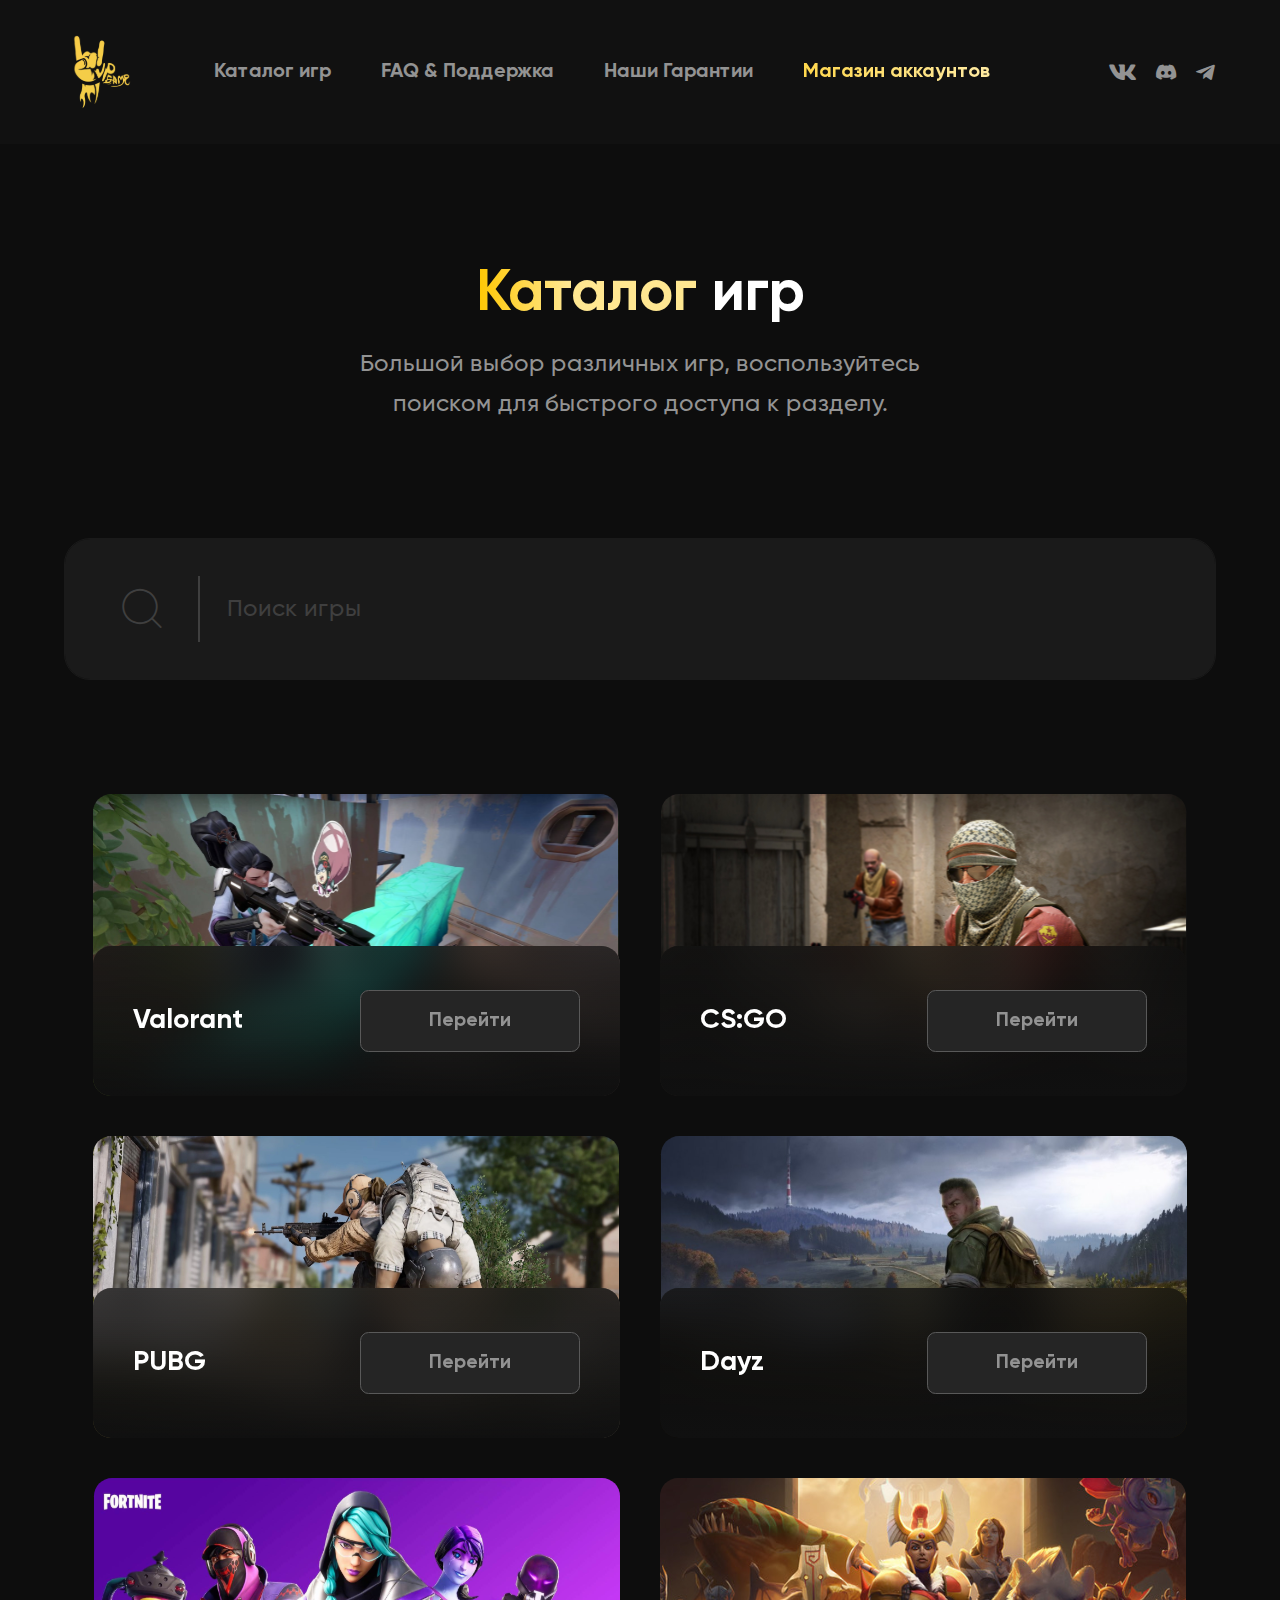
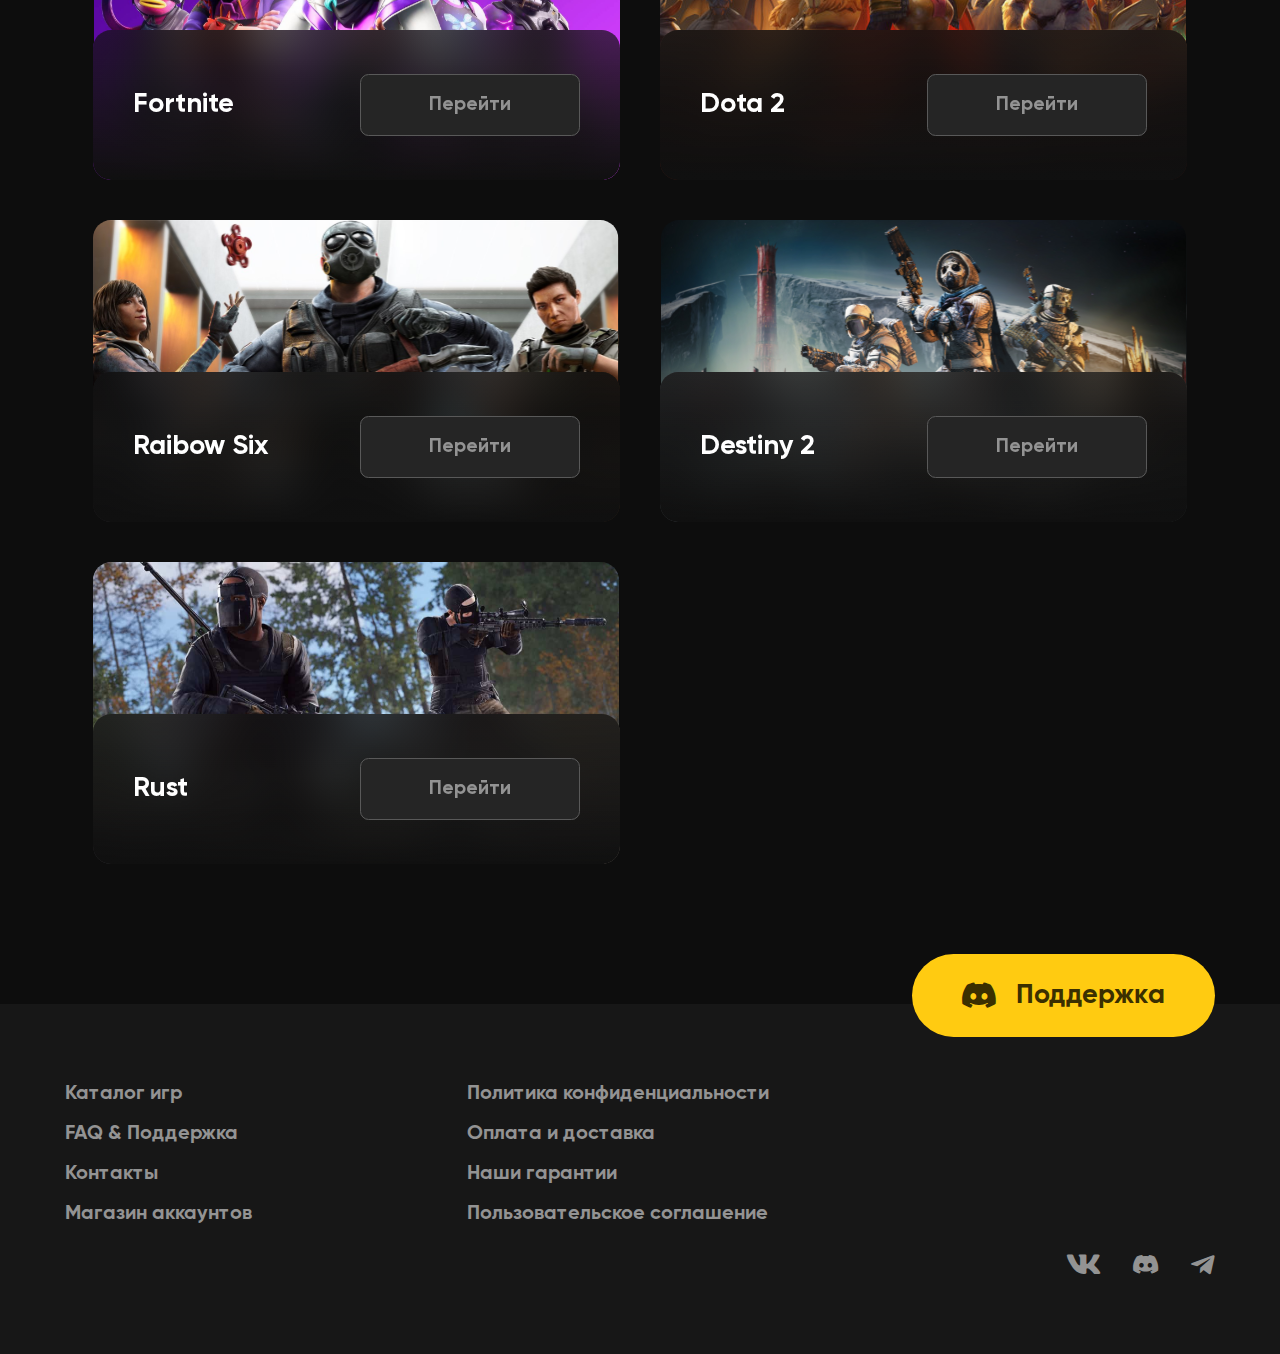
==== catalog.html @ 65696035 "Add files via upload" ====
<!DOCTYPE html>
<html lang="ru">

<head>
	<title>Главная</title>
	<meta charset="UTF-8">
	<meta name="format-detection" content="telephone=no">
	<!-- <style>body{opacity: 0;}</style> -->
	<link rel="stylesheet" href="css/style.min.css?_v=20220925174319">
	<link rel="shortcut icon" href="favicon.ico">
	<!-- <meta name="robots" content="noindex, nofollow"> -->
	<meta name="viewport" content="width=device-width, initial-scale=1.0">
</head>

<body>
	<div class="wrapper">
		<header class="header">
			<div class="header__container">
				<div class="header__body">
					<div class="header__left">
						<div class="header__logo">
							<a href="#"><img src="img/base/logo.svg" alt="Logo"></a>
						</div>
						<div class="header__menu menu">
							<button type="button" class="menu__icon icon-menu"><span></span></button>
							<nav class="menu__body">
								<ul class="menu__list">
									<li class="menu__item"><a href="/catalog.html" class="menu__link">Каталог игр</a></li>
									<li class="menu__item"><a href="#" class="menu__link">FAQ & Поддержка</a></li>
									<li class="menu__item"><a href="#" class="menu__link">Наши Гарантии</a></li>
									<li class="menu__item"><a href="#" class="menu__link gold">Магазин аккаунтов</a></li>
								</ul>
							</nav>
						</div>
					</div>
					<div class="header__social">
						<a href="#" class="icon-vk"></a>
						<a href="#" class="icon-discord"></a>
						<a href="#" class="icon-telegram"></a>
					</div>
				</div>
			</div>
		</header>
		<main class="page">
			<section class="catalog">
				<div class="catalog__container">
					<div class="catalog__body">
						<div class="catalog__title">
							<h1><span class="gold-label">Каталог</span> игр</h1>
						</div>
						<div class="catalog__descr">
							<p>Большой выбор различных игр, воспользуйтесь поиском для быстрого доступа к разделу.</p>
						</div>
						<div class="catalog__search-block">
							<input autocomplete="off" type="text" name="form[]" data-error="Ошибка" placeholder="Поиск игры" class="catalog__search-input">
							<button type="submit" class="icon-search"></button>
						</div>
						<div class="fav__grid grid-fav">
							<div class="grid-fav__body">
								<div class="grid-fav__item item-fav">
									<div class="item-fav__body">
										<div class="item-fav__img">
											<img src="img/fav/valoriant.svg" alt="Valoriant">
											<div class="item-fav__block">
												<div class="block-fav__body">
													<div class="block-fav__title">
														<h3>Valorant</h3>
													</div>
													<div class="block-fav__btn-block">
														<a href="#" class="block-fav__btn">Перейти</a>
													</div>
												</div>
											</div>
										</div>
									</div>
								</div>
								<div class="grid-fav__item item-fav">
									<div class="item-fav__body">
										<div class="item-fav__img">
											<img src="img/fav/csgo.svg" alt="CS:GO">
											<div class="item-fav__block">
												<div class="block-fav__body">
													<div class="block-fav__title">
														<h3>CS:GO</h3>
													</div>
													<div class="block-fav__btn-block">
														<a href="#" class="block-fav__btn">Перейти</a>
													</div>
												</div>
											</div>
										</div>
									</div>
								</div>
								<div class="grid-fav__item item-fav">
									<div class="item-fav__body">
										<div class="item-fav__img">
											<img src="img/fav/pubg.svg" alt="PUBG">
											<div class="item-fav__block">
												<div class="block-fav__body">
													<div class="block-fav__title">
														<h3>PUBG</h3>
													</div>
													<div class="block-fav__btn-block">
														<a href="#" class="block-fav__btn">Перейти</a>
													</div>
												</div>
											</div>
										</div>
									</div>
								</div>
								<div class="grid-fav__item item-fav">
									<div class="item-fav__body">
										<div class="item-fav__img">
											<img src="img/fav/dayz.svg" alt="Dayz">
											<div class="item-fav__block">
												<div class="block-fav__body">
													<div class="block-fav__title">
														<h3>Dayz</h3>
													</div>
													<div class="block-fav__btn-block">
														<a href="#" class="block-fav__btn">Перейти</a>
													</div>
												</div>
											</div>
										</div>
									</div>
								</div>
								<div class="grid-fav__item item-fav">
									<div class="item-fav__body">
										<div class="item-fav__img">
											<img src="img/fav/fortnite.svg" alt="Fortnite">
											<div class="item-fav__block">
												<div class="block-fav__body">
													<div class="block-fav__title">
														<h3>Fortnite</h3>
													</div>
													<div class="block-fav__btn-block">
														<a href="#" class="block-fav__btn">Перейти</a>
													</div>
												</div>
											</div>
										</div>
									</div>
								</div>
								<div class="grid-fav__item item-fav">
									<div class="item-fav__body">
										<div class="item-fav__img">
											<img src="img/fav/dota2.svg" alt="Dota 2">
											<div class="item-fav__block">
												<div class="block-fav__body">
													<div class="block-fav__title">
														<h3>Dota 2</h3>
													</div>
													<div class="block-fav__btn-block">
														<a href="#" class="block-fav__btn">Перейти</a>
													</div>
												</div>
											</div>
										</div>
									</div>
								</div>
								<div class="grid-fav__item item-fav">
									<div class="item-fav__body">
										<div class="item-fav__img">
											<img src="img/fav/raibowsix.svg" alt="Raibow Six">
											<div class="item-fav__block">
												<div class="block-fav__body">
													<div class="block-fav__title">
														<h3>Raibow Six</h3>
													</div>
													<div class="block-fav__btn-block">
														<a href="#" class="block-fav__btn">Перейти</a>
													</div>
												</div>
											</div>
										</div>
									</div>
								</div>
								<div class="grid-fav__item item-fav">
									<div class="item-fav__body">
										<div class="item-fav__img">
											<img src="img/fav/destiny2.svg" alt="Destiny 2">
											<div class="item-fav__block">
												<div class="block-fav__body">
													<div class="block-fav__title">
														<h3>Destiny 2</h3>
													</div>
													<div class="block-fav__btn-block">
														<a href="#" class="block-fav__btn">Перейти</a>
													</div>
												</div>
											</div>
										</div>
									</div>
								</div>
								<div class="grid-fav__item item-fav">
									<div class="item-fav__body">
										<div class="item-fav__img">
											<img src="img/fav/rust.svg" alt="Rust">
											<div class="item-fav__block">
												<div class="block-fav__body">
													<div class="block-fav__title">
														<h3>Rust</h3>
													</div>
													<div class="block-fav__btn-block">
														<a href="#" class="block-fav__btn">Перейти</a>
													</div>
												</div>
											</div>
										</div>
									</div>
								</div>
							</div>
						</div>
					</div>
				</div>
			</section>
		</main>
		<footer class="footer">
			<div class="footer__container">
				<div class="footer__body">
					<div class="footer__support">
						<a href="#" class="footer__support-btn">
							<div class="icon-discord"></div> Поддержка
						</a>
					</div>
					<div class="footer__block">
						<div class="block-footer__body">
							<div class="block-footer__left-col">
								<div class="left-col-footer__body">
									<ul class="left-col-footer__list footer__list">
										<li class="left-col-footer__item footer__item"><a href="#" class="left-col-footer__link footer__link">Каталог игр</a></li>
										<li class="left-col-footer__item footer__item"><a href="#" class="left-col-footer__link footer__link">FAQ & Поддержка</a></li>
										<li class="left-col-footer__item footer__item"><a href="#" class="left-col-footer__link footer__link">Контакты</a></li>
										<li class="left-col-footer__item footer__item"><a href="#" class="left-col-footer__link footer__link">Магазин аккаунтов</a></li>
									</ul>
								</div>
							</div>
							<div class="block-footer__right-col">
								<div class="right-col-footer__body">
									<ul class="right-col-footer__list footer__list">
										<li class="right-col-footer__item footer__item"><a href="#" class="right-col-footer__link footer__link">Политика конфиденциальности</a></li>
										<li class="right-col-footer__item footer__item"><a href="#" class="right-col-footer__link footer__link">Оплата и доставка</a></li>
										<li class="right-col-footer__item footer__item"><a href="#" class="right-col-footer__link footer__link">Наши гарантии</a></li>
										<li class="right-col-footer__item footer__item"><a href="#" class="right-col-footer__link footer__link">Пользовательское соглашение</a></li>
									</ul>
								</div>
							</div>
						</div>
					</div>
					<div class="footer__social">
						<a href="#" class="icon-vk"></a>
						<a href="#" class="icon-discord"></a>
						<a href="#" class="icon-telegram"></a>
					</div>
				</div>
			</div>
		</footer>
	</div>
	<script src="js/app.min.js?_v=20220925174319"></script>
</body>

</html>
---- css/style.min.css ----
@charset "UTF-8";@font-face{font-family:Gilroy;font-display:swap;src:url(../fonts/Gilroy-Medium.woff2) format("woff2"),url(../fonts/Gilroy-Medium.woff) format("woff");font-weight:500;font-style:normal}@font-face{font-family:Gilroy;font-display:swap;src:url(../fonts/Gilroy-Bold.woff2) format("woff2"),url(../fonts/Gilroy-Bold.woff) format("woff");font-weight:700;font-style:normal}@font-face{font-family:icons;font-display:swap;src:url(../fonts/icons.woff2) format("woff2"),url(../fonts/icons.woff) format("woff");font-weight:400;font-style:normal}[class*=icon-]:before{font-family:icons;font-style:normal;font-weight:400;font-variant:normal;text-transform:none;line-height:1;-webkit-font-smoothing:antialiased;-moz-osx-font-smoothing:grayscale}[class*=icon-]:before{display:block}.icon-search:before{content:"\e903"}.icon-vk:before{content:"\e900"}.icon-discord:before{content:"\e901"}.icon-telegram:before{content:"\e902"}*{padding:0;margin:0;border:0}*,:after,:before{-webkit-box-sizing:border-box;box-sizing:border-box}body,html{height:100%;min-width:320px}body{color:#939393;line-height:1;font-family:Gilroy;font-size:1.25rem;-ms-text-size-adjust:100%;-moz-text-size-adjust:100%;-webkit-text-size-adjust:100%;-webkit-font-smoothing:antialiased;-moz-osx-font-smoothing:grayscale}button,input,textarea{font-family:Gilroy;font-size:inherit}button{cursor:pointer;color:inherit;background-color:inherit}a{color:inherit}a:link,a:visited{text-decoration:none}a:hover{text-decoration:none}ul li{list-style:none}img{vertical-align:top}h1,h2,h3,h4,h5,h6{font-weight:inherit;font-size:inherit}body{background:#0d0d0d;font-weight:700}.lock body{overflow:hidden;-ms-touch-action:none;touch-action:none;-ms-scroll-chaining:none;overscroll-behavior:none}.wrapper{min-height:100%;display:-webkit-box;display:-ms-flexbox;display:flex;-webkit-box-orient:vertical;-webkit-box-direction:normal;-ms-flex-direction:column;flex-direction:column;overflow:hidden}.wrapper>main{-webkit-box-flex:1;-ms-flex:1 1 auto;flex:1 1 auto}.wrapper>*{min-width:0}[class*=__container]{margin:0 auto;max-width:103.75rem;-webkit-box-sizing:content-box;box-sizing:content-box}[class*=-ibg]{position:relative}[class*=-ibg] img{position:absolute;width:100%;height:100%;top:0;left:0;-o-object-fit:cover;object-fit:cover}[class*=-ibg_contain] img{-o-object-fit:contain;object-fit:contain}.gold{background:-o-linear-gradient(.23deg,#ffd646 -8.23%,#ffeaa0 95.87%);background:linear-gradient(89.77deg,#ffd646 -8.23%,#ffeaa0 95.87%);-webkit-background-clip:text;-webkit-text-fill-color:transparent;background-clip:text;-webkit-transition:all .5s cubic-bezier(.2,.17,0,.74) 0s;-o-transition:all .5s cubic-bezier(.2,.17,0,.74) 0s;transition:all .5s cubic-bezier(.2,.17,0,.74) 0s;will-change:contents}.gold:hover{-webkit-filter:contrast(1.2);filter:contrast(1.2)}.yellow-btn{background:-o-linear-gradient(50.03deg,#ffe073 -14.96%,#ffc700 137.97%);background:linear-gradient(39.97deg,#ffe073 -14.96%,#ffc700 137.97%);border:1.50217px solid #ffe99d;border-radius:7.51087px;color:#5f4e11;padding:1.4375rem 2.75rem;-webkit-transition:all .5s cubic-bezier(.2,.17,0,.74) 0s;-o-transition:all .5s cubic-bezier(.2,.17,0,.74) 0s;transition:all .5s cubic-bezier(.2,.17,0,.74) 0s}.yellow-btn:hover{-webkit-filter:contrast(1.2);filter:contrast(1.2)}.gray-btn{padding:1.4375rem 2.75rem;background:#1e1e1e;border:.751087px solid #8e8e8e;border-radius:7.51087px;color:#999;-webkit-transition:all .5s cubic-bezier(.2,.17,0,.74) 0s;-o-transition:all .5s cubic-bezier(.2,.17,0,.74) 0s;transition:all .5s cubic-bezier(.2,.17,0,.74) 0s}.gray-btn:hover{-webkit-filter:contrast(.8);filter:contrast(.8)}.gold-label{background:-webkit-gradient(linear,left top,right top,from(#ffc700),color-stop(41.69%,#ffe791));background:-o-linear-gradient(left,#ffc700 0,#ffe791 41.69%);background:linear-gradient(90deg,#ffc700 0,#ffe791 41.69%);-webkit-background-clip:text;-webkit-text-fill-color:transparent;background-clip:text}.header{background:#111}.header__body{display:-webkit-box;display:-ms-flexbox;display:flex;-webkit-box-align:center;-ms-flex-align:center;align-items:center;-webkit-box-pack:justify;-ms-flex-pack:justify;justify-content:space-between;height:144px;position:relative}.header__left{display:-webkit-box;display:-ms-flexbox;display:flex;-webkit-box-align:center;-ms-flex-align:center;align-items:center}.header__logo{margin-right:4.6875rem;position:relative;z-index:5}.header__menu{position:relative}.header__social{display:-webkit-box;display:-ms-flexbox;display:flex;-webkit-box-align:center;-ms-flex-align:center;align-items:center}.header__social a:not(:last-child){margin-right:1.25rem}.header__social a{font-size:1rem;-webkit-transition:all .4s ease 0s;-o-transition:all .4s ease 0s;transition:all .4s ease 0s}.header__social a:hover{color:#fff}.menu__list{display:-webkit-box;display:-ms-flexbox;display:flex;-webkit-box-align:center;-ms-flex-align:center;align-items:center}.menu__item:not(:last-child){margin-right:3.125rem}.menu__link{-webkit-transition:all .4s ease 0s;-o-transition:all .4s ease 0s;transition:all .4s ease 0s}.menu__link:hover{color:#fff}.icon-menu{display:none}body.lock{overflow:hidden}.footer{background-color:#171717}.footer__body{display:-webkit-box;display:-ms-flexbox;display:flex;-webkit-box-pack:justify;-ms-flex-pack:justify;justify-content:space-between;padding:5rem 0;position:relative}.footer__block{display:-webkit-box;display:-ms-flexbox;display:flex}.footer__item:not(:last-child){margin-bottom:1.25rem}.footer__link{-webkit-transition:all .3s cubic-bezier(.55,.055,.675,.19) 0s;-o-transition:all .3s cubic-bezier(.55,.055,.675,.19) 0s;transition:all .3s cubic-bezier(.55,.055,.675,.19) 0s}.footer__link:hover{color:#fff}.footer__social{-ms-flex-item-align:end;align-self:flex-end;display:-webkit-box;display:-ms-flexbox;display:flex}.footer__social a:not(:last-child){margin-right:2.0625rem}.footer__social a{-webkit-transition:all .3s cubic-bezier(.55,.055,.675,.19) 0s;-o-transition:all .3s cubic-bezier(.55,.055,.675,.19) 0s;transition:all .3s cubic-bezier(.55,.055,.675,.19) 0s}.footer__social a:hover{color:#fff}.block-footer__body{display:-webkit-box;display:-ms-flexbox;display:flex}.block-footer__left-col{margin-right:13.4375rem}.footer__support{position:absolute;top:-50px;right:0}.footer__support-btn{display:-webkit-box;display:-ms-flexbox;display:flex;-webkit-box-align:center;-ms-flex-align:center;align-items:center;background:#ffcb11;border-radius:125px;padding:1.75rem 3.125rem;font-size:1.6875rem;color:#3b2f00;-webkit-transition:all .5s cubic-bezier(.2,.17,0,.74) 0s;-o-transition:all .5s cubic-bezier(.2,.17,0,.74) 0s;transition:all .5s cubic-bezier(.2,.17,0,.74) 0s}.footer__support-btn div{margin-right:1.25rem}.footer__support-btn:hover{background-color:#f3ca34}.top{position:relative}.top__body{display:-webkit-box;display:-ms-flexbox;display:flex}.top__decoration{position:absolute;bottom:0;right:0;z-index:-1;height:40.625rem;width:800px}.top__decoration img{height:100%;-o-object-fit:cover;object-fit:cover;width:100%;-o-object-position:top;object-position:top}.leftblock-top__body{position:relative;z-index:2}.leftblock-top__title{margin-top:7.1875rem;width:800px}.leftblock-top__title h1{color:#fff;font-size:4.5rem;line-height:98px}.leftblock-top__descr{margin-top:2.5rem;font-weight:500;font-size:1.5rem;color:#fff;width:621px;line-height:1.875}.leftblock-top__btns-block{margin-top:3.4375rem}.leftblock-top__btn{font-size:1.5rem}.leftblock-top__btn:first-child{margin-right:.9375rem}.rightblock-top{margin-left:-7.5rem;margin-top:2.5rem}.swiper{position:relative}.swiper-wrapper{width:1050px}.swiper-slide img{height:850px;-o-object-fit:cover;object-fit:cover;width:100%}.fav{position:relative}.fav__decoration{position:absolute;bottom:0;left:0;height:400px;width:500px;z-index:-1}.fav__decoration img{width:100%;height:100%;-o-object-fit:cover;object-fit:cover;-o-object-position:top;object-position:top}.fav__body{margin-top:4.375rem;display:-webkit-box;display:-ms-flexbox;display:flex;-webkit-box-orient:vertical;-webkit-box-direction:normal;-ms-flex-direction:column;flex-direction:column;-webkit-box-align:center;-ms-flex-align:center;align-items:center;padding-bottom:6.25rem}.fav__label h2{font-size:3.625rem;line-height:1.724137931;color:#fff;text-align:center}.fav__descr{font-size:1.5rem;line-height:2.0833333333;margin-bottom:4.375rem;text-align:center}.grid-fav__body{display:-ms-grid;display:grid;-ms-grid-columns:1fr 1fr 1fr;grid-template-columns:1fr 1fr 1fr;gap:40px}.item-fav__body{border-radius:18.1577px;width:100%}.item-fav__img{position:relative}.item-fav__img img{max-width:100%;max-height:100%;-o-object-fit:cover;object-fit:cover;-o-object-position:center;object-position:center}.item-fav__block{position:absolute;bottom:0;left:0;right:0;width:100%;background:-webkit-gradient(linear,left bottom,left top,color-stop(.02%,#101010),color-stop(306.61%,rgba(16,16,16,.07)));background:-o-linear-gradient(bottom,#101010 .02%,rgba(16,16,16,.07) 306.61%);background:linear-gradient(0deg,#101010 .02%,rgba(16,16,16,.07) 306.61%);-webkit-backdrop-filter:blur(21.184px);backdrop-filter:blur(21.184px);border-radius:18.1577px;padding:0 2.5rem}.block-fav__body{height:9.375rem;display:-webkit-box;display:-ms-flexbox;display:flex;-webkit-box-pack:justify;-ms-flex-pack:justify;justify-content:space-between;-webkit-box-align:center;-ms-flex-align:center;align-items:center}.block-fav__title h3{font-size:1.725rem;line-height:2.2222222222;color:#fff}.block-fav__btn{padding:1.25rem 4.25rem;background:#252525;border:1.29886px solid #595959;border-radius:8.64654px;-webkit-transition:all .5s cubic-bezier(.2,.17,0,.74) 0s;-o-transition:all .5s cubic-bezier(.2,.17,0,.74) 0s;transition:all .5s cubic-bezier(.2,.17,0,.74) 0s}.block-fav__btn:hover{background:#ffc700;border:1.29886px solid #ffe99d;color:#5f4e11}.catalog__body{display:-webkit-box;display:-ms-flexbox;display:flex;-webkit-box-orient:vertical;-webkit-box-direction:normal;-ms-flex-direction:column;flex-direction:column;-webkit-box-align:center;-ms-flex-align:center;align-items:center;margin-top:6.25rem;margin-bottom:8.75rem}.catalog__title h1{font-size:3.625rem;line-height:1.724137931;color:#fff}.catalog__descr{font-size:1.5rem;line-height:1.6666666667;font-weight:500;max-width:579px;text-align:center;margin-bottom:7.1875rem}.catalog__search-block{margin-bottom:7.1875rem;width:100%;position:relative}.catalog__search-block::before{content:"";position:absolute;top:50%;left:133px;-webkit-transform:translateY(-50%);-ms-transform:translateY(-50%);transform:translateY(-50%);width:.125rem;height:4.125rem;background-color:#3f3f3f;z-index:2;color:#fff}.catalog__search-input{height:8.75rem;width:100%;background:#1a1a1a;border-radius:25px;padding-left:10.125rem;outline:1px solid #1a1a1a;color:#fff;font-size:1.5rem}.catalog__search-input::-webkit-input-placeholder{color:#3f3f3f;font-size:1.5rem}.catalog__search-input::-moz-placeholder{color:#3f3f3f;font-size:1.5rem}.catalog__search-input:-ms-input-placeholder{color:#3f3f3f;font-size:1.5rem}.catalog__search-input::-ms-input-placeholder{color:#3f3f3f;font-size:1.5rem}.catalog__search-input::placeholder{color:#3f3f3f;font-size:1.5rem}.catalog .icon-search{color:#3f3f3f;font-size:2.5rem;position:absolute;top:50%;left:57px;-webkit-transform:translateY(-50%);-ms-transform:translateY(-50%);transform:translateY(-50%);-webkit-transition:all .5s cubic-bezier(.2,.17,0,.74) 0s;-o-transition:all .5s cubic-bezier(.2,.17,0,.74) 0s;transition:all .5s cubic-bezier(.2,.17,0,.74) 0s}.catalog .icon-search:hover{color:#fff}@media (max-width:105em){[class*=__container]{max-width:71.875rem}.footer__block{margin-bottom:3.125rem}.leftblock-top__title{width:750px}.leftblock-top__descr{width:580px}.rightblock-top{margin-left:-15.625rem}.grid-fav__body{-ms-grid-columns:1fr 1fr;grid-template-columns:1fr 1fr}}@media (max-width:35em){.block-fav__body{height:6.25rem}}@media (max-width:74.99875em){[class*=__container]{max-width:60.625rem}.header__logo{margin-right:2.5rem}.menu__item{text-align:center}.menu__item:not(:last-child){margin-right:1.875rem}.block-footer__left-col{margin-right:7.5rem}.top__decoration{display:none}.rightblock-top{margin-left:-30rem}.swiper-slide{opacity:.4}.block-fav__body{height:100px}.catalog__search-block::before{left:105px}.catalog__search-input{height:6.25rem;padding-left:8.4375rem}.catalog .icon-search{left:30px}}@media (max-width:61.99875em){[class*=__container]{max-width:46.875rem}.footer__body{-ms-flex-wrap:wrap;flex-wrap:wrap;-webkit-box-pack:space-evenly;-ms-flex-pack:space-evenly;justify-content:space-evenly}.footer__social a{font-size:1.75rem}.footer__support{right:50%;-webkit-transform:translateX(50%);-ms-transform:translateX(50%);transform:translateX(50%)}.top__body{-webkit-box-orient:vertical;-webkit-box-direction:normal;-ms-flex-direction:column;flex-direction:column;-webkit-box-align:center;-ms-flex-align:center;align-items:center}.leftblock-top__body{display:-webkit-box;display:-ms-flexbox;display:flex;-webkit-box-orient:vertical;-webkit-box-direction:normal;-ms-flex-direction:column;flex-direction:column;-webkit-box-align:center;-ms-flex-align:center;align-items:center}.leftblock-top__title{width:100%;text-align:center;margin-top:3.125rem}.leftblock-top__descr{width:100%;text-align:center}.rightblock-top{margin-left:0;margin-top:-31.25rem}.grid-fav__body{-ms-grid-columns:1fr;grid-template-columns:1fr}.block-fav__body{height:9.375rem}.catalog__body{margin-top:4.375rem;margin-bottom:6.25rem}.catalog__descr{margin-bottom:4.375rem}.catalog__search-block{margin-bottom:4.375rem}}@media (max-width:47.99875em){[class*=__container]{max-width:none;padding:0 .625rem}.header__social a{font-size:1.5625rem}.header__social a:not(:last-child){margin-right:2.1875rem}.menu__body{position:absolute;top:-60px;left:-140px;width:110vw;height:110vh;background-color:#111;-webkit-transform:translateX(-100%);-ms-transform:translateX(-100%);transform:translateX(-100%);-webkit-transition:all .5s ease 0s;-o-transition:all .5s ease 0s;transition:all .5s ease 0s;z-index:4}.menu__body.open{-webkit-transform:translateX(0);-ms-transform:translateX(0);transform:translateX(0)}.menu__list{-ms-flex-pack:distribute;justify-content:space-around;-webkit-box-orient:vertical;-webkit-box-direction:normal;-ms-flex-direction:column;flex-direction:column;min-height:100%}.menu__item:not(:last-child){margin-right:0}.menu__link{font-size:1.625rem}.icon-menu{display:block;position:relative;width:1.875rem;height:1.125rem;cursor:pointer;z-index:5}.icon-menu span,.icon-menu::after,.icon-menu::before{content:"";-webkit-transition:all .3s ease 0s;-o-transition:all .3s ease 0s;transition:all .3s ease 0s;right:0;position:absolute;width:100%;height:.125rem;background-color:#ffd646}.icon-menu::before{top:0}.icon-menu::after{bottom:0}.icon-menu span{top:calc(50% - .0625rem)}.icon-menu.open span{width:0}.icon-menu.open::before{top:calc(50% - .0625rem);-webkit-transform:rotate(-45deg);-ms-transform:rotate(-45deg);transform:rotate(-45deg)}.icon-menu.open::after{bottom:calc(50% - .0625rem);-webkit-transform:rotate(45deg);-ms-transform:rotate(45deg);transform:rotate(45deg)}.leftblock-top__title h1{font-size:3.75rem}.fav__decoration{height:18.75rem;width:25rem}.catalog__body{margin-top:2.5rem}.catalog__descr{margin-bottom:3.125rem}.catalog__search-block{margin-bottom:3.125rem}}@media (max-width:40.375em){.footer__body{-webkit-box-orient:vertical;-webkit-box-direction:normal;-ms-flex-direction:column;flex-direction:column;-webkit-box-align:center;-ms-flex-align:center;align-items:center;-webkit-box-pack:justify;-ms-flex-pack:justify;justify-content:space-between}.footer__list{display:-webkit-box;display:-ms-flexbox;display:flex;-webkit-box-orient:vertical;-webkit-box-direction:normal;-ms-flex-direction:column;flex-direction:column;-webkit-box-align:center;-ms-flex-align:center;align-items:center}.footer__item{text-align:center}.footer__item:not(:last-child){margin-bottom:2.1875rem}.footer__social{-ms-flex-item-align:center;-ms-grid-row-align:center;align-self:center}.block-footer__body{-webkit-box-orient:vertical;-webkit-box-direction:reverse;-ms-flex-direction:column-reverse;flex-direction:column-reverse;-webkit-box-align:center;-ms-flex-align:center;align-items:center;max-width:250px}.block-footer__left-col{margin-right:0}.block-footer__right-col{margin-bottom:3.125rem}}@media (max-width:36.25em){.leftblock-top__title h1{font-size:2.8125rem;line-height:1.3333333333}.leftblock-top__btns-block{display:-webkit-box;display:-ms-flexbox;display:flex;-webkit-box-orient:vertical;-webkit-box-direction:normal;-ms-flex-direction:column;flex-direction:column;-webkit-box-align:center;-ms-flex-align:center;align-items:center}.leftblock-top__btn:first-child{margin-right:0;margin-bottom:1.875rem}.rightblock-top{margin-top:-37.5rem}.swiper-wrapper{width:600px}}@media (max-width:34.375em){.fav__body{margin-top:3.125rem;padding-bottom:3.125rem}.fav__label h2{font-size:2.8125rem;line-height:1.1111111111}}@media (max-width:29.99875em){.item-fav__block{padding:0 .625rem}.catalog__title h1{font-size:2.8125rem}.catalog__descr{font-size:1.25rem}.catalog__search-block::before{height:2.5rem;left:80px}.catalog__search-input{height:4.375rem;padding-left:6.25rem}.catalog .icon-search{font-size:1.875rem}}@media (max-width:25.625em){.block-fav__btn{padding:1.25rem 2.5rem}}
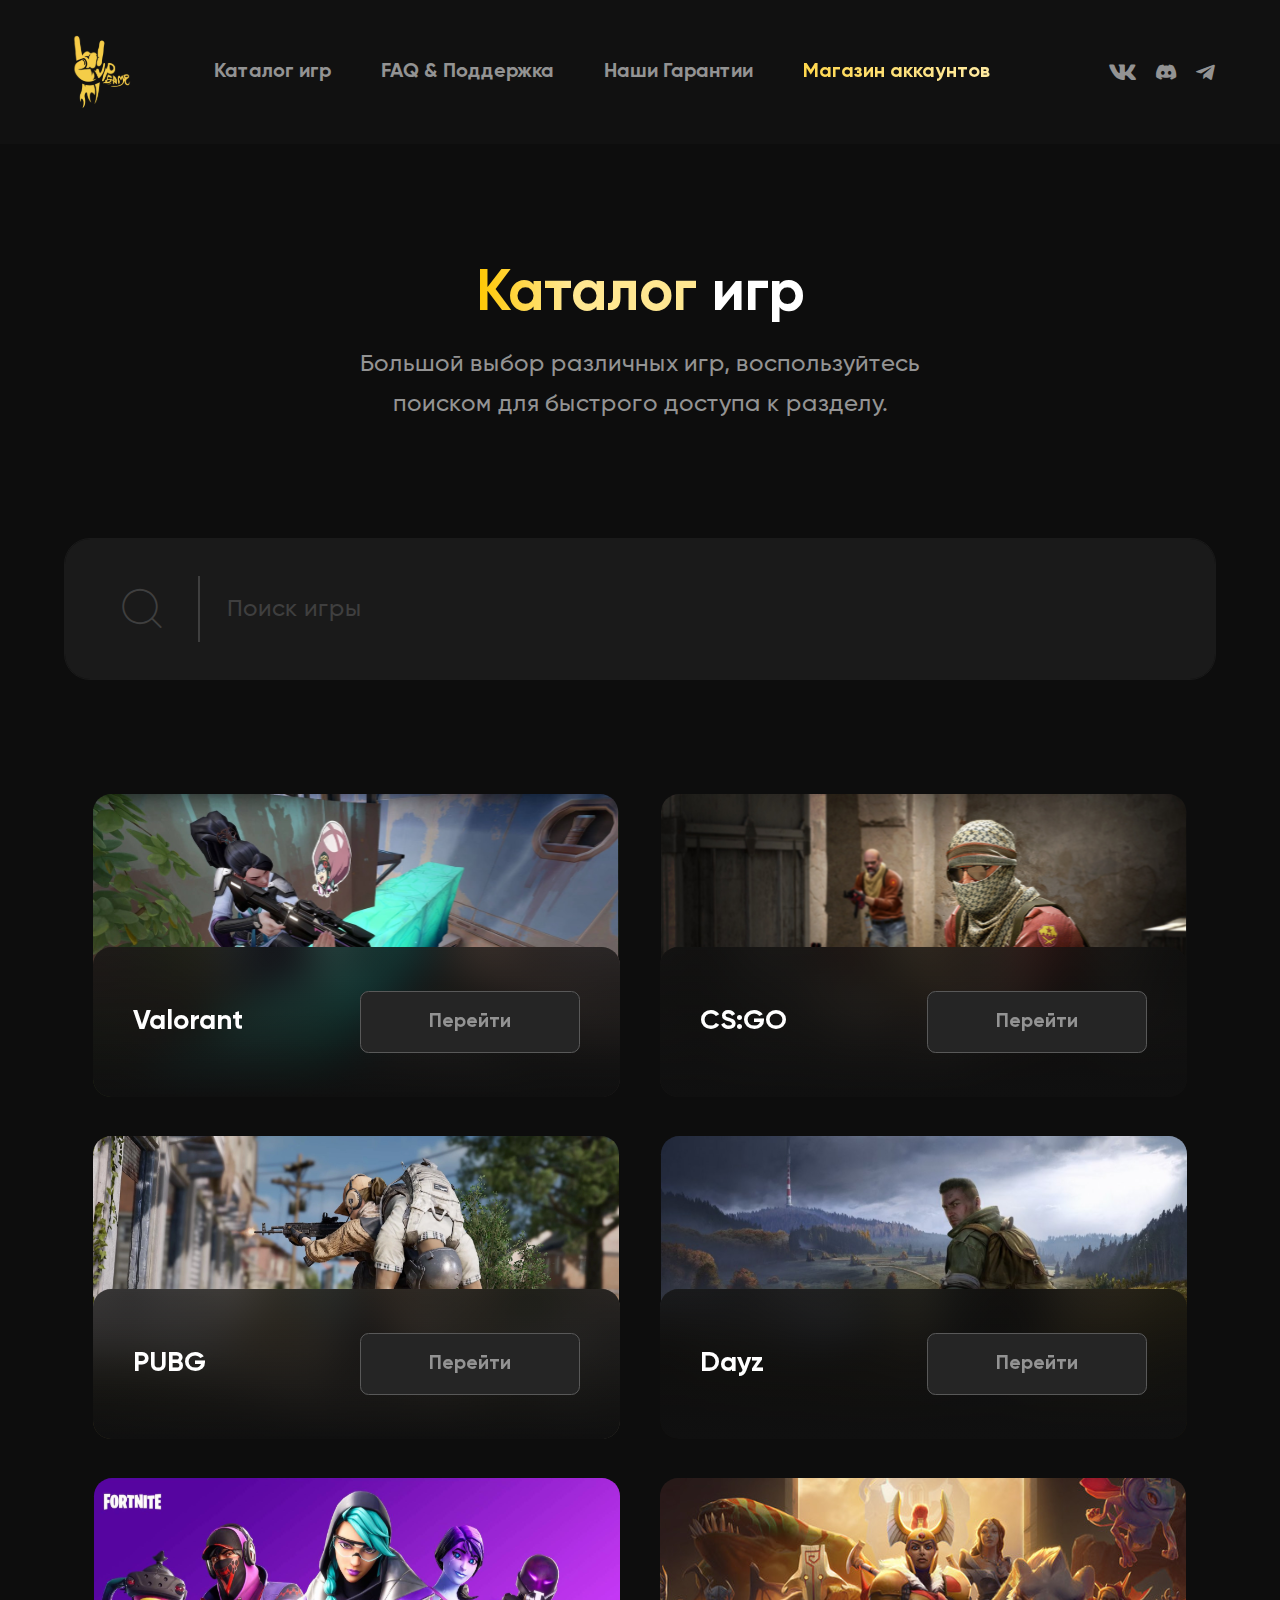
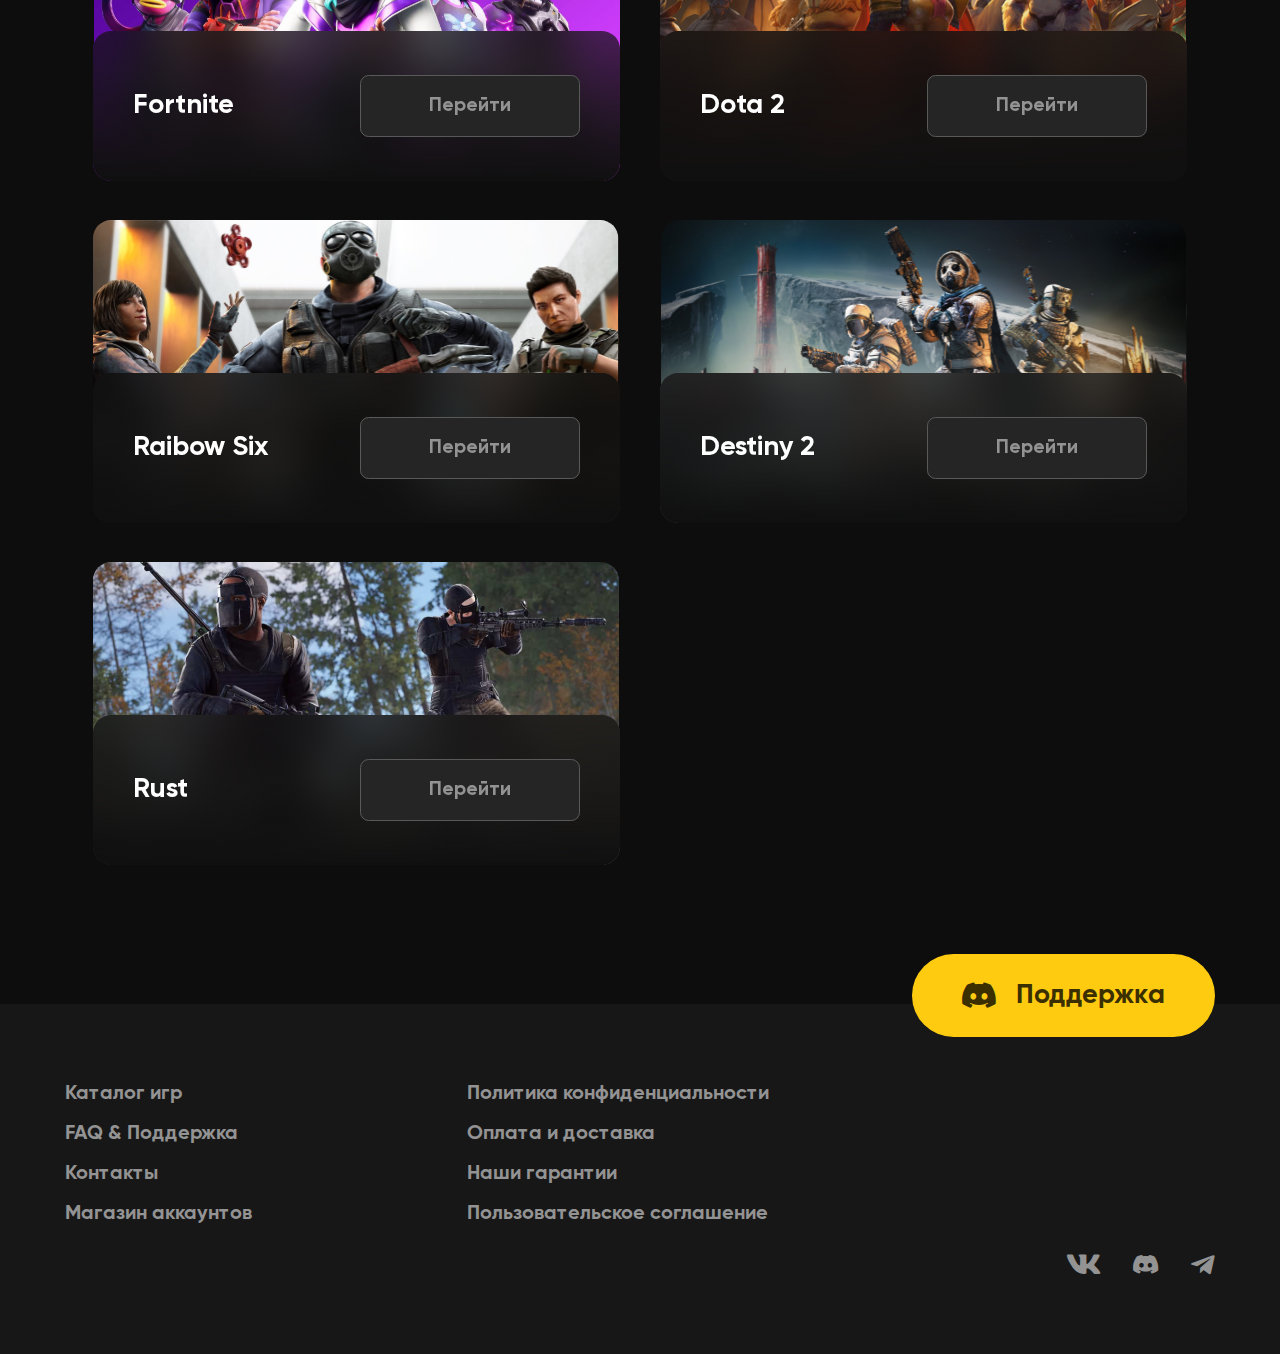
==== commit b06ddb2a: "Add files via upload" ====
--- a/catalog.html
+++ b/catalog.html
@@ -6,7 +6,7 @@
 	<meta charset="UTF-8">
 	<meta name="format-detection" content="telephone=no">
 	<!-- <style>body{opacity: 0;}</style> -->
-	<link rel="stylesheet" href="css/style.min.css?_v=20220925174319">
+	<link rel="stylesheet" href="css/style.min.css?_v=20220925224352">
 	<link rel="shortcut icon" href="favicon.ico">
 	<!-- <meta name="robots" content="noindex, nofollow"> -->
 	<meta name="viewport" content="width=device-width, initial-scale=1.0">
@@ -25,7 +25,8 @@
 							<button type="button" class="menu__icon icon-menu"><span></span></button>
 							<nav class="menu__body">
 								<ul class="menu__list">
-									<li class="menu__item"><a href="/catalog.html" class="menu__link">Каталог игр</a></li>
+									<li class="menu__item"><a href="/cheatcode/catalog.html" class="menu__link">Каталог игр</a>
+									</li>
 									<li class="menu__item"><a href="#" class="menu__link">FAQ & Поддержка</a></li>
 									<li class="menu__item"><a href="#" class="menu__link">Наши Гарантии</a></li>
 									<li class="menu__item"><a href="#" class="menu__link gold">Магазин аккаунтов</a></li>
@@ -257,7 +258,7 @@
 			</div>
 		</footer>
 	</div>
-	<script src="js/app.min.js?_v=20220925174319"></script>
+	<script src="js/app.min.js?_v=20220925224352"></script>
 </body>
 
 </html>--- a/css/style.min.css
+++ b/css/style.min.css
@@ -1 +1 @@
-@charset "UTF-8";@font-face{font-family:Gilroy;font-display:swap;src:url(../fonts/Gilroy-Medium.woff2) format("woff2"),url(../fonts/Gilroy-Medium.woff) format("woff");font-weight:500;font-style:normal}@font-face{font-family:Gilroy;font-display:swap;src:url(../fonts/Gilroy-Bold.woff2) format("woff2"),url(../fonts/Gilroy-Bold.woff) format("woff");font-weight:700;font-style:normal}@font-face{font-family:icons;font-display:swap;src:url(../fonts/icons.woff2) format("woff2"),url(../fonts/icons.woff) format("woff");font-weight:400;font-style:normal}[class*=icon-]:before{font-family:icons;font-style:normal;font-weight:400;font-variant:normal;text-transform:none;line-height:1;-webkit-font-smoothing:antialiased;-moz-osx-font-smoothing:grayscale}[class*=icon-]:before{display:block}.icon-search:before{content:"\e903"}.icon-vk:before{content:"\e900"}.icon-discord:before{content:"\e901"}.icon-telegram:before{content:"\e902"}*{padding:0;margin:0;border:0}*,:after,:before{-webkit-box-sizing:border-box;box-sizing:border-box}body,html{height:100%;min-width:320px}body{color:#939393;line-height:1;font-family:Gilroy;font-size:1.25rem;-ms-text-size-adjust:100%;-moz-text-size-adjust:100%;-webkit-text-size-adjust:100%;-webkit-font-smoothing:antialiased;-moz-osx-font-smoothing:grayscale}button,input,textarea{font-family:Gilroy;font-size:inherit}button{cursor:pointer;color:inherit;background-color:inherit}a{color:inherit}a:link,a:visited{text-decoration:none}a:hover{text-decoration:none}ul li{list-style:none}img{vertical-align:top}h1,h2,h3,h4,h5,h6{font-weight:inherit;font-size:inherit}body{background:#0d0d0d;font-weight:700}.lock body{overflow:hidden;-ms-touch-action:none;touch-action:none;-ms-scroll-chaining:none;overscroll-behavior:none}.wrapper{min-height:100%;display:-webkit-box;display:-ms-flexbox;display:flex;-webkit-box-orient:vertical;-webkit-box-direction:normal;-ms-flex-direction:column;flex-direction:column;overflow:hidden}.wrapper>main{-webkit-box-flex:1;-ms-flex:1 1 auto;flex:1 1 auto}.wrapper>*{min-width:0}[class*=__container]{margin:0 auto;max-width:103.75rem;-webkit-box-sizing:content-box;box-sizing:content-box}[class*=-ibg]{position:relative}[class*=-ibg] img{position:absolute;width:100%;height:100%;top:0;left:0;-o-object-fit:cover;object-fit:cover}[class*=-ibg_contain] img{-o-object-fit:contain;object-fit:contain}.gold{background:-o-linear-gradient(.23deg,#ffd646 -8.23%,#ffeaa0 95.87%);background:linear-gradient(89.77deg,#ffd646 -8.23%,#ffeaa0 95.87%);-webkit-background-clip:text;-webkit-text-fill-color:transparent;background-clip:text;-webkit-transition:all .5s cubic-bezier(.2,.17,0,.74) 0s;-o-transition:all .5s cubic-bezier(.2,.17,0,.74) 0s;transition:all .5s cubic-bezier(.2,.17,0,.74) 0s;will-change:contents}.gold:hover{-webkit-filter:contrast(1.2);filter:contrast(1.2)}.yellow-btn{background:-o-linear-gradient(50.03deg,#ffe073 -14.96%,#ffc700 137.97%);background:linear-gradient(39.97deg,#ffe073 -14.96%,#ffc700 137.97%);border:1.50217px solid #ffe99d;border-radius:7.51087px;color:#5f4e11;padding:1.4375rem 2.75rem;-webkit-transition:all .5s cubic-bezier(.2,.17,0,.74) 0s;-o-transition:all .5s cubic-bezier(.2,.17,0,.74) 0s;transition:all .5s cubic-bezier(.2,.17,0,.74) 0s}.yellow-btn:hover{-webkit-filter:contrast(1.2);filter:contrast(1.2)}.gray-btn{padding:1.4375rem 2.75rem;background:#1e1e1e;border:.751087px solid #8e8e8e;border-radius:7.51087px;color:#999;-webkit-transition:all .5s cubic-bezier(.2,.17,0,.74) 0s;-o-transition:all .5s cubic-bezier(.2,.17,0,.74) 0s;transition:all .5s cubic-bezier(.2,.17,0,.74) 0s}.gray-btn:hover{-webkit-filter:contrast(.8);filter:contrast(.8)}.gold-label{background:-webkit-gradient(linear,left top,right top,from(#ffc700),color-stop(41.69%,#ffe791));background:-o-linear-gradient(left,#ffc700 0,#ffe791 41.69%);background:linear-gradient(90deg,#ffc700 0,#ffe791 41.69%);-webkit-background-clip:text;-webkit-text-fill-color:transparent;background-clip:text}.header{background:#111}.header__body{display:-webkit-box;display:-ms-flexbox;display:flex;-webkit-box-align:center;-ms-flex-align:center;align-items:center;-webkit-box-pack:justify;-ms-flex-pack:justify;justify-content:space-between;height:144px;position:relative}.header__left{display:-webkit-box;display:-ms-flexbox;display:flex;-webkit-box-align:center;-ms-flex-align:center;align-items:center}.header__logo{margin-right:4.6875rem;position:relative;z-index:5}.header__menu{position:relative}.header__social{display:-webkit-box;display:-ms-flexbox;display:flex;-webkit-box-align:center;-ms-flex-align:center;align-items:center}.header__social a:not(:last-child){margin-right:1.25rem}.header__social a{font-size:1rem;-webkit-transition:all .4s ease 0s;-o-transition:all .4s ease 0s;transition:all .4s ease 0s}.header__social a:hover{color:#fff}.menu__list{display:-webkit-box;display:-ms-flexbox;display:flex;-webkit-box-align:center;-ms-flex-align:center;align-items:center}.menu__item:not(:last-child){margin-right:3.125rem}.menu__link{-webkit-transition:all .4s ease 0s;-o-transition:all .4s ease 0s;transition:all .4s ease 0s}.menu__link:hover{color:#fff}.icon-menu{display:none}body.lock{overflow:hidden}.footer{background-color:#171717}.footer__body{display:-webkit-box;display:-ms-flexbox;display:flex;-webkit-box-pack:justify;-ms-flex-pack:justify;justify-content:space-between;padding:5rem 0;position:relative}.footer__block{display:-webkit-box;display:-ms-flexbox;display:flex}.footer__item:not(:last-child){margin-bottom:1.25rem}.footer__link{-webkit-transition:all .3s cubic-bezier(.55,.055,.675,.19) 0s;-o-transition:all .3s cubic-bezier(.55,.055,.675,.19) 0s;transition:all .3s cubic-bezier(.55,.055,.675,.19) 0s}.footer__link:hover{color:#fff}.footer__social{-ms-flex-item-align:end;align-self:flex-end;display:-webkit-box;display:-ms-flexbox;display:flex}.footer__social a:not(:last-child){margin-right:2.0625rem}.footer__social a{-webkit-transition:all .3s cubic-bezier(.55,.055,.675,.19) 0s;-o-transition:all .3s cubic-bezier(.55,.055,.675,.19) 0s;transition:all .3s cubic-bezier(.55,.055,.675,.19) 0s}.footer__social a:hover{color:#fff}.block-footer__body{display:-webkit-box;display:-ms-flexbox;display:flex}.block-footer__left-col{margin-right:13.4375rem}.footer__support{position:absolute;top:-50px;right:0}.footer__support-btn{display:-webkit-box;display:-ms-flexbox;display:flex;-webkit-box-align:center;-ms-flex-align:center;align-items:center;background:#ffcb11;border-radius:125px;padding:1.75rem 3.125rem;font-size:1.6875rem;color:#3b2f00;-webkit-transition:all .5s cubic-bezier(.2,.17,0,.74) 0s;-o-transition:all .5s cubic-bezier(.2,.17,0,.74) 0s;transition:all .5s cubic-bezier(.2,.17,0,.74) 0s}.footer__support-btn div{margin-right:1.25rem}.footer__support-btn:hover{background-color:#f3ca34}.top{position:relative}.top__body{display:-webkit-box;display:-ms-flexbox;display:flex}.top__decoration{position:absolute;bottom:0;right:0;z-index:-1;height:40.625rem;width:800px}.top__decoration img{height:100%;-o-object-fit:cover;object-fit:cover;width:100%;-o-object-position:top;object-position:top}.leftblock-top__body{position:relative;z-index:2}.leftblock-top__title{margin-top:7.1875rem;width:800px}.leftblock-top__title h1{color:#fff;font-size:4.5rem;line-height:98px}.leftblock-top__descr{margin-top:2.5rem;font-weight:500;font-size:1.5rem;color:#fff;width:621px;line-height:1.875}.leftblock-top__btns-block{margin-top:3.4375rem}.leftblock-top__btn{font-size:1.5rem}.leftblock-top__btn:first-child{margin-right:.9375rem}.rightblock-top{margin-left:-7.5rem;margin-top:2.5rem}.swiper{position:relative}.swiper-wrapper{width:1050px}.swiper-slide img{height:850px;-o-object-fit:cover;object-fit:cover;width:100%}.fav{position:relative}.fav__decoration{position:absolute;bottom:0;left:0;height:400px;width:500px;z-index:-1}.fav__decoration img{width:100%;height:100%;-o-object-fit:cover;object-fit:cover;-o-object-position:top;object-position:top}.fav__body{margin-top:4.375rem;display:-webkit-box;display:-ms-flexbox;display:flex;-webkit-box-orient:vertical;-webkit-box-direction:normal;-ms-flex-direction:column;flex-direction:column;-webkit-box-align:center;-ms-flex-align:center;align-items:center;padding-bottom:6.25rem}.fav__label h2{font-size:3.625rem;line-height:1.724137931;color:#fff;text-align:center}.fav__descr{font-size:1.5rem;line-height:2.0833333333;margin-bottom:4.375rem;text-align:center}.grid-fav__body{display:-ms-grid;display:grid;-ms-grid-columns:1fr 1fr 1fr;grid-template-columns:1fr 1fr 1fr;gap:40px}.item-fav__body{border-radius:18.1577px;width:100%}.item-fav__img{position:relative}.item-fav__img img{max-width:100%;max-height:100%;-o-object-fit:cover;object-fit:cover;-o-object-position:center;object-position:center}.item-fav__block{position:absolute;bottom:0;left:0;right:0;width:100%;background:-webkit-gradient(linear,left bottom,left top,color-stop(.02%,#101010),color-stop(306.61%,rgba(16,16,16,.07)));background:-o-linear-gradient(bottom,#101010 .02%,rgba(16,16,16,.07) 306.61%);background:linear-gradient(0deg,#101010 .02%,rgba(16,16,16,.07) 306.61%);-webkit-backdrop-filter:blur(21.184px);backdrop-filter:blur(21.184px);border-radius:18.1577px;padding:0 2.5rem}.block-fav__body{height:9.375rem;display:-webkit-box;display:-ms-flexbox;display:flex;-webkit-box-pack:justify;-ms-flex-pack:justify;justify-content:space-between;-webkit-box-align:center;-ms-flex-align:center;align-items:center}.block-fav__title h3{font-size:1.725rem;line-height:2.2222222222;color:#fff}.block-fav__btn{padding:1.25rem 4.25rem;background:#252525;border:1.29886px solid #595959;border-radius:8.64654px;-webkit-transition:all .5s cubic-bezier(.2,.17,0,.74) 0s;-o-transition:all .5s cubic-bezier(.2,.17,0,.74) 0s;transition:all .5s cubic-bezier(.2,.17,0,.74) 0s}.block-fav__btn:hover{background:#ffc700;border:1.29886px solid #ffe99d;color:#5f4e11}.catalog__body{display:-webkit-box;display:-ms-flexbox;display:flex;-webkit-box-orient:vertical;-webkit-box-direction:normal;-ms-flex-direction:column;flex-direction:column;-webkit-box-align:center;-ms-flex-align:center;align-items:center;margin-top:6.25rem;margin-bottom:8.75rem}.catalog__title h1{font-size:3.625rem;line-height:1.724137931;color:#fff}.catalog__descr{font-size:1.5rem;line-height:1.6666666667;font-weight:500;max-width:579px;text-align:center;margin-bottom:7.1875rem}.catalog__search-block{margin-bottom:7.1875rem;width:100%;position:relative}.catalog__search-block::before{content:"";position:absolute;top:50%;left:133px;-webkit-transform:translateY(-50%);-ms-transform:translateY(-50%);transform:translateY(-50%);width:.125rem;height:4.125rem;background-color:#3f3f3f;z-index:2;color:#fff}.catalog__search-input{height:8.75rem;width:100%;background:#1a1a1a;border-radius:25px;padding-left:10.125rem;outline:1px solid #1a1a1a;color:#fff;font-size:1.5rem}.catalog__search-input::-webkit-input-placeholder{color:#3f3f3f;font-size:1.5rem}.catalog__search-input::-moz-placeholder{color:#3f3f3f;font-size:1.5rem}.catalog__search-input:-ms-input-placeholder{color:#3f3f3f;font-size:1.5rem}.catalog__search-input::-ms-input-placeholder{color:#3f3f3f;font-size:1.5rem}.catalog__search-input::placeholder{color:#3f3f3f;font-size:1.5rem}.catalog .icon-search{color:#3f3f3f;font-size:2.5rem;position:absolute;top:50%;left:57px;-webkit-transform:translateY(-50%);-ms-transform:translateY(-50%);transform:translateY(-50%);-webkit-transition:all .5s cubic-bezier(.2,.17,0,.74) 0s;-o-transition:all .5s cubic-bezier(.2,.17,0,.74) 0s;transition:all .5s cubic-bezier(.2,.17,0,.74) 0s}.catalog .icon-search:hover{color:#fff}@media (max-width:105em){[class*=__container]{max-width:71.875rem}.footer__block{margin-bottom:3.125rem}.leftblock-top__title{width:750px}.leftblock-top__descr{width:580px}.rightblock-top{margin-left:-15.625rem}.grid-fav__body{-ms-grid-columns:1fr 1fr;grid-template-columns:1fr 1fr}}@media (max-width:35em){.block-fav__body{height:6.25rem}}@media (max-width:74.99875em){[class*=__container]{max-width:60.625rem}.header__logo{margin-right:2.5rem}.menu__item{text-align:center}.menu__item:not(:last-child){margin-right:1.875rem}.block-footer__left-col{margin-right:7.5rem}.top__decoration{display:none}.rightblock-top{margin-left:-30rem}.swiper-slide{opacity:.4}.block-fav__body{height:100px}.catalog__search-block::before{left:105px}.catalog__search-input{height:6.25rem;padding-left:8.4375rem}.catalog .icon-search{left:30px}}@media (max-width:61.99875em){[class*=__container]{max-width:46.875rem}.footer__body{-ms-flex-wrap:wrap;flex-wrap:wrap;-webkit-box-pack:space-evenly;-ms-flex-pack:space-evenly;justify-content:space-evenly}.footer__social a{font-size:1.75rem}.footer__support{right:50%;-webkit-transform:translateX(50%);-ms-transform:translateX(50%);transform:translateX(50%)}.top__body{-webkit-box-orient:vertical;-webkit-box-direction:normal;-ms-flex-direction:column;flex-direction:column;-webkit-box-align:center;-ms-flex-align:center;align-items:center}.leftblock-top__body{display:-webkit-box;display:-ms-flexbox;display:flex;-webkit-box-orient:vertical;-webkit-box-direction:normal;-ms-flex-direction:column;flex-direction:column;-webkit-box-align:center;-ms-flex-align:center;align-items:center}.leftblock-top__title{width:100%;text-align:center;margin-top:3.125rem}.leftblock-top__descr{width:100%;text-align:center}.rightblock-top{margin-left:0;margin-top:-31.25rem}.grid-fav__body{-ms-grid-columns:1fr;grid-template-columns:1fr}.block-fav__body{height:9.375rem}.catalog__body{margin-top:4.375rem;margin-bottom:6.25rem}.catalog__descr{margin-bottom:4.375rem}.catalog__search-block{margin-bottom:4.375rem}}@media (max-width:47.99875em){[class*=__container]{max-width:none;padding:0 .625rem}.header__social a{font-size:1.5625rem}.header__social a:not(:last-child){margin-right:2.1875rem}.menu__body{position:absolute;top:-60px;left:-140px;width:110vw;height:110vh;background-color:#111;-webkit-transform:translateX(-100%);-ms-transform:translateX(-100%);transform:translateX(-100%);-webkit-transition:all .5s ease 0s;-o-transition:all .5s ease 0s;transition:all .5s ease 0s;z-index:4}.menu__body.open{-webkit-transform:translateX(0);-ms-transform:translateX(0);transform:translateX(0)}.menu__list{-ms-flex-pack:distribute;justify-content:space-around;-webkit-box-orient:vertical;-webkit-box-direction:normal;-ms-flex-direction:column;flex-direction:column;min-height:100%}.menu__item:not(:last-child){margin-right:0}.menu__link{font-size:1.625rem}.icon-menu{display:block;position:relative;width:1.875rem;height:1.125rem;cursor:pointer;z-index:5}.icon-menu span,.icon-menu::after,.icon-menu::before{content:"";-webkit-transition:all .3s ease 0s;-o-transition:all .3s ease 0s;transition:all .3s ease 0s;right:0;position:absolute;width:100%;height:.125rem;background-color:#ffd646}.icon-menu::before{top:0}.icon-menu::after{bottom:0}.icon-menu span{top:calc(50% - .0625rem)}.icon-menu.open span{width:0}.icon-menu.open::before{top:calc(50% - .0625rem);-webkit-transform:rotate(-45deg);-ms-transform:rotate(-45deg);transform:rotate(-45deg)}.icon-menu.open::after{bottom:calc(50% - .0625rem);-webkit-transform:rotate(45deg);-ms-transform:rotate(45deg);transform:rotate(45deg)}.leftblock-top__title h1{font-size:3.75rem}.fav__decoration{height:18.75rem;width:25rem}.catalog__body{margin-top:2.5rem}.catalog__descr{margin-bottom:3.125rem}.catalog__search-block{margin-bottom:3.125rem}}@media (max-width:40.375em){.footer__body{-webkit-box-orient:vertical;-webkit-box-direction:normal;-ms-flex-direction:column;flex-direction:column;-webkit-box-align:center;-ms-flex-align:center;align-items:center;-webkit-box-pack:justify;-ms-flex-pack:justify;justify-content:space-between}.footer__list{display:-webkit-box;display:-ms-flexbox;display:flex;-webkit-box-orient:vertical;-webkit-box-direction:normal;-ms-flex-direction:column;flex-direction:column;-webkit-box-align:center;-ms-flex-align:center;align-items:center}.footer__item{text-align:center}.footer__item:not(:last-child){margin-bottom:2.1875rem}.footer__social{-ms-flex-item-align:center;-ms-grid-row-align:center;align-self:center}.block-footer__body{-webkit-box-orient:vertical;-webkit-box-direction:reverse;-ms-flex-direction:column-reverse;flex-direction:column-reverse;-webkit-box-align:center;-ms-flex-align:center;align-items:center;max-width:250px}.block-footer__left-col{margin-right:0}.block-footer__right-col{margin-bottom:3.125rem}}@media (max-width:36.25em){.leftblock-top__title h1{font-size:2.8125rem;line-height:1.3333333333}.leftblock-top__btns-block{display:-webkit-box;display:-ms-flexbox;display:flex;-webkit-box-orient:vertical;-webkit-box-direction:normal;-ms-flex-direction:column;flex-direction:column;-webkit-box-align:center;-ms-flex-align:center;align-items:center}.leftblock-top__btn:first-child{margin-right:0;margin-bottom:1.875rem}.rightblock-top{margin-top:-37.5rem}.swiper-wrapper{width:600px}}@media (max-width:34.375em){.fav__body{margin-top:3.125rem;padding-bottom:3.125rem}.fav__label h2{font-size:2.8125rem;line-height:1.1111111111}}@media (max-width:29.99875em){.item-fav__block{padding:0 .625rem}.catalog__title h1{font-size:2.8125rem}.catalog__descr{font-size:1.25rem}.catalog__search-block::before{height:2.5rem;left:80px}.catalog__search-input{height:4.375rem;padding-left:6.25rem}.catalog .icon-search{font-size:1.875rem}}@media (max-width:25.625em){.block-fav__btn{padding:1.25rem 2.5rem}}+@charset "UTF-8";@font-face{font-family:Gilroy;font-display:swap;src:url(../fonts/Gilroy-Medium.woff2) format("woff2"),url(../fonts/Gilroy-Medium.woff) format("woff");font-weight:500;font-style:normal}@font-face{font-family:Gilroy;font-display:swap;src:url(../fonts/Gilroy-Bold.woff2) format("woff2"),url(../fonts/Gilroy-Bold.woff) format("woff");font-weight:700;font-style:normal}@font-face{font-family:icons;font-display:swap;src:url(../fonts/icons.woff2) format("woff2"),url(../fonts/icons.woff) format("woff");font-weight:400;font-style:normal}[class*=icon-]:before{font-family:icons;font-style:normal;font-weight:400;font-variant:normal;text-transform:none;line-height:1;-webkit-font-smoothing:antialiased;-moz-osx-font-smoothing:grayscale}[class*=icon-]:before{display:block}.icon-search:before{content:"\e903"}.icon-vk:before{content:"\e900"}.icon-discord:before{content:"\e901"}.icon-telegram:before{content:"\e902"}*{padding:0;margin:0;border:0}*,:after,:before{-webkit-box-sizing:border-box;box-sizing:border-box}body,html{height:100%;min-width:320px}body{color:#939393;line-height:1;font-family:Gilroy;font-size:1.25rem;-ms-text-size-adjust:100%;-moz-text-size-adjust:100%;-webkit-text-size-adjust:100%;-webkit-font-smoothing:antialiased;-moz-osx-font-smoothing:grayscale}button,input,textarea{font-family:Gilroy;font-size:inherit}button{cursor:pointer;color:inherit;background-color:inherit}a{color:inherit}a:link,a:visited{text-decoration:none}a:hover{text-decoration:none}ul li{list-style:none}img{vertical-align:top}h1,h2,h3,h4,h5,h6{font-weight:inherit;font-size:inherit}body{background:#0d0d0d;font-weight:700}.lock body{overflow:hidden;-ms-touch-action:none;touch-action:none;-ms-scroll-chaining:none;overscroll-behavior:none}.wrapper{min-height:100%;display:-webkit-box;display:-ms-flexbox;display:flex;-webkit-box-orient:vertical;-webkit-box-direction:normal;-ms-flex-direction:column;flex-direction:column}.wrapper>main{-webkit-box-flex:1;-ms-flex:1 1 auto;flex:1 1 auto}.wrapper>*{min-width:0}[class*=__container]{margin:0 auto;max-width:103.75rem;-webkit-box-sizing:content-box;box-sizing:content-box}[class*=-ibg]{position:relative}[class*=-ibg] img{position:absolute;width:100%;height:100%;top:0;left:0;-o-object-fit:cover;object-fit:cover}[class*=-ibg_contain] img{-o-object-fit:contain;object-fit:contain}.gold{background:-o-linear-gradient(.23deg,#ffd646 -8.23%,#ffeaa0 95.87%);background:linear-gradient(89.77deg,#ffd646 -8.23%,#ffeaa0 95.87%);-webkit-background-clip:text;-webkit-text-fill-color:transparent;background-clip:text;-webkit-transition:all .5s cubic-bezier(.2,.17,0,.74) 0s;-o-transition:all .5s cubic-bezier(.2,.17,0,.74) 0s;transition:all .5s cubic-bezier(.2,.17,0,.74) 0s;will-change:contents}.gold:hover{-webkit-filter:contrast(1.2);filter:contrast(1.2)}.yellow-btn{background:-o-linear-gradient(50.03deg,#ffe073 -14.96%,#ffc700 137.97%);background:linear-gradient(39.97deg,#ffe073 -14.96%,#ffc700 137.97%);border:1.50217px solid #ffe99d;border-radius:7.51087px;color:#5f4e11;padding:1.4375rem 2.75rem;-webkit-transition:all .5s cubic-bezier(.2,.17,0,.74) 0s;-o-transition:all .5s cubic-bezier(.2,.17,0,.74) 0s;transition:all .5s cubic-bezier(.2,.17,0,.74) 0s}.yellow-btn:hover{-webkit-filter:contrast(1.2);filter:contrast(1.2)}.gray-btn{padding:1.4375rem 2.75rem;background:#1e1e1e;border:.751087px solid #8e8e8e;border-radius:7.51087px;color:#999;-webkit-transition:all .5s cubic-bezier(.2,.17,0,.74) 0s;-o-transition:all .5s cubic-bezier(.2,.17,0,.74) 0s;transition:all .5s cubic-bezier(.2,.17,0,.74) 0s}.gray-btn:hover{-webkit-filter:contrast(.8);filter:contrast(.8)}.gold-label{background:-webkit-gradient(linear,left top,right top,from(#ffc700),color-stop(41.69%,#ffe791));background:-o-linear-gradient(left,#ffc700 0,#ffe791 41.69%);background:linear-gradient(90deg,#ffc700 0,#ffe791 41.69%);-webkit-background-clip:text;-webkit-text-fill-color:transparent;background-clip:text}.sidebar{position:sticky;position:-webkit-sticky;top:50px;-ms-flex-item-align:start;align-self:flex-start}.sidebar__body{position:relative;padding:4.0625rem 5.5rem;border-radius:22.754px;z-index:3;max-width:659px}.sidebar__background{position:absolute;top:0;left:0;width:100%;height:100%;background:-webkit-gradient(linear,left bottom,left top,color-stop(.02%,#101010),color-stop(306.61%,rgba(16,16,16,.07)));background:-o-linear-gradient(bottom,#101010 .02%,rgba(16,16,16,.07) 306.61%);background:linear-gradient(0deg,#101010 .02%,rgba(16,16,16,.07) 306.61%);-webkit-backdrop-filter:blur(26.5464px);backdrop-filter:blur(26.5464px);border-radius:22.754px;z-index:-1}.sidebar__title{margin-bottom:2.5rem}.sidebar__title h3{width:-webkit-min-content;width:-moz-min-content;width:min-content;font-size:3.125rem;color:#fff}.sidebar__choise{width:471px;font-size:1.5625rem;color:#fff;margin-bottom:4.25rem;max-width:-webkit-fit-content;max-width:-moz-fit-content;max-width:fit-content}.sidebar__button{margin-bottom:3.75rem}.sidebar__btn{right:0;left:0;width:100%;padding:2rem 0;display:-webkit-box;display:-ms-flexbox;display:flex;-webkit-box-pack:center;-ms-flex-pack:center;justify-content:center;text-align:center;background:-o-linear-gradient(50.03deg,#ffe073 -14.96%,#ffc700 137.97%);background:linear-gradient(39.97deg,#ffe073 -14.96%,#ffc700 137.97%);border-radius:10.8353px;-webkit-box-align:center;-ms-flex-align:center;align-items:center;color:#1f1f1f;font-size:1.625rem;-webkit-transition:all .5s cubic-bezier(.2,.17,0,.74) 0s;-o-transition:all .5s cubic-bezier(.2,.17,0,.74) 0s;transition:all .5s cubic-bezier(.2,.17,0,.74) 0s}.sidebar__btn:hover{-webkit-filter:contrast(1.2);filter:contrast(1.2)}.sidebar__agree{display:-webkit-box;display:-ms-flexbox;display:flex;font-size:1.625rem;color:#fff;-webkit-box-align:start;-ms-flex-align:start;align-items:flex-start}.sidebar__agree input{margin-right:1.375rem}.list-sidebar__body{margin-bottom:4.375rem}.list-sidebar__item:not(:last-child){margin-bottom:1.125rem}.list-sidebar-item__body{border:1.25313px solid #626262;-webkit-backdrop-filter:blur(26.5464px);backdrop-filter:blur(26.5464px);border-radius:18px;display:-webkit-box;display:-ms-flexbox;display:flex;-webkit-box-pack:justify;-ms-flex-pack:justify;justify-content:space-between;-webkit-box-align:center;-ms-flex-align:center;align-items:center;padding:2.1875rem 2rem}.list-sidebar-item__block{display:-webkit-box;display:-ms-flexbox;display:flex;-webkit-box-align:center;-ms-flex-align:center;align-items:center;color:#fff;font-size:1.5625rem}.list-sidebar-item__price{font-size:1.5625rem;color:#fff}input[type=checkbox]{visibility:hidden}.roundedOne{width:25px;height:25px;border:1px solid #fff;margin:20px auto;border-radius:50%;position:relative;margin-right:1.25rem}.roundedOne label{cursor:pointer;position:absolute;width:20px;height:20px;border-radius:50px;left:50%;top:50%;-webkit-transform:translateX(-50%) translateY(-50%);-ms-transform:translateX(-50%) translateY(-50%);transform:translateX(-50%) translateY(-50%);background-color:transparent}.roundedOne label:after{opacity:0;content:"";position:absolute;width:16px;height:16px;background:#fff;border-radius:50px;top:2px;left:2px;-webkit-box-shadow:inset 0 1px 1px #fff,0 1px 3px rgba(0,0,0,.5);box-shadow:inset 0 1px 1px #fff,0 1px 3px rgba(0,0,0,.5)}.roundedOne label:hover::after{opacity:.3}.roundedOne input[type=checkbox]:checked+label:after{opacity:1}.squaredFour{width:20px;position:relative;margin-right:1.25rem}.squaredFour label{cursor:pointer;position:absolute;width:28px;height:28px;top:0;border-radius:5px;-webkit-box-shadow:inset 0 1px 1px #fff,0 1px 3px rgba(0,0,0,.5);box-shadow:inset 0 1px 1px #fff,0 1px 3px rgba(0,0,0,.5);background:#ffdb59}.squaredFour label:after{opacity:0;content:"";position:absolute;width:18px;height:10px;background:0 0;top:7px;left:5px;border:3px solid #333;border-top:none;border-right:none;-webkit-transform:rotate(-45deg);-ms-transform:rotate(-45deg);transform:rotate(-45deg)}.squaredFour label:hover::after{opacity:.5}.squaredFour input[type=checkbox]:checked+label:after{opacity:1}.header{background:#111}.header__body{display:-webkit-box;display:-ms-flexbox;display:flex;-webkit-box-align:center;-ms-flex-align:center;align-items:center;-webkit-box-pack:justify;-ms-flex-pack:justify;justify-content:space-between;height:144px;position:relative}.header__left{display:-webkit-box;display:-ms-flexbox;display:flex;-webkit-box-align:center;-ms-flex-align:center;align-items:center}.header__logo{margin-right:4.6875rem;position:relative;z-index:5}.header__menu{position:relative}.header__social{display:-webkit-box;display:-ms-flexbox;display:flex;-webkit-box-align:center;-ms-flex-align:center;align-items:center}.header__social a:not(:last-child){margin-right:1.25rem}.header__social a{font-size:1rem;-webkit-transition:all .4s ease 0s;-o-transition:all .4s ease 0s;transition:all .4s ease 0s}.header__social a:hover{color:#fff}.menu__list{display:-webkit-box;display:-ms-flexbox;display:flex;-webkit-box-align:center;-ms-flex-align:center;align-items:center}.menu__item:not(:last-child){margin-right:3.125rem}.menu__link{-webkit-transition:all .4s ease 0s;-o-transition:all .4s ease 0s;transition:all .4s ease 0s}.menu__link:hover{color:#fff}.icon-menu{display:none}body.lock{overflow:hidden}.footer{background-color:#171717}.footer__body{display:-webkit-box;display:-ms-flexbox;display:flex;-webkit-box-pack:justify;-ms-flex-pack:justify;justify-content:space-between;padding:5rem 0;position:relative}.footer__block{display:-webkit-box;display:-ms-flexbox;display:flex}.footer__item:not(:last-child){margin-bottom:1.25rem}.footer__link{-webkit-transition:all .3s cubic-bezier(.55,.055,.675,.19) 0s;-o-transition:all .3s cubic-bezier(.55,.055,.675,.19) 0s;transition:all .3s cubic-bezier(.55,.055,.675,.19) 0s}.footer__link:hover{color:#fff}.footer__social{-ms-flex-item-align:end;align-self:flex-end;display:-webkit-box;display:-ms-flexbox;display:flex}.footer__social a:not(:last-child){margin-right:2.0625rem}.footer__social a{-webkit-transition:all .3s cubic-bezier(.55,.055,.675,.19) 0s;-o-transition:all .3s cubic-bezier(.55,.055,.675,.19) 0s;transition:all .3s cubic-bezier(.55,.055,.675,.19) 0s}.footer__social a:hover{color:#fff}.block-footer__body{display:-webkit-box;display:-ms-flexbox;display:flex}.block-footer__left-col{margin-right:13.4375rem}.footer__support{position:absolute;top:-50px;right:0}.footer__support-btn{display:-webkit-box;display:-ms-flexbox;display:flex;-webkit-box-align:center;-ms-flex-align:center;align-items:center;background:#ffcb11;border-radius:125px;padding:1.75rem 3.125rem;font-size:1.6875rem;color:#3b2f00;-webkit-transition:all .5s cubic-bezier(.2,.17,0,.74) 0s;-o-transition:all .5s cubic-bezier(.2,.17,0,.74) 0s;transition:all .5s cubic-bezier(.2,.17,0,.74) 0s}.footer__support-btn div{margin-right:1.25rem}.footer__support-btn:hover{background-color:#f3ca34}.top{position:relative}.top__body{display:-webkit-box;display:-ms-flexbox;display:flex}.top__decoration{position:absolute;bottom:0;right:0;z-index:-1;height:40.625rem;width:800px}.top__decoration img{height:100%;-o-object-fit:cover;object-fit:cover;width:100%;-o-object-position:top;object-position:top}.leftblock-top__body{position:relative;z-index:2}.leftblock-top__title{margin-top:7.1875rem;width:800px}.leftblock-top__title h1{color:#fff;font-size:4.5rem;line-height:98px}.leftblock-top__descr{margin-top:2.5rem;font-weight:500;font-size:1.5rem;color:#fff;width:621px;line-height:1.875}.leftblock-top__btns-block{margin-top:3.4375rem}.leftblock-top__btn{font-size:1.5rem}.leftblock-top__btn:first-child{margin-right:.9375rem}.rightblock-top{margin-left:-7.5rem;margin-top:2.5rem}.swiper{position:relative}.swiper-wrapper{width:1050px}.swiper-slide img{height:850px;-o-object-fit:cover;object-fit:cover;width:100%}.fav{position:relative}.fav__decoration{position:absolute;bottom:0;left:0;height:400px;width:500px;z-index:-1}.fav__decoration img{width:100%;height:100%;-o-object-fit:cover;object-fit:cover;-o-object-position:top;object-position:top}.fav__body{margin-top:4.375rem;display:-webkit-box;display:-ms-flexbox;display:flex;-webkit-box-orient:vertical;-webkit-box-direction:normal;-ms-flex-direction:column;flex-direction:column;-webkit-box-align:center;-ms-flex-align:center;align-items:center;padding-bottom:6.25rem}.fav__label h2{font-size:3.625rem;line-height:1.724137931;color:#fff;text-align:center}.fav__descr{font-size:1.5rem;line-height:2.0833333333;margin-bottom:4.375rem;text-align:center}.grid-fav__body{display:-ms-grid;display:grid;-ms-grid-columns:1fr 1fr 1fr;grid-template-columns:1fr 1fr 1fr;gap:40px}.item-fav__body{border-radius:18.1577px;width:100%}.item-fav__img{position:relative}.item-fav__img img{max-width:100%;max-height:100%;-o-object-fit:cover;object-fit:cover;-o-object-position:center;object-position:center}.item-fav__block{position:absolute;bottom:-1px;left:0;right:0;width:100%;background:-webkit-gradient(linear,left bottom,left top,color-stop(.02%,#101010),color-stop(306.61%,rgba(16,16,16,.07)));background:-o-linear-gradient(bottom,#101010 .02%,rgba(16,16,16,.07) 306.61%);background:linear-gradient(0deg,#101010 .02%,rgba(16,16,16,.07) 306.61%);-webkit-backdrop-filter:blur(21.184px);backdrop-filter:blur(21.184px);border-radius:18.1577px;padding:0 2.5rem}.block-fav__body{height:9.375rem;display:-webkit-box;display:-ms-flexbox;display:flex;-webkit-box-pack:justify;-ms-flex-pack:justify;justify-content:space-between;-webkit-box-align:center;-ms-flex-align:center;align-items:center}.block-fav__title h3{font-size:1.725rem;line-height:2.2222222222;color:#fff}.block-fav__btn{padding:1.25rem 4.25rem;background:#252525;border:1.29886px solid #595959;border-radius:8.64654px;-webkit-transition:all .5s cubic-bezier(.2,.17,0,.74) 0s;-o-transition:all .5s cubic-bezier(.2,.17,0,.74) 0s;transition:all .5s cubic-bezier(.2,.17,0,.74) 0s}.block-fav__btn:hover{background:#ffc700;border:1.29886px solid #ffe99d;color:#5f4e11}.catalog__body{display:-webkit-box;display:-ms-flexbox;display:flex;-webkit-box-orient:vertical;-webkit-box-direction:normal;-ms-flex-direction:column;flex-direction:column;-webkit-box-align:center;-ms-flex-align:center;align-items:center;margin-top:6.25rem;margin-bottom:8.75rem}.catalog__title h1{font-size:3.625rem;line-height:1.724137931;color:#fff}.catalog__descr{font-size:1.5rem;line-height:1.6666666667;font-weight:500;max-width:579px;text-align:center;margin-bottom:7.1875rem}.catalog__search-block{margin-bottom:7.1875rem;width:100%;position:relative}.catalog__search-block::before{content:"";position:absolute;top:50%;left:133px;-webkit-transform:translateY(-50%);-ms-transform:translateY(-50%);transform:translateY(-50%);width:.125rem;height:4.125rem;background-color:#3f3f3f;z-index:2;color:#fff}.catalog__search-input{height:8.75rem;width:100%;background:#1a1a1a;border-radius:25px;padding-left:10.125rem;outline:1px solid #1a1a1a;color:#fff;font-size:1.5rem}.catalog__search-input::-webkit-input-placeholder{color:#3f3f3f;font-size:1.5rem}.catalog__search-input::-moz-placeholder{color:#3f3f3f;font-size:1.5rem}.catalog__search-input:-ms-input-placeholder{color:#3f3f3f;font-size:1.5rem}.catalog__search-input::-ms-input-placeholder{color:#3f3f3f;font-size:1.5rem}.catalog__search-input::placeholder{color:#3f3f3f;font-size:1.5rem}.catalog .icon-search{color:#3f3f3f;font-size:2.5rem;position:absolute;top:50%;left:57px;-webkit-transform:translateY(-50%);-ms-transform:translateY(-50%);transform:translateY(-50%);-webkit-transition:all .5s cubic-bezier(.2,.17,0,.74) 0s;-o-transition:all .5s cubic-bezier(.2,.17,0,.74) 0s;transition:all .5s cubic-bezier(.2,.17,0,.74) 0s}.catalog .icon-search:hover{color:#fff}.catalog-items__body{display:-webkit-box;display:-ms-flexbox;display:flex;-webkit-box-orient:vertical;-webkit-box-direction:normal;-ms-flex-direction:column;flex-direction:column;-webkit-box-align:center;-ms-flex-align:center;align-items:center;margin-top:6.5rem;margin-bottom:8.125rem}.catalog-items__title{margin-bottom:2.1875rem}.catalog-items__title h1{font-size:3.625rem}.catalog-items__descr{max-width:1267px;text-align:center;margin-bottom:6.25rem;font-weight:500;font-size:1.5rem}.grid-catalog-items__body{display:-ms-grid;display:grid;-ms-grid-columns:1fr 1fr 1fr;grid-template-columns:1fr 1fr 1fr;gap:40px}.item-catalog-items__body{position:relative;border-radius:18px}.item-catalog-items__body img{width:100%;height:100%;-o-object-fit:cover;object-fit:cover;-o-object-position:center;object-position:center}.item-catalog-items__block{position:absolute;bottom:-1px;left:0;right:0}.block-catalog-items__body{height:9.375rem;background:-webkit-gradient(linear,left bottom,left top,color-stop(.02%,#101010),color-stop(306.61%,rgba(16,16,16,.07)));background:-o-linear-gradient(bottom,#101010 .02%,rgba(16,16,16,.07) 306.61%);background:linear-gradient(0deg,#101010 .02%,rgba(16,16,16,.07) 306.61%);-webkit-backdrop-filter:blur(21.184px);backdrop-filter:blur(21.184px);border-radius:18px;display:-webkit-box;display:-ms-flexbox;display:flex;-webkit-box-align:center;-ms-flex-align:center;align-items:center;-webkit-box-pack:justify;-ms-flex-pack:justify;justify-content:space-between;padding:2.5rem 1.25rem}.block-catalog-items__label{color:#fff;font-size:1.6875rem}.block-catalog-items__btn-block{display:-webkit-box;display:-ms-flexbox;display:flex;-webkit-box-align:center;-ms-flex-align:center;align-items:center}.block-catalog-items__price{margin-right:1.4375rem;color:#fff;font-size:1.6875rem}.block-catalog-items__btn{background:-o-linear-gradient(50.03deg,#ffe073 -14.96%,#ffc700 137.97%);background:linear-gradient(39.97deg,#ffe073 -14.96%,#ffc700 137.97%);border:1.2px solid #ffe99d;border-radius:8px;padding:1.25rem 2.0625rem;color:#5f4e11;-webkit-transition:all .5s cubic-bezier(.2,.17,0,.74) 0s;-o-transition:all .5s cubic-bezier(.2,.17,0,.74) 0s;transition:all .5s cubic-bezier(.2,.17,0,.74) 0s}.block-catalog-items__btn:hover{-webkit-filter:contrast(1.2);filter:contrast(1.2)}.single-cheat__body{margin-top:10.75rem;margin-bottom:6.25rem}.single-cheat__wrapper{display:-webkit-box;display:-ms-flexbox;display:flex;-webkit-box-pack:justify;-ms-flex-pack:justify;justify-content:space-between}.single-cheat__descr{font-size:1.5625rem;max-width:885px;color:#6d6d6d;margin-bottom:6.25rem}.single-cheat__block{width:-webkit-fit-content;width:-moz-fit-content;width:fit-content;padding-right:6.25rem;border-right:1px solid #6f6f6f}.single-cheat__label{margin-bottom:2.5rem}.single-cheat__label h2{font-size:3.625rem;color:#fff}.single-cheat__btn-more{margin-bottom:10rem}.single-cheat__btn{background:#282828;border-radius:10px;color:#818181;-webkit-transition:all .5s cubic-bezier(.2,.17,0,.74) 0s;-o-transition:all .5s cubic-bezier(.2,.17,0,.74) 0s;transition:all .5s cubic-bezier(.2,.17,0,.74) 0s;padding:2.5rem 0;width:100%;display:-webkit-box;display:-ms-flexbox;display:flex;-webkit-box-pack:center;-ms-flex-pack:center;justify-content:center;-webkit-box-align:center;-ms-flex-align:center;align-items:center}.single-cheat__btn:hover{-webkit-filter:contrast(.8);filter:contrast(.8)}.title-block-single-cheat__body{display:-webkit-box;display:-ms-flexbox;display:flex;-webkit-box-align:center;-ms-flex-align:center;align-items:center;margin-bottom:2.1875rem}.title-block-single-cheat__title{margin-right:2.1875rem}.title-block-single-cheat__title h1{font-size:3.625rem;color:#fff}.title-block-single-cheat__rate{display:-webkit-box;display:-ms-flexbox;display:flex;-webkit-box-align:center;-ms-flex-align:center;align-items:center;margin-right:1.25rem}.title-block-single-cheat__rate p{position:relative;bottom:-2px;margin-right:.25rem}.title-block-single-cheat__comm{display:-webkit-box;display:-ms-flexbox;display:flex;-webkit-box-align:center;-ms-flex-align:center;align-items:center;color:#fff}.title-block-single-cheat__comm p{position:relative;bottom:-2px;margin-right:.25rem}.images-single-cheat__body{display:-ms-grid;display:grid;-ms-grid-columns:1fr 1fr 1fr;grid-template-columns:1fr 1fr 1fr;justify-items:start;gap:20px;margin-bottom:5.625rem}.images-single-cheat__img{border-radius:15px}.images-single-cheat__img img{width:100%;height:100%;-o-object-fit:cover;object-fit:cover;-o-object-position:center;object-position:center}.func-single-cheat__list{margin-bottom:5.625rem}.func-single-cheat__item{padding-left:2rem;position:relative;color:#fff}.func-single-cheat__item::before{content:"";position:absolute;top:50%;left:0;-webkit-transform:translateY(-50%);-ms-transform:translateY(-50%);transform:translateY(-50%);width:19px;height:3px;background-color:#ffd12e}.func-single-cheat__item:not(:last-child){margin-bottom:1.875rem}.system-block-single-cheat__body{padding:3.125rem 3.125rem 3.125rem 0;margin-bottom:12.5rem;border-top:1px solid #6f6f6f;border-bottom:1px solid #6f6f6f}.system-block-single-cheat__label{margin-bottom:5rem}.system-block-single-cheat__label h2{font-size:3.625rem;color:#fff}.grid-system-block-single-cheat__body{display:-ms-grid;display:grid;-ms-grid-columns:1fr 1fr;grid-template-columns:1fr 1fr;gap:50px}.item-single-cheat__label{margin-bottom:.3125rem}.item-single-cheat__label h3{font-size:1.3125rem}.item-single-cheat__block{display:-webkit-box;display:-ms-flexbox;display:flex;-webkit-box-align:center;-ms-flex-align:center;align-items:center;color:#fff;font-size:1.3125rem}.item-single-cheat__block img{margin-right:.625rem}@media (max-width:105em){[class*=__container]{max-width:71.875rem}.footer__block{margin-bottom:3.125rem}.leftblock-top__title{width:750px}.leftblock-top__descr{width:580px}.rightblock-top{margin-left:-15.625rem}.grid-fav__body{-ms-grid-columns:1fr 1fr;grid-template-columns:1fr 1fr}.grid-catalog-items__body{-ms-grid-columns:1fr 1fr;grid-template-columns:1fr 1fr}}@media (max-width:35em){.block-fav__body{height:6.25rem}}@media (max-width:74.99875em){[class*=__container]{max-width:60.625rem}.sidebar__body{padding:1.875rem 2.5rem;max-width:400px}.sidebar__title h3{font-size:2.5rem}.sidebar__choise{font-size:1.375rem}.sidebar__btn{padding:1.5625rem 0}.list-sidebar-item__body{padding:1.25rem}.list-sidebar-item__block{font-size:1.25rem}.list-sidebar-item__price{font-size:1.25rem}.header__logo{margin-right:2.5rem}.menu__item{text-align:center}.menu__item:not(:last-child){margin-right:1.875rem}.block-footer__left-col{margin-right:7.5rem}.top__decoration{display:none}.rightblock-top{margin-left:-30rem}.swiper-slide{opacity:.4}.block-fav__body{height:100px}.catalog__search-block::before{left:105px}.catalog__search-input{height:6.25rem;padding-left:8.4375rem}.catalog .icon-search{left:30px}.catalog-items__body{margin-top:4.375rem;margin-bottom:6.25rem}.single-cheat__body{margin-top:7.5rem}}@media (max-width:61.99875em){[class*=__container]{max-width:46.875rem}.sidebar{position:static;top:0;margin-top:-6.25rem;margin-bottom:6.25rem;left:0;right:0}.sidebar__body{max-width:-webkit-max-content;max-width:-moz-max-content;max-width:max-content}.footer__body{-ms-flex-wrap:wrap;flex-wrap:wrap;-webkit-box-pack:space-evenly;-ms-flex-pack:space-evenly;justify-content:space-evenly}.footer__social a{font-size:1.75rem}.footer__support{right:50%;-webkit-transform:translateX(50%);-ms-transform:translateX(50%);transform:translateX(50%)}.top__body{-webkit-box-orient:vertical;-webkit-box-direction:normal;-ms-flex-direction:column;flex-direction:column;-webkit-box-align:center;-ms-flex-align:center;align-items:center}.leftblock-top__body{display:-webkit-box;display:-ms-flexbox;display:flex;-webkit-box-orient:vertical;-webkit-box-direction:normal;-ms-flex-direction:column;flex-direction:column;-webkit-box-align:center;-ms-flex-align:center;align-items:center}.leftblock-top__title{width:100%;text-align:center;margin-top:3.125rem}.leftblock-top__descr{width:100%;text-align:center}.rightblock-top{margin-left:0;margin-top:-31.25rem}.grid-fav__body{-ms-grid-columns:1fr;grid-template-columns:1fr}.catalog__body{margin-top:4.375rem;margin-bottom:6.25rem}.catalog__descr{margin-bottom:4.375rem}.catalog__search-block{margin-bottom:4.375rem}.catalog-items__body{margin-top:3.125rem}.block-catalog-items__body{height:6.25rem;padding:1.25rem .9375rem;border-radius:14px}.block-catalog-items__label{font-size:1.4375rem}.block-catalog-items__price{font-size:1.5625rem}.block-catalog-items__btn{padding:.625rem 1.25rem}.single-cheat__body{margin-bottom:3.125rem}.single-cheat__wrapper{-webkit-box-orient:vertical;-webkit-box-direction:normal;-ms-flex-direction:column;flex-direction:column}}@media (max-width:47.99875em){[class*=__container]{max-width:none;padding:0 .625rem}.sidebar{margin-top:-9.375rem;margin-right:.625rem}.header__social a{font-size:1.5625rem}.header__social a:not(:last-child){margin-right:2.1875rem}.menu__body{position:absolute;top:-60px;left:-140px;width:110vw;height:110vh;background-color:#111;-webkit-transform:translateX(-100%);-ms-transform:translateX(-100%);transform:translateX(-100%);-webkit-transition:all .5s ease 0s;-o-transition:all .5s ease 0s;transition:all .5s ease 0s;z-index:4}.menu__body.open{-webkit-transform:translateX(0);-ms-transform:translateX(0);transform:translateX(0)}.menu__list{-ms-flex-pack:distribute;justify-content:space-around;-webkit-box-orient:vertical;-webkit-box-direction:normal;-ms-flex-direction:column;flex-direction:column;min-height:100%}.menu__item:not(:last-child){margin-right:0}.menu__link{font-size:1.625rem}.icon-menu{display:block;position:relative;width:1.875rem;height:1.125rem;cursor:pointer;z-index:5}.icon-menu span,.icon-menu::after,.icon-menu::before{content:"";-webkit-transition:all .3s ease 0s;-o-transition:all .3s ease 0s;transition:all .3s ease 0s;right:0;position:absolute;width:100%;height:.125rem;background-color:#ffd646}.icon-menu::before{top:0}.icon-menu::after{bottom:0}.icon-menu span{top:calc(50% - .0625rem)}.icon-menu.open span{width:0}.icon-menu.open::before{top:calc(50% - .0625rem);-webkit-transform:rotate(-45deg);-ms-transform:rotate(-45deg);transform:rotate(-45deg)}.icon-menu.open::after{bottom:calc(50% - .0625rem);-webkit-transform:rotate(45deg);-ms-transform:rotate(45deg);transform:rotate(45deg)}.leftblock-top__title h1{font-size:3.75rem}.fav__decoration{height:18.75rem;width:25rem}.catalog__body{margin-top:2.5rem}.catalog__descr{margin-bottom:3.125rem}.catalog__search-block{margin-bottom:3.125rem}.catalog-items__descr{font-size:1.25rem}.grid-catalog-items__body{-ms-grid-columns:1fr;grid-template-columns:1fr}.single-cheat__body{margin-top:4.375rem}.single-cheat__block{padding-right:0}}@media (max-width:40.375em){.footer__body{-webkit-box-orient:vertical;-webkit-box-direction:normal;-ms-flex-direction:column;flex-direction:column;-webkit-box-align:center;-ms-flex-align:center;align-items:center;-webkit-box-pack:justify;-ms-flex-pack:justify;justify-content:space-between}.footer__list{display:-webkit-box;display:-ms-flexbox;display:flex;-webkit-box-orient:vertical;-webkit-box-direction:normal;-ms-flex-direction:column;flex-direction:column;-webkit-box-align:center;-ms-flex-align:center;align-items:center}.footer__item{text-align:center}.footer__item:not(:last-child){margin-bottom:2.1875rem}.footer__social{-ms-flex-item-align:center;-ms-grid-row-align:center;align-self:center}.block-footer__body{-webkit-box-orient:vertical;-webkit-box-direction:reverse;-ms-flex-direction:column-reverse;flex-direction:column-reverse;-webkit-box-align:center;-ms-flex-align:center;align-items:center;max-width:250px}.block-footer__left-col{margin-right:0}.block-footer__right-col{margin-bottom:3.125rem}}@media (max-width:36.25em){.leftblock-top__title h1{font-size:2.8125rem;line-height:1.3333333333}.leftblock-top__btns-block{display:-webkit-box;display:-ms-flexbox;display:flex;-webkit-box-orient:vertical;-webkit-box-direction:normal;-ms-flex-direction:column;flex-direction:column;-webkit-box-align:center;-ms-flex-align:center;align-items:center}.leftblock-top__btn:first-child{margin-right:0;margin-bottom:1.875rem}.rightblock-top{margin-top:-37.5rem}.swiper-wrapper{width:600px}}@media (max-width:34.375em){.fav__body{margin-top:3.125rem;padding-bottom:3.125rem}.fav__label h2{font-size:2.8125rem;line-height:1.1111111111}}@media (max-width:29.99875em){.sidebar__agree{font-size:1.125rem}.item-fav__block{padding:0 .625rem}.item-fav__block{padding:0 1.25rem;border-radius:18.1577px 18.1577px 8px 8px}.block-fav__body{height:3.125rem}.block-fav__btn{padding:.625rem 1.25rem}.catalog__title h1{font-size:2.8125rem}.catalog__descr{font-size:1.25rem}.catalog__search-block::before{height:2.5rem;left:80px}.catalog__search-input{height:4.375rem;padding-left:6.25rem}.catalog .icon-search{font-size:1.875rem}.catalog-items__descr{font-size:1.125rem;margin-bottom:4.375rem}.single-cheat__body{margin-top:3.125rem}}@media (max-width:25.625em){.block-fav__btn{padding:1.25rem 2.5rem}}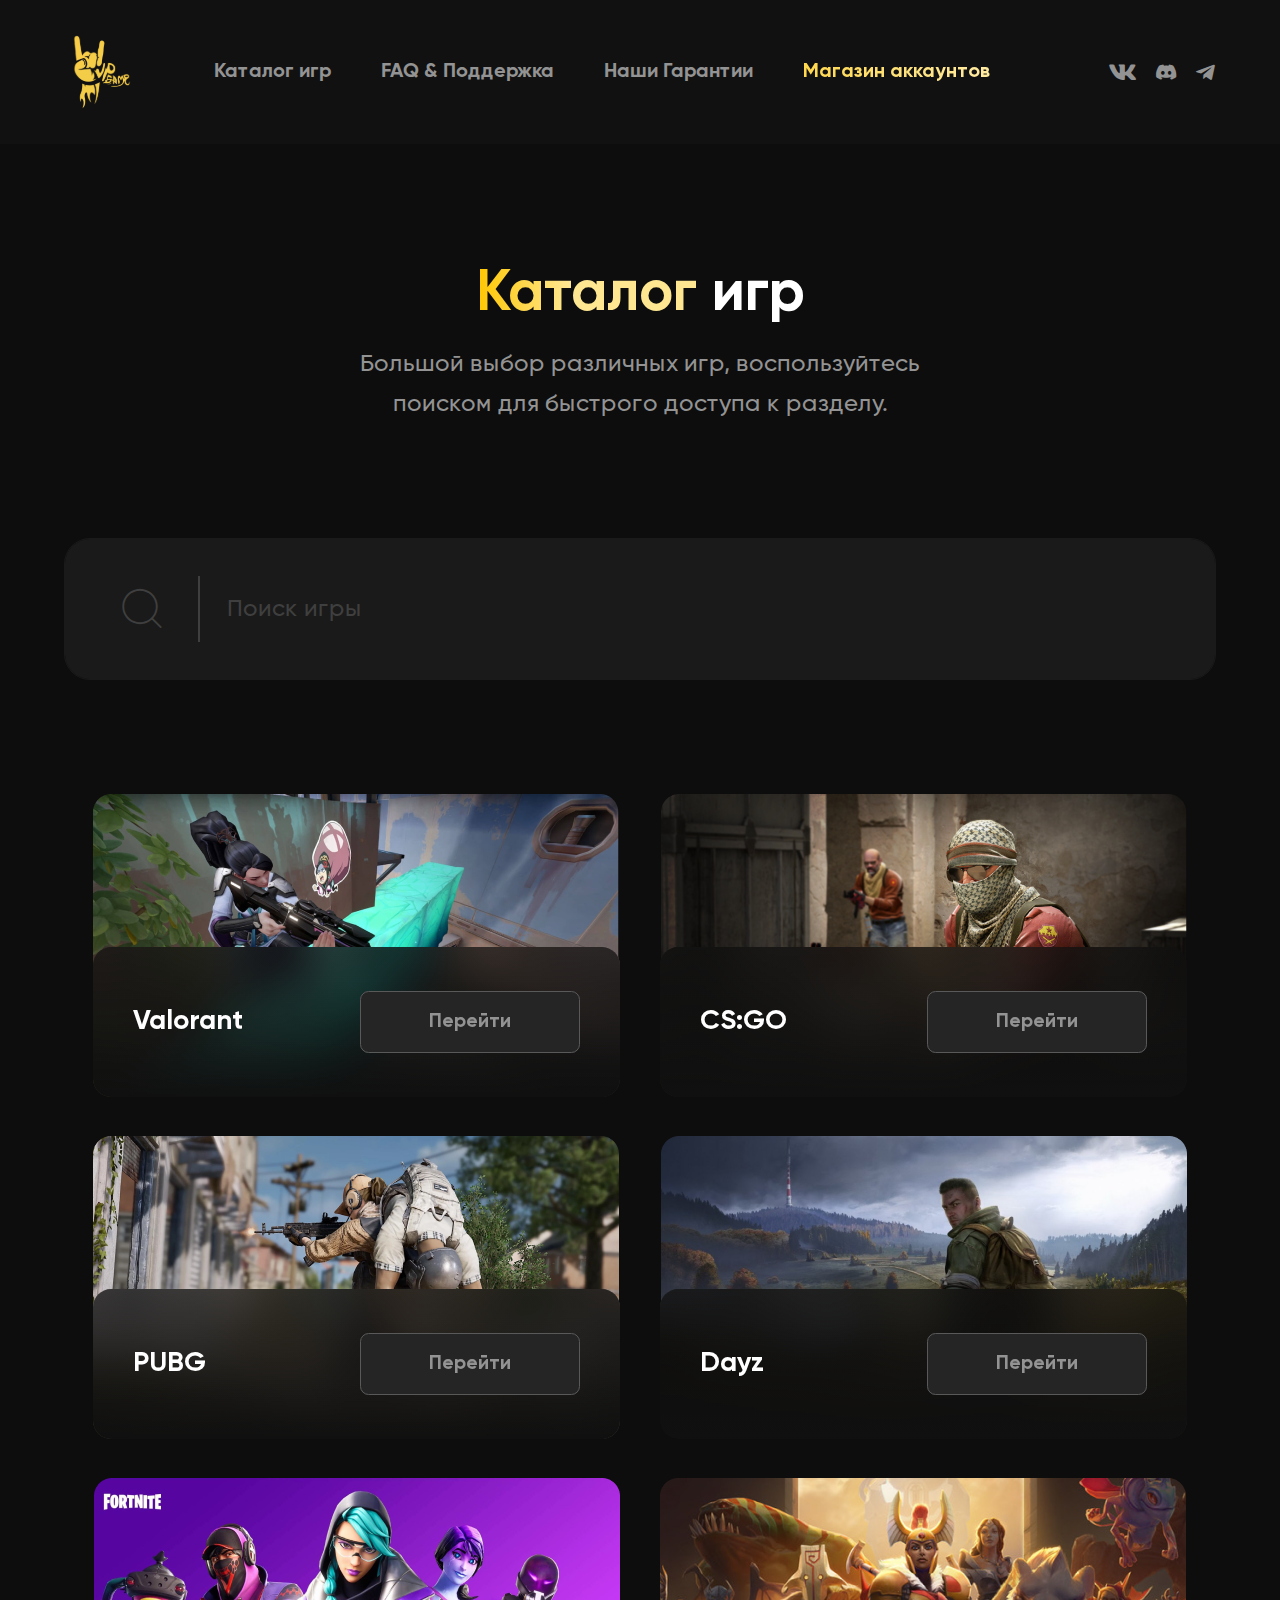
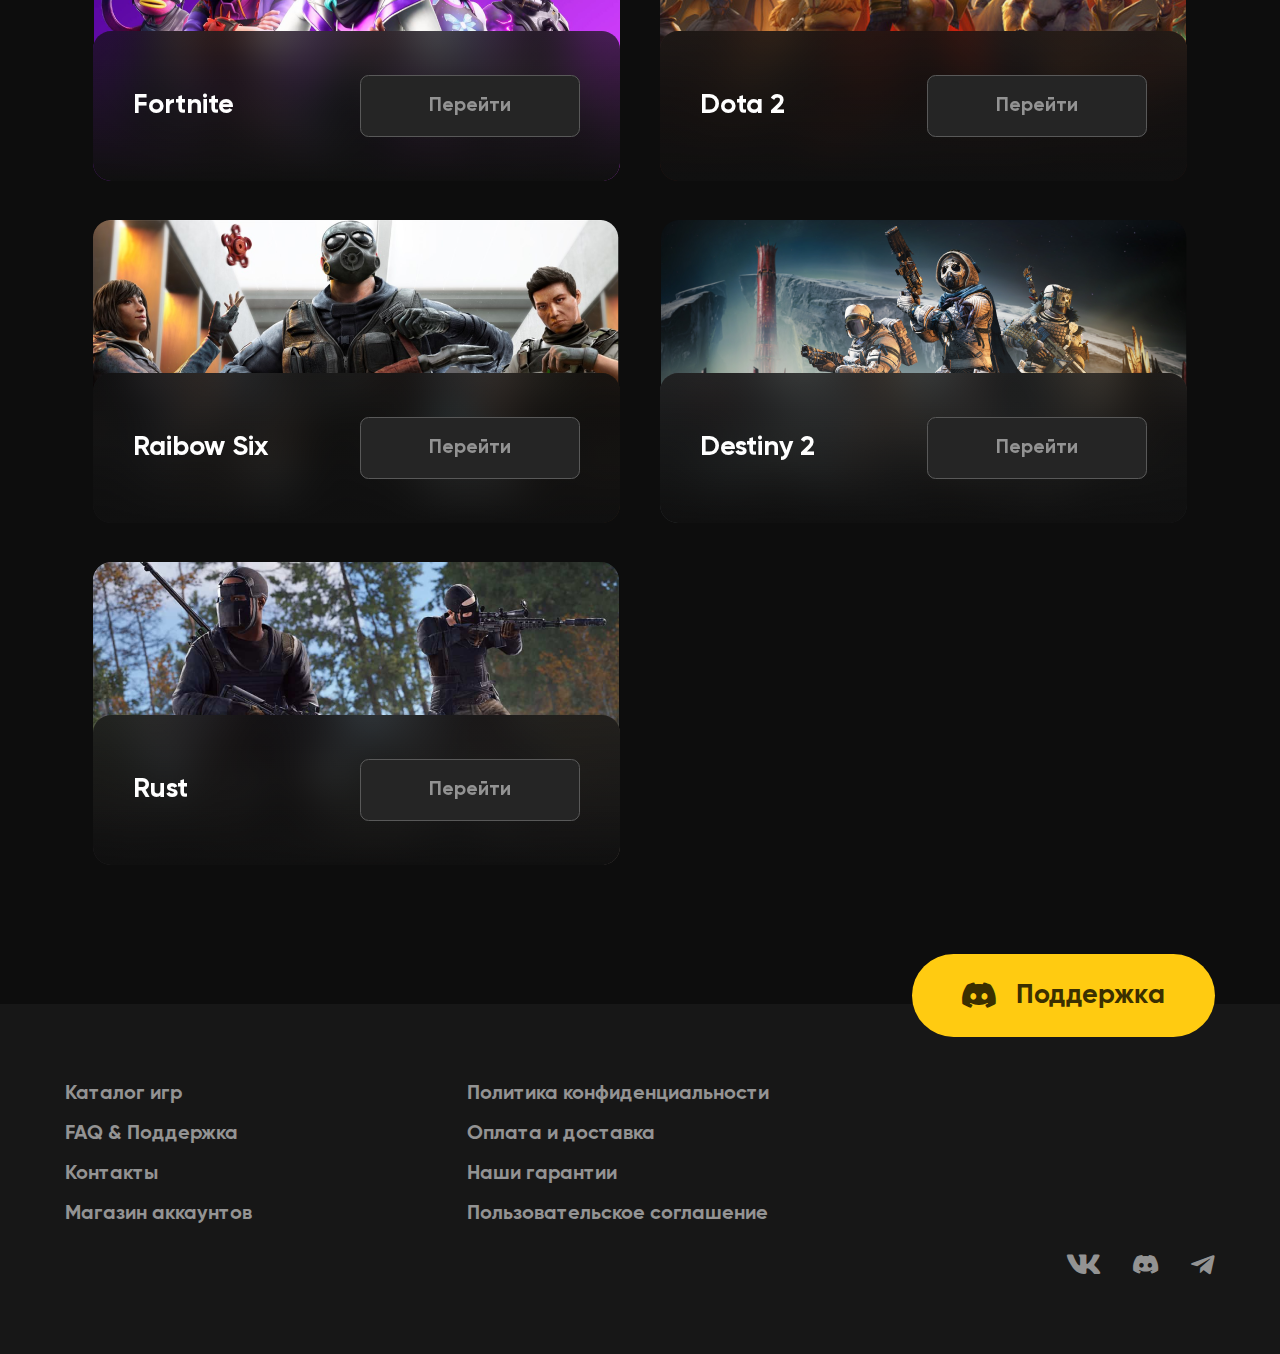
==== commit 81fda81a: "Add files via upload" ====
--- a/catalog.html
+++ b/catalog.html
@@ -6,7 +6,7 @@
 	<meta charset="UTF-8">
 	<meta name="format-detection" content="telephone=no">
 	<!-- <style>body{opacity: 0;}</style> -->
-	<link rel="stylesheet" href="css/style.min.css?_v=20220925224352">
+	<link rel="stylesheet" href="css/style.min.css?_v=20220925231425">
 	<link rel="shortcut icon" href="favicon.ico">
 	<!-- <meta name="robots" content="noindex, nofollow"> -->
 	<meta name="viewport" content="width=device-width, initial-scale=1.0">
@@ -61,7 +61,7 @@
 								<div class="grid-fav__item item-fav">
 									<div class="item-fav__body">
 										<div class="item-fav__img">
-											<img src="img/fav/valoriant.svg" alt="Valoriant">
+											<img src="img/fav/valoriant.png" alt="Valoriant">
 											<div class="item-fav__block">
 												<div class="block-fav__body">
 													<div class="block-fav__title">
@@ -78,7 +78,7 @@
 								<div class="grid-fav__item item-fav">
 									<div class="item-fav__body">
 										<div class="item-fav__img">
-											<img src="img/fav/csgo.svg" alt="CS:GO">
+											<img src="img/fav/csgo.png" alt="CS:GO">
 											<div class="item-fav__block">
 												<div class="block-fav__body">
 													<div class="block-fav__title">
@@ -95,7 +95,7 @@
 								<div class="grid-fav__item item-fav">
 									<div class="item-fav__body">
 										<div class="item-fav__img">
-											<img src="img/fav/pubg.svg" alt="PUBG">
+											<img src="img/fav/pubg.png" alt="PUBG">
 											<div class="item-fav__block">
 												<div class="block-fav__body">
 													<div class="block-fav__title">
@@ -112,7 +112,7 @@
 								<div class="grid-fav__item item-fav">
 									<div class="item-fav__body">
 										<div class="item-fav__img">
-											<img src="img/fav/dayz.svg" alt="Dayz">
+											<img src="img/fav/dayz.png" alt="Dayz">
 											<div class="item-fav__block">
 												<div class="block-fav__body">
 													<div class="block-fav__title">
@@ -129,7 +129,7 @@
 								<div class="grid-fav__item item-fav">
 									<div class="item-fav__body">
 										<div class="item-fav__img">
-											<img src="img/fav/fortnite.svg" alt="Fortnite">
+											<img src="img/fav/fortnite.png" alt="Fortnite">
 											<div class="item-fav__block">
 												<div class="block-fav__body">
 													<div class="block-fav__title">
@@ -146,7 +146,7 @@
 								<div class="grid-fav__item item-fav">
 									<div class="item-fav__body">
 										<div class="item-fav__img">
-											<img src="img/fav/dota2.svg" alt="Dota 2">
+											<img src="img/fav/dota2.png" alt="Dota 2">
 											<div class="item-fav__block">
 												<div class="block-fav__body">
 													<div class="block-fav__title">
@@ -163,7 +163,7 @@
 								<div class="grid-fav__item item-fav">
 									<div class="item-fav__body">
 										<div class="item-fav__img">
-											<img src="img/fav/raibowsix.svg" alt="Raibow Six">
+											<img src="img/fav/raibowsix.png" alt="Raibow Six">
 											<div class="item-fav__block">
 												<div class="block-fav__body">
 													<div class="block-fav__title">
@@ -180,7 +180,7 @@
 								<div class="grid-fav__item item-fav">
 									<div class="item-fav__body">
 										<div class="item-fav__img">
-											<img src="img/fav/destiny2.svg" alt="Destiny 2">
+											<img src="img/fav/destiny2.png" alt="Destiny 2">
 											<div class="item-fav__block">
 												<div class="block-fav__body">
 													<div class="block-fav__title">
@@ -197,7 +197,7 @@
 								<div class="grid-fav__item item-fav">
 									<div class="item-fav__body">
 										<div class="item-fav__img">
-											<img src="img/fav/rust.svg" alt="Rust">
+											<img src="img/fav/rust.png" alt="Rust">
 											<div class="item-fav__block">
 												<div class="block-fav__body">
 													<div class="block-fav__title">
@@ -258,7 +258,7 @@
 			</div>
 		</footer>
 	</div>
-	<script src="js/app.min.js?_v=20220925224352"></script>
+	<script src="js/app.min.js?_v=20220925231425"></script>
 </body>
 
 </html>--- a/css/style.min.css
+++ b/css/style.min.css
@@ -1 +1 @@
-@charset "UTF-8";@font-face{font-family:Gilroy;font-display:swap;src:url(../fonts/Gilroy-Medium.woff2) format("woff2"),url(../fonts/Gilroy-Medium.woff) format("woff");font-weight:500;font-style:normal}@font-face{font-family:Gilroy;font-display:swap;src:url(../fonts/Gilroy-Bold.woff2) format("woff2"),url(../fonts/Gilroy-Bold.woff) format("woff");font-weight:700;font-style:normal}@font-face{font-family:icons;font-display:swap;src:url(../fonts/icons.woff2) format("woff2"),url(../fonts/icons.woff) format("woff");font-weight:400;font-style:normal}[class*=icon-]:before{font-family:icons;font-style:normal;font-weight:400;font-variant:normal;text-transform:none;line-height:1;-webkit-font-smoothing:antialiased;-moz-osx-font-smoothing:grayscale}[class*=icon-]:before{display:block}.icon-search:before{content:"\e903"}.icon-vk:before{content:"\e900"}.icon-discord:before{content:"\e901"}.icon-telegram:before{content:"\e902"}*{padding:0;margin:0;border:0}*,:after,:before{-webkit-box-sizing:border-box;box-sizing:border-box}body,html{height:100%;min-width:320px}body{color:#939393;line-height:1;font-family:Gilroy;font-size:1.25rem;-ms-text-size-adjust:100%;-moz-text-size-adjust:100%;-webkit-text-size-adjust:100%;-webkit-font-smoothing:antialiased;-moz-osx-font-smoothing:grayscale}button,input,textarea{font-family:Gilroy;font-size:inherit}button{cursor:pointer;color:inherit;background-color:inherit}a{color:inherit}a:link,a:visited{text-decoration:none}a:hover{text-decoration:none}ul li{list-style:none}img{vertical-align:top}h1,h2,h3,h4,h5,h6{font-weight:inherit;font-size:inherit}body{background:#0d0d0d;font-weight:700}.lock body{overflow:hidden;-ms-touch-action:none;touch-action:none;-ms-scroll-chaining:none;overscroll-behavior:none}.wrapper{min-height:100%;display:-webkit-box;display:-ms-flexbox;display:flex;-webkit-box-orient:vertical;-webkit-box-direction:normal;-ms-flex-direction:column;flex-direction:column}.wrapper>main{-webkit-box-flex:1;-ms-flex:1 1 auto;flex:1 1 auto}.wrapper>*{min-width:0}[class*=__container]{margin:0 auto;max-width:103.75rem;-webkit-box-sizing:content-box;box-sizing:content-box}[class*=-ibg]{position:relative}[class*=-ibg] img{position:absolute;width:100%;height:100%;top:0;left:0;-o-object-fit:cover;object-fit:cover}[class*=-ibg_contain] img{-o-object-fit:contain;object-fit:contain}.gold{background:-o-linear-gradient(.23deg,#ffd646 -8.23%,#ffeaa0 95.87%);background:linear-gradient(89.77deg,#ffd646 -8.23%,#ffeaa0 95.87%);-webkit-background-clip:text;-webkit-text-fill-color:transparent;background-clip:text;-webkit-transition:all .5s cubic-bezier(.2,.17,0,.74) 0s;-o-transition:all .5s cubic-bezier(.2,.17,0,.74) 0s;transition:all .5s cubic-bezier(.2,.17,0,.74) 0s;will-change:contents}.gold:hover{-webkit-filter:contrast(1.2);filter:contrast(1.2)}.yellow-btn{background:-o-linear-gradient(50.03deg,#ffe073 -14.96%,#ffc700 137.97%);background:linear-gradient(39.97deg,#ffe073 -14.96%,#ffc700 137.97%);border:1.50217px solid #ffe99d;border-radius:7.51087px;color:#5f4e11;padding:1.4375rem 2.75rem;-webkit-transition:all .5s cubic-bezier(.2,.17,0,.74) 0s;-o-transition:all .5s cubic-bezier(.2,.17,0,.74) 0s;transition:all .5s cubic-bezier(.2,.17,0,.74) 0s}.yellow-btn:hover{-webkit-filter:contrast(1.2);filter:contrast(1.2)}.gray-btn{padding:1.4375rem 2.75rem;background:#1e1e1e;border:.751087px solid #8e8e8e;border-radius:7.51087px;color:#999;-webkit-transition:all .5s cubic-bezier(.2,.17,0,.74) 0s;-o-transition:all .5s cubic-bezier(.2,.17,0,.74) 0s;transition:all .5s cubic-bezier(.2,.17,0,.74) 0s}.gray-btn:hover{-webkit-filter:contrast(.8);filter:contrast(.8)}.gold-label{background:-webkit-gradient(linear,left top,right top,from(#ffc700),color-stop(41.69%,#ffe791));background:-o-linear-gradient(left,#ffc700 0,#ffe791 41.69%);background:linear-gradient(90deg,#ffc700 0,#ffe791 41.69%);-webkit-background-clip:text;-webkit-text-fill-color:transparent;background-clip:text}.sidebar{position:sticky;position:-webkit-sticky;top:50px;-ms-flex-item-align:start;align-self:flex-start}.sidebar__body{position:relative;padding:4.0625rem 5.5rem;border-radius:22.754px;z-index:3;max-width:659px}.sidebar__background{position:absolute;top:0;left:0;width:100%;height:100%;background:-webkit-gradient(linear,left bottom,left top,color-stop(.02%,#101010),color-stop(306.61%,rgba(16,16,16,.07)));background:-o-linear-gradient(bottom,#101010 .02%,rgba(16,16,16,.07) 306.61%);background:linear-gradient(0deg,#101010 .02%,rgba(16,16,16,.07) 306.61%);-webkit-backdrop-filter:blur(26.5464px);backdrop-filter:blur(26.5464px);border-radius:22.754px;z-index:-1}.sidebar__title{margin-bottom:2.5rem}.sidebar__title h3{width:-webkit-min-content;width:-moz-min-content;width:min-content;font-size:3.125rem;color:#fff}.sidebar__choise{width:471px;font-size:1.5625rem;color:#fff;margin-bottom:4.25rem;max-width:-webkit-fit-content;max-width:-moz-fit-content;max-width:fit-content}.sidebar__button{margin-bottom:3.75rem}.sidebar__btn{right:0;left:0;width:100%;padding:2rem 0;display:-webkit-box;display:-ms-flexbox;display:flex;-webkit-box-pack:center;-ms-flex-pack:center;justify-content:center;text-align:center;background:-o-linear-gradient(50.03deg,#ffe073 -14.96%,#ffc700 137.97%);background:linear-gradient(39.97deg,#ffe073 -14.96%,#ffc700 137.97%);border-radius:10.8353px;-webkit-box-align:center;-ms-flex-align:center;align-items:center;color:#1f1f1f;font-size:1.625rem;-webkit-transition:all .5s cubic-bezier(.2,.17,0,.74) 0s;-o-transition:all .5s cubic-bezier(.2,.17,0,.74) 0s;transition:all .5s cubic-bezier(.2,.17,0,.74) 0s}.sidebar__btn:hover{-webkit-filter:contrast(1.2);filter:contrast(1.2)}.sidebar__agree{display:-webkit-box;display:-ms-flexbox;display:flex;font-size:1.625rem;color:#fff;-webkit-box-align:start;-ms-flex-align:start;align-items:flex-start}.sidebar__agree input{margin-right:1.375rem}.list-sidebar__body{margin-bottom:4.375rem}.list-sidebar__item:not(:last-child){margin-bottom:1.125rem}.list-sidebar-item__body{border:1.25313px solid #626262;-webkit-backdrop-filter:blur(26.5464px);backdrop-filter:blur(26.5464px);border-radius:18px;display:-webkit-box;display:-ms-flexbox;display:flex;-webkit-box-pack:justify;-ms-flex-pack:justify;justify-content:space-between;-webkit-box-align:center;-ms-flex-align:center;align-items:center;padding:2.1875rem 2rem}.list-sidebar-item__block{display:-webkit-box;display:-ms-flexbox;display:flex;-webkit-box-align:center;-ms-flex-align:center;align-items:center;color:#fff;font-size:1.5625rem}.list-sidebar-item__price{font-size:1.5625rem;color:#fff}input[type=checkbox]{visibility:hidden}.roundedOne{width:25px;height:25px;border:1px solid #fff;margin:20px auto;border-radius:50%;position:relative;margin-right:1.25rem}.roundedOne label{cursor:pointer;position:absolute;width:20px;height:20px;border-radius:50px;left:50%;top:50%;-webkit-transform:translateX(-50%) translateY(-50%);-ms-transform:translateX(-50%) translateY(-50%);transform:translateX(-50%) translateY(-50%);background-color:transparent}.roundedOne label:after{opacity:0;content:"";position:absolute;width:16px;height:16px;background:#fff;border-radius:50px;top:2px;left:2px;-webkit-box-shadow:inset 0 1px 1px #fff,0 1px 3px rgba(0,0,0,.5);box-shadow:inset 0 1px 1px #fff,0 1px 3px rgba(0,0,0,.5)}.roundedOne label:hover::after{opacity:.3}.roundedOne input[type=checkbox]:checked+label:after{opacity:1}.squaredFour{width:20px;position:relative;margin-right:1.25rem}.squaredFour label{cursor:pointer;position:absolute;width:28px;height:28px;top:0;border-radius:5px;-webkit-box-shadow:inset 0 1px 1px #fff,0 1px 3px rgba(0,0,0,.5);box-shadow:inset 0 1px 1px #fff,0 1px 3px rgba(0,0,0,.5);background:#ffdb59}.squaredFour label:after{opacity:0;content:"";position:absolute;width:18px;height:10px;background:0 0;top:7px;left:5px;border:3px solid #333;border-top:none;border-right:none;-webkit-transform:rotate(-45deg);-ms-transform:rotate(-45deg);transform:rotate(-45deg)}.squaredFour label:hover::after{opacity:.5}.squaredFour input[type=checkbox]:checked+label:after{opacity:1}.header{background:#111}.header__body{display:-webkit-box;display:-ms-flexbox;display:flex;-webkit-box-align:center;-ms-flex-align:center;align-items:center;-webkit-box-pack:justify;-ms-flex-pack:justify;justify-content:space-between;height:144px;position:relative}.header__left{display:-webkit-box;display:-ms-flexbox;display:flex;-webkit-box-align:center;-ms-flex-align:center;align-items:center}.header__logo{margin-right:4.6875rem;position:relative;z-index:5}.header__menu{position:relative}.header__social{display:-webkit-box;display:-ms-flexbox;display:flex;-webkit-box-align:center;-ms-flex-align:center;align-items:center}.header__social a:not(:last-child){margin-right:1.25rem}.header__social a{font-size:1rem;-webkit-transition:all .4s ease 0s;-o-transition:all .4s ease 0s;transition:all .4s ease 0s}.header__social a:hover{color:#fff}.menu__list{display:-webkit-box;display:-ms-flexbox;display:flex;-webkit-box-align:center;-ms-flex-align:center;align-items:center}.menu__item:not(:last-child){margin-right:3.125rem}.menu__link{-webkit-transition:all .4s ease 0s;-o-transition:all .4s ease 0s;transition:all .4s ease 0s}.menu__link:hover{color:#fff}.icon-menu{display:none}body.lock{overflow:hidden}.footer{background-color:#171717}.footer__body{display:-webkit-box;display:-ms-flexbox;display:flex;-webkit-box-pack:justify;-ms-flex-pack:justify;justify-content:space-between;padding:5rem 0;position:relative}.footer__block{display:-webkit-box;display:-ms-flexbox;display:flex}.footer__item:not(:last-child){margin-bottom:1.25rem}.footer__link{-webkit-transition:all .3s cubic-bezier(.55,.055,.675,.19) 0s;-o-transition:all .3s cubic-bezier(.55,.055,.675,.19) 0s;transition:all .3s cubic-bezier(.55,.055,.675,.19) 0s}.footer__link:hover{color:#fff}.footer__social{-ms-flex-item-align:end;align-self:flex-end;display:-webkit-box;display:-ms-flexbox;display:flex}.footer__social a:not(:last-child){margin-right:2.0625rem}.footer__social a{-webkit-transition:all .3s cubic-bezier(.55,.055,.675,.19) 0s;-o-transition:all .3s cubic-bezier(.55,.055,.675,.19) 0s;transition:all .3s cubic-bezier(.55,.055,.675,.19) 0s}.footer__social a:hover{color:#fff}.block-footer__body{display:-webkit-box;display:-ms-flexbox;display:flex}.block-footer__left-col{margin-right:13.4375rem}.footer__support{position:absolute;top:-50px;right:0}.footer__support-btn{display:-webkit-box;display:-ms-flexbox;display:flex;-webkit-box-align:center;-ms-flex-align:center;align-items:center;background:#ffcb11;border-radius:125px;padding:1.75rem 3.125rem;font-size:1.6875rem;color:#3b2f00;-webkit-transition:all .5s cubic-bezier(.2,.17,0,.74) 0s;-o-transition:all .5s cubic-bezier(.2,.17,0,.74) 0s;transition:all .5s cubic-bezier(.2,.17,0,.74) 0s}.footer__support-btn div{margin-right:1.25rem}.footer__support-btn:hover{background-color:#f3ca34}.top{position:relative}.top__body{display:-webkit-box;display:-ms-flexbox;display:flex}.top__decoration{position:absolute;bottom:0;right:0;z-index:-1;height:40.625rem;width:800px}.top__decoration img{height:100%;-o-object-fit:cover;object-fit:cover;width:100%;-o-object-position:top;object-position:top}.leftblock-top__body{position:relative;z-index:2}.leftblock-top__title{margin-top:7.1875rem;width:800px}.leftblock-top__title h1{color:#fff;font-size:4.5rem;line-height:98px}.leftblock-top__descr{margin-top:2.5rem;font-weight:500;font-size:1.5rem;color:#fff;width:621px;line-height:1.875}.leftblock-top__btns-block{margin-top:3.4375rem}.leftblock-top__btn{font-size:1.5rem}.leftblock-top__btn:first-child{margin-right:.9375rem}.rightblock-top{margin-left:-7.5rem;margin-top:2.5rem}.swiper{position:relative}.swiper-wrapper{width:1050px}.swiper-slide img{height:850px;-o-object-fit:cover;object-fit:cover;width:100%}.fav{position:relative}.fav__decoration{position:absolute;bottom:0;left:0;height:400px;width:500px;z-index:-1}.fav__decoration img{width:100%;height:100%;-o-object-fit:cover;object-fit:cover;-o-object-position:top;object-position:top}.fav__body{margin-top:4.375rem;display:-webkit-box;display:-ms-flexbox;display:flex;-webkit-box-orient:vertical;-webkit-box-direction:normal;-ms-flex-direction:column;flex-direction:column;-webkit-box-align:center;-ms-flex-align:center;align-items:center;padding-bottom:6.25rem}.fav__label h2{font-size:3.625rem;line-height:1.724137931;color:#fff;text-align:center}.fav__descr{font-size:1.5rem;line-height:2.0833333333;margin-bottom:4.375rem;text-align:center}.grid-fav__body{display:-ms-grid;display:grid;-ms-grid-columns:1fr 1fr 1fr;grid-template-columns:1fr 1fr 1fr;gap:40px}.item-fav__body{border-radius:18.1577px;width:100%}.item-fav__img{position:relative}.item-fav__img img{max-width:100%;max-height:100%;-o-object-fit:cover;object-fit:cover;-o-object-position:center;object-position:center}.item-fav__block{position:absolute;bottom:-1px;left:0;right:0;width:100%;background:-webkit-gradient(linear,left bottom,left top,color-stop(.02%,#101010),color-stop(306.61%,rgba(16,16,16,.07)));background:-o-linear-gradient(bottom,#101010 .02%,rgba(16,16,16,.07) 306.61%);background:linear-gradient(0deg,#101010 .02%,rgba(16,16,16,.07) 306.61%);-webkit-backdrop-filter:blur(21.184px);backdrop-filter:blur(21.184px);border-radius:18.1577px;padding:0 2.5rem}.block-fav__body{height:9.375rem;display:-webkit-box;display:-ms-flexbox;display:flex;-webkit-box-pack:justify;-ms-flex-pack:justify;justify-content:space-between;-webkit-box-align:center;-ms-flex-align:center;align-items:center}.block-fav__title h3{font-size:1.725rem;line-height:2.2222222222;color:#fff}.block-fav__btn{padding:1.25rem 4.25rem;background:#252525;border:1.29886px solid #595959;border-radius:8.64654px;-webkit-transition:all .5s cubic-bezier(.2,.17,0,.74) 0s;-o-transition:all .5s cubic-bezier(.2,.17,0,.74) 0s;transition:all .5s cubic-bezier(.2,.17,0,.74) 0s}.block-fav__btn:hover{background:#ffc700;border:1.29886px solid #ffe99d;color:#5f4e11}.catalog__body{display:-webkit-box;display:-ms-flexbox;display:flex;-webkit-box-orient:vertical;-webkit-box-direction:normal;-ms-flex-direction:column;flex-direction:column;-webkit-box-align:center;-ms-flex-align:center;align-items:center;margin-top:6.25rem;margin-bottom:8.75rem}.catalog__title h1{font-size:3.625rem;line-height:1.724137931;color:#fff}.catalog__descr{font-size:1.5rem;line-height:1.6666666667;font-weight:500;max-width:579px;text-align:center;margin-bottom:7.1875rem}.catalog__search-block{margin-bottom:7.1875rem;width:100%;position:relative}.catalog__search-block::before{content:"";position:absolute;top:50%;left:133px;-webkit-transform:translateY(-50%);-ms-transform:translateY(-50%);transform:translateY(-50%);width:.125rem;height:4.125rem;background-color:#3f3f3f;z-index:2;color:#fff}.catalog__search-input{height:8.75rem;width:100%;background:#1a1a1a;border-radius:25px;padding-left:10.125rem;outline:1px solid #1a1a1a;color:#fff;font-size:1.5rem}.catalog__search-input::-webkit-input-placeholder{color:#3f3f3f;font-size:1.5rem}.catalog__search-input::-moz-placeholder{color:#3f3f3f;font-size:1.5rem}.catalog__search-input:-ms-input-placeholder{color:#3f3f3f;font-size:1.5rem}.catalog__search-input::-ms-input-placeholder{color:#3f3f3f;font-size:1.5rem}.catalog__search-input::placeholder{color:#3f3f3f;font-size:1.5rem}.catalog .icon-search{color:#3f3f3f;font-size:2.5rem;position:absolute;top:50%;left:57px;-webkit-transform:translateY(-50%);-ms-transform:translateY(-50%);transform:translateY(-50%);-webkit-transition:all .5s cubic-bezier(.2,.17,0,.74) 0s;-o-transition:all .5s cubic-bezier(.2,.17,0,.74) 0s;transition:all .5s cubic-bezier(.2,.17,0,.74) 0s}.catalog .icon-search:hover{color:#fff}.catalog-items__body{display:-webkit-box;display:-ms-flexbox;display:flex;-webkit-box-orient:vertical;-webkit-box-direction:normal;-ms-flex-direction:column;flex-direction:column;-webkit-box-align:center;-ms-flex-align:center;align-items:center;margin-top:6.5rem;margin-bottom:8.125rem}.catalog-items__title{margin-bottom:2.1875rem}.catalog-items__title h1{font-size:3.625rem}.catalog-items__descr{max-width:1267px;text-align:center;margin-bottom:6.25rem;font-weight:500;font-size:1.5rem}.grid-catalog-items__body{display:-ms-grid;display:grid;-ms-grid-columns:1fr 1fr 1fr;grid-template-columns:1fr 1fr 1fr;gap:40px}.item-catalog-items__body{position:relative;border-radius:18px}.item-catalog-items__body img{width:100%;height:100%;-o-object-fit:cover;object-fit:cover;-o-object-position:center;object-position:center}.item-catalog-items__block{position:absolute;bottom:-1px;left:0;right:0}.block-catalog-items__body{height:9.375rem;background:-webkit-gradient(linear,left bottom,left top,color-stop(.02%,#101010),color-stop(306.61%,rgba(16,16,16,.07)));background:-o-linear-gradient(bottom,#101010 .02%,rgba(16,16,16,.07) 306.61%);background:linear-gradient(0deg,#101010 .02%,rgba(16,16,16,.07) 306.61%);-webkit-backdrop-filter:blur(21.184px);backdrop-filter:blur(21.184px);border-radius:18px;display:-webkit-box;display:-ms-flexbox;display:flex;-webkit-box-align:center;-ms-flex-align:center;align-items:center;-webkit-box-pack:justify;-ms-flex-pack:justify;justify-content:space-between;padding:2.5rem 1.25rem}.block-catalog-items__label{color:#fff;font-size:1.6875rem}.block-catalog-items__btn-block{display:-webkit-box;display:-ms-flexbox;display:flex;-webkit-box-align:center;-ms-flex-align:center;align-items:center}.block-catalog-items__price{margin-right:1.4375rem;color:#fff;font-size:1.6875rem}.block-catalog-items__btn{background:-o-linear-gradient(50.03deg,#ffe073 -14.96%,#ffc700 137.97%);background:linear-gradient(39.97deg,#ffe073 -14.96%,#ffc700 137.97%);border:1.2px solid #ffe99d;border-radius:8px;padding:1.25rem 2.0625rem;color:#5f4e11;-webkit-transition:all .5s cubic-bezier(.2,.17,0,.74) 0s;-o-transition:all .5s cubic-bezier(.2,.17,0,.74) 0s;transition:all .5s cubic-bezier(.2,.17,0,.74) 0s}.block-catalog-items__btn:hover{-webkit-filter:contrast(1.2);filter:contrast(1.2)}.single-cheat__body{margin-top:10.75rem;margin-bottom:6.25rem}.single-cheat__wrapper{display:-webkit-box;display:-ms-flexbox;display:flex;-webkit-box-pack:justify;-ms-flex-pack:justify;justify-content:space-between}.single-cheat__descr{font-size:1.5625rem;max-width:885px;color:#6d6d6d;margin-bottom:6.25rem}.single-cheat__block{width:-webkit-fit-content;width:-moz-fit-content;width:fit-content;padding-right:6.25rem;border-right:1px solid #6f6f6f}.single-cheat__label{margin-bottom:2.5rem}.single-cheat__label h2{font-size:3.625rem;color:#fff}.single-cheat__btn-more{margin-bottom:10rem}.single-cheat__btn{background:#282828;border-radius:10px;color:#818181;-webkit-transition:all .5s cubic-bezier(.2,.17,0,.74) 0s;-o-transition:all .5s cubic-bezier(.2,.17,0,.74) 0s;transition:all .5s cubic-bezier(.2,.17,0,.74) 0s;padding:2.5rem 0;width:100%;display:-webkit-box;display:-ms-flexbox;display:flex;-webkit-box-pack:center;-ms-flex-pack:center;justify-content:center;-webkit-box-align:center;-ms-flex-align:center;align-items:center}.single-cheat__btn:hover{-webkit-filter:contrast(.8);filter:contrast(.8)}.title-block-single-cheat__body{display:-webkit-box;display:-ms-flexbox;display:flex;-webkit-box-align:center;-ms-flex-align:center;align-items:center;margin-bottom:2.1875rem}.title-block-single-cheat__title{margin-right:2.1875rem}.title-block-single-cheat__title h1{font-size:3.625rem;color:#fff}.title-block-single-cheat__rate{display:-webkit-box;display:-ms-flexbox;display:flex;-webkit-box-align:center;-ms-flex-align:center;align-items:center;margin-right:1.25rem}.title-block-single-cheat__rate p{position:relative;bottom:-2px;margin-right:.25rem}.title-block-single-cheat__comm{display:-webkit-box;display:-ms-flexbox;display:flex;-webkit-box-align:center;-ms-flex-align:center;align-items:center;color:#fff}.title-block-single-cheat__comm p{position:relative;bottom:-2px;margin-right:.25rem}.images-single-cheat__body{display:-ms-grid;display:grid;-ms-grid-columns:1fr 1fr 1fr;grid-template-columns:1fr 1fr 1fr;justify-items:start;gap:20px;margin-bottom:5.625rem}.images-single-cheat__img{border-radius:15px}.images-single-cheat__img img{width:100%;height:100%;-o-object-fit:cover;object-fit:cover;-o-object-position:center;object-position:center}.func-single-cheat__list{margin-bottom:5.625rem}.func-single-cheat__item{padding-left:2rem;position:relative;color:#fff}.func-single-cheat__item::before{content:"";position:absolute;top:50%;left:0;-webkit-transform:translateY(-50%);-ms-transform:translateY(-50%);transform:translateY(-50%);width:19px;height:3px;background-color:#ffd12e}.func-single-cheat__item:not(:last-child){margin-bottom:1.875rem}.system-block-single-cheat__body{padding:3.125rem 3.125rem 3.125rem 0;margin-bottom:12.5rem;border-top:1px solid #6f6f6f;border-bottom:1px solid #6f6f6f}.system-block-single-cheat__label{margin-bottom:5rem}.system-block-single-cheat__label h2{font-size:3.625rem;color:#fff}.grid-system-block-single-cheat__body{display:-ms-grid;display:grid;-ms-grid-columns:1fr 1fr;grid-template-columns:1fr 1fr;gap:50px}.item-single-cheat__label{margin-bottom:.3125rem}.item-single-cheat__label h3{font-size:1.3125rem}.item-single-cheat__block{display:-webkit-box;display:-ms-flexbox;display:flex;-webkit-box-align:center;-ms-flex-align:center;align-items:center;color:#fff;font-size:1.3125rem}.item-single-cheat__block img{margin-right:.625rem}@media (max-width:105em){[class*=__container]{max-width:71.875rem}.footer__block{margin-bottom:3.125rem}.leftblock-top__title{width:750px}.leftblock-top__descr{width:580px}.rightblock-top{margin-left:-15.625rem}.grid-fav__body{-ms-grid-columns:1fr 1fr;grid-template-columns:1fr 1fr}.grid-catalog-items__body{-ms-grid-columns:1fr 1fr;grid-template-columns:1fr 1fr}}@media (max-width:35em){.block-fav__body{height:6.25rem}}@media (max-width:74.99875em){[class*=__container]{max-width:60.625rem}.sidebar__body{padding:1.875rem 2.5rem;max-width:400px}.sidebar__title h3{font-size:2.5rem}.sidebar__choise{font-size:1.375rem}.sidebar__btn{padding:1.5625rem 0}.list-sidebar-item__body{padding:1.25rem}.list-sidebar-item__block{font-size:1.25rem}.list-sidebar-item__price{font-size:1.25rem}.header__logo{margin-right:2.5rem}.menu__item{text-align:center}.menu__item:not(:last-child){margin-right:1.875rem}.block-footer__left-col{margin-right:7.5rem}.top__decoration{display:none}.rightblock-top{margin-left:-30rem}.swiper-slide{opacity:.4}.block-fav__body{height:100px}.catalog__search-block::before{left:105px}.catalog__search-input{height:6.25rem;padding-left:8.4375rem}.catalog .icon-search{left:30px}.catalog-items__body{margin-top:4.375rem;margin-bottom:6.25rem}.single-cheat__body{margin-top:7.5rem}}@media (max-width:61.99875em){[class*=__container]{max-width:46.875rem}.sidebar{position:static;top:0;margin-top:-6.25rem;margin-bottom:6.25rem;left:0;right:0}.sidebar__body{max-width:-webkit-max-content;max-width:-moz-max-content;max-width:max-content}.footer__body{-ms-flex-wrap:wrap;flex-wrap:wrap;-webkit-box-pack:space-evenly;-ms-flex-pack:space-evenly;justify-content:space-evenly}.footer__social a{font-size:1.75rem}.footer__support{right:50%;-webkit-transform:translateX(50%);-ms-transform:translateX(50%);transform:translateX(50%)}.top__body{-webkit-box-orient:vertical;-webkit-box-direction:normal;-ms-flex-direction:column;flex-direction:column;-webkit-box-align:center;-ms-flex-align:center;align-items:center}.leftblock-top__body{display:-webkit-box;display:-ms-flexbox;display:flex;-webkit-box-orient:vertical;-webkit-box-direction:normal;-ms-flex-direction:column;flex-direction:column;-webkit-box-align:center;-ms-flex-align:center;align-items:center}.leftblock-top__title{width:100%;text-align:center;margin-top:3.125rem}.leftblock-top__descr{width:100%;text-align:center}.rightblock-top{margin-left:0;margin-top:-31.25rem}.grid-fav__body{-ms-grid-columns:1fr;grid-template-columns:1fr}.catalog__body{margin-top:4.375rem;margin-bottom:6.25rem}.catalog__descr{margin-bottom:4.375rem}.catalog__search-block{margin-bottom:4.375rem}.catalog-items__body{margin-top:3.125rem}.block-catalog-items__body{height:6.25rem;padding:1.25rem .9375rem;border-radius:14px}.block-catalog-items__label{font-size:1.4375rem}.block-catalog-items__price{font-size:1.5625rem}.block-catalog-items__btn{padding:.625rem 1.25rem}.single-cheat__body{margin-bottom:3.125rem}.single-cheat__wrapper{-webkit-box-orient:vertical;-webkit-box-direction:normal;-ms-flex-direction:column;flex-direction:column}}@media (max-width:47.99875em){[class*=__container]{max-width:none;padding:0 .625rem}.sidebar{margin-top:-9.375rem;margin-right:.625rem}.header__social a{font-size:1.5625rem}.header__social a:not(:last-child){margin-right:2.1875rem}.menu__body{position:absolute;top:-60px;left:-140px;width:110vw;height:110vh;background-color:#111;-webkit-transform:translateX(-100%);-ms-transform:translateX(-100%);transform:translateX(-100%);-webkit-transition:all .5s ease 0s;-o-transition:all .5s ease 0s;transition:all .5s ease 0s;z-index:4}.menu__body.open{-webkit-transform:translateX(0);-ms-transform:translateX(0);transform:translateX(0)}.menu__list{-ms-flex-pack:distribute;justify-content:space-around;-webkit-box-orient:vertical;-webkit-box-direction:normal;-ms-flex-direction:column;flex-direction:column;min-height:100%}.menu__item:not(:last-child){margin-right:0}.menu__link{font-size:1.625rem}.icon-menu{display:block;position:relative;width:1.875rem;height:1.125rem;cursor:pointer;z-index:5}.icon-menu span,.icon-menu::after,.icon-menu::before{content:"";-webkit-transition:all .3s ease 0s;-o-transition:all .3s ease 0s;transition:all .3s ease 0s;right:0;position:absolute;width:100%;height:.125rem;background-color:#ffd646}.icon-menu::before{top:0}.icon-menu::after{bottom:0}.icon-menu span{top:calc(50% - .0625rem)}.icon-menu.open span{width:0}.icon-menu.open::before{top:calc(50% - .0625rem);-webkit-transform:rotate(-45deg);-ms-transform:rotate(-45deg);transform:rotate(-45deg)}.icon-menu.open::after{bottom:calc(50% - .0625rem);-webkit-transform:rotate(45deg);-ms-transform:rotate(45deg);transform:rotate(45deg)}.leftblock-top__title h1{font-size:3.75rem}.fav__decoration{height:18.75rem;width:25rem}.catalog__body{margin-top:2.5rem}.catalog__descr{margin-bottom:3.125rem}.catalog__search-block{margin-bottom:3.125rem}.catalog-items__descr{font-size:1.25rem}.grid-catalog-items__body{-ms-grid-columns:1fr;grid-template-columns:1fr}.single-cheat__body{margin-top:4.375rem}.single-cheat__block{padding-right:0}}@media (max-width:40.375em){.footer__body{-webkit-box-orient:vertical;-webkit-box-direction:normal;-ms-flex-direction:column;flex-direction:column;-webkit-box-align:center;-ms-flex-align:center;align-items:center;-webkit-box-pack:justify;-ms-flex-pack:justify;justify-content:space-between}.footer__list{display:-webkit-box;display:-ms-flexbox;display:flex;-webkit-box-orient:vertical;-webkit-box-direction:normal;-ms-flex-direction:column;flex-direction:column;-webkit-box-align:center;-ms-flex-align:center;align-items:center}.footer__item{text-align:center}.footer__item:not(:last-child){margin-bottom:2.1875rem}.footer__social{-ms-flex-item-align:center;-ms-grid-row-align:center;align-self:center}.block-footer__body{-webkit-box-orient:vertical;-webkit-box-direction:reverse;-ms-flex-direction:column-reverse;flex-direction:column-reverse;-webkit-box-align:center;-ms-flex-align:center;align-items:center;max-width:250px}.block-footer__left-col{margin-right:0}.block-footer__right-col{margin-bottom:3.125rem}}@media (max-width:36.25em){.leftblock-top__title h1{font-size:2.8125rem;line-height:1.3333333333}.leftblock-top__btns-block{display:-webkit-box;display:-ms-flexbox;display:flex;-webkit-box-orient:vertical;-webkit-box-direction:normal;-ms-flex-direction:column;flex-direction:column;-webkit-box-align:center;-ms-flex-align:center;align-items:center}.leftblock-top__btn:first-child{margin-right:0;margin-bottom:1.875rem}.rightblock-top{margin-top:-37.5rem}.swiper-wrapper{width:600px}}@media (max-width:34.375em){.fav__body{margin-top:3.125rem;padding-bottom:3.125rem}.fav__label h2{font-size:2.8125rem;line-height:1.1111111111}}@media (max-width:29.99875em){.sidebar__agree{font-size:1.125rem}.item-fav__block{padding:0 .625rem}.item-fav__block{padding:0 1.25rem;border-radius:18.1577px 18.1577px 8px 8px}.block-fav__body{height:3.125rem}.block-fav__btn{padding:.625rem 1.25rem}.catalog__title h1{font-size:2.8125rem}.catalog__descr{font-size:1.25rem}.catalog__search-block::before{height:2.5rem;left:80px}.catalog__search-input{height:4.375rem;padding-left:6.25rem}.catalog .icon-search{font-size:1.875rem}.catalog-items__descr{font-size:1.125rem;margin-bottom:4.375rem}.single-cheat__body{margin-top:3.125rem}}@media (max-width:25.625em){.block-fav__btn{padding:1.25rem 2.5rem}}+@charset "UTF-8";@font-face{font-family:Gilroy;font-display:swap;src:url(../fonts/Gilroy-Medium.woff2) format("woff2"),url(../fonts/Gilroy-Medium.woff) format("woff");font-weight:500;font-style:normal}@font-face{font-family:Gilroy;font-display:swap;src:url(../fonts/Gilroy-Bold.woff2) format("woff2"),url(../fonts/Gilroy-Bold.woff) format("woff");font-weight:700;font-style:normal}@font-face{font-family:icons;font-display:swap;src:url(../fonts/icons.woff2) format("woff2"),url(../fonts/icons.woff) format("woff");font-weight:400;font-style:normal}[class*=icon-]:before{font-family:icons;font-style:normal;font-weight:400;font-variant:normal;text-transform:none;line-height:1;-webkit-font-smoothing:antialiased;-moz-osx-font-smoothing:grayscale}[class*=icon-]:before{display:block}.icon-search:before{content:"\e903"}.icon-vk:before{content:"\e900"}.icon-discord:before{content:"\e901"}.icon-telegram:before{content:"\e902"}*{padding:0;margin:0;border:0}*,:after,:before{-webkit-box-sizing:border-box;box-sizing:border-box}body,html{height:100%;min-width:320px}body{color:#939393;line-height:1;font-family:Gilroy;font-size:1.25rem;-ms-text-size-adjust:100%;-moz-text-size-adjust:100%;-webkit-text-size-adjust:100%;-webkit-font-smoothing:antialiased;-moz-osx-font-smoothing:grayscale}button,input,textarea{font-family:Gilroy;font-size:inherit}button{cursor:pointer;color:inherit;background-color:inherit}a{color:inherit}a:link,a:visited{text-decoration:none}a:hover{text-decoration:none}ul li{list-style:none}img{vertical-align:top}h1,h2,h3,h4,h5,h6{font-weight:inherit;font-size:inherit}body{background:#0d0d0d;font-weight:700}.lock body{overflow:hidden;-ms-touch-action:none;touch-action:none;-ms-scroll-chaining:none;overscroll-behavior:none}.wrapper{min-height:100%;display:-webkit-box;display:-ms-flexbox;display:flex;-webkit-box-orient:vertical;-webkit-box-direction:normal;-ms-flex-direction:column;flex-direction:column}.wrapper>main{-webkit-box-flex:1;-ms-flex:1 1 auto;flex:1 1 auto}.wrapper>*{min-width:0}[class*=__container]{margin:0 auto;max-width:103.75rem;-webkit-box-sizing:content-box;box-sizing:content-box}[class*=-ibg]{position:relative}[class*=-ibg] img{position:absolute;width:100%;height:100%;top:0;left:0;-o-object-fit:cover;object-fit:cover}[class*=-ibg_contain] img{-o-object-fit:contain;object-fit:contain}.gold{background:-o-linear-gradient(.23deg,#ffd646 -8.23%,#ffeaa0 95.87%);background:linear-gradient(89.77deg,#ffd646 -8.23%,#ffeaa0 95.87%);-webkit-background-clip:text;-webkit-text-fill-color:transparent;background-clip:text;-webkit-transition:all .5s cubic-bezier(.2,.17,0,.74) 0s;-o-transition:all .5s cubic-bezier(.2,.17,0,.74) 0s;transition:all .5s cubic-bezier(.2,.17,0,.74) 0s;will-change:contents}.gold:hover{-webkit-filter:contrast(1.2);filter:contrast(1.2)}.yellow-btn{background:-o-linear-gradient(50.03deg,#ffe073 -14.96%,#ffc700 137.97%);background:linear-gradient(39.97deg,#ffe073 -14.96%,#ffc700 137.97%);border:1.50217px solid #ffe99d;border-radius:7.51087px;color:#5f4e11;padding:1.4375rem 2.75rem;-webkit-transition:all .5s cubic-bezier(.2,.17,0,.74) 0s;-o-transition:all .5s cubic-bezier(.2,.17,0,.74) 0s;transition:all .5s cubic-bezier(.2,.17,0,.74) 0s}.yellow-btn:hover{-webkit-filter:contrast(1.2);filter:contrast(1.2)}.gray-btn{padding:1.4375rem 2.75rem;background:#1e1e1e;border:.751087px solid #8e8e8e;border-radius:7.51087px;color:#999;-webkit-transition:all .5s cubic-bezier(.2,.17,0,.74) 0s;-o-transition:all .5s cubic-bezier(.2,.17,0,.74) 0s;transition:all .5s cubic-bezier(.2,.17,0,.74) 0s}.gray-btn:hover{-webkit-filter:contrast(.8);filter:contrast(.8)}.gold-label{background:-webkit-gradient(linear,left top,right top,from(#ffc700),color-stop(41.69%,#ffe791));background:-o-linear-gradient(left,#ffc700 0,#ffe791 41.69%);background:linear-gradient(90deg,#ffc700 0,#ffe791 41.69%);-webkit-background-clip:text;-webkit-text-fill-color:transparent;background-clip:text}.sidebar{position:sticky;position:-webkit-sticky;top:50px;-ms-flex-item-align:start;align-self:flex-start}.sidebar__body{position:relative;padding:4.0625rem 5.5rem;border-radius:22.754px;z-index:3;max-width:659px}.sidebar__background{position:absolute;top:0;left:0;width:100%;height:100%;background:-webkit-gradient(linear,left bottom,left top,color-stop(.02%,#101010),color-stop(306.61%,rgba(16,16,16,.07)));background:-o-linear-gradient(bottom,#101010 .02%,rgba(16,16,16,.07) 306.61%);background:linear-gradient(0deg,#101010 .02%,rgba(16,16,16,.07) 306.61%);-webkit-backdrop-filter:blur(26.5464px);backdrop-filter:blur(26.5464px);border-radius:22.754px;z-index:-1}.sidebar__title{margin-bottom:2.5rem}.sidebar__title h3{width:-webkit-min-content;width:-moz-min-content;width:min-content;font-size:3.125rem;color:#fff}.sidebar__choise{width:471px;font-size:1.5625rem;color:#fff;margin-bottom:4.25rem;max-width:-webkit-fit-content;max-width:-moz-fit-content;max-width:fit-content}.sidebar__button{margin-bottom:3.75rem}.sidebar__btn{right:0;left:0;width:100%;padding:2rem 0;display:-webkit-box;display:-ms-flexbox;display:flex;-webkit-box-pack:center;-ms-flex-pack:center;justify-content:center;text-align:center;background:-o-linear-gradient(50.03deg,#ffe073 -14.96%,#ffc700 137.97%);background:linear-gradient(39.97deg,#ffe073 -14.96%,#ffc700 137.97%);border-radius:10.8353px;-webkit-box-align:center;-ms-flex-align:center;align-items:center;color:#1f1f1f;font-size:1.625rem;-webkit-transition:all .5s cubic-bezier(.2,.17,0,.74) 0s;-o-transition:all .5s cubic-bezier(.2,.17,0,.74) 0s;transition:all .5s cubic-bezier(.2,.17,0,.74) 0s}.sidebar__btn:hover{-webkit-filter:contrast(1.2);filter:contrast(1.2)}.sidebar__agree{display:-webkit-box;display:-ms-flexbox;display:flex;font-size:1.625rem;color:#fff;-webkit-box-align:start;-ms-flex-align:start;align-items:flex-start}.sidebar__agree input{margin-right:1.375rem}.list-sidebar__body{margin-bottom:4.375rem}.list-sidebar__item:not(:last-child){margin-bottom:1.125rem}.list-sidebar-item__body{border:1.25313px solid #626262;-webkit-backdrop-filter:blur(26.5464px);backdrop-filter:blur(26.5464px);border-radius:18px;display:-webkit-box;display:-ms-flexbox;display:flex;-webkit-box-pack:justify;-ms-flex-pack:justify;justify-content:space-between;-webkit-box-align:center;-ms-flex-align:center;align-items:center;padding:2.1875rem 2rem}.list-sidebar-item__block{display:-webkit-box;display:-ms-flexbox;display:flex;-webkit-box-align:center;-ms-flex-align:center;align-items:center;color:#fff;font-size:1.5625rem}.list-sidebar-item__price{font-size:1.5625rem;color:#fff}input[type=checkbox]{visibility:hidden}.roundedOne{width:25px;height:25px;border:1px solid #fff;margin:20px auto;border-radius:50%;position:relative;margin-right:1.25rem}.roundedOne label{cursor:pointer;position:absolute;width:20px;height:20px;border-radius:50px;left:50%;top:50%;-webkit-transform:translateX(-50%) translateY(-50%);-ms-transform:translateX(-50%) translateY(-50%);transform:translateX(-50%) translateY(-50%);background-color:transparent}.roundedOne label:after{opacity:0;content:"";position:absolute;width:16px;height:16px;background:#fff;border-radius:50px;top:2px;left:2px;-webkit-box-shadow:inset 0 1px 1px #fff,0 1px 3px rgba(0,0,0,.5);box-shadow:inset 0 1px 1px #fff,0 1px 3px rgba(0,0,0,.5)}.roundedOne label:hover::after{opacity:.3}.roundedOne input[type=checkbox]:checked+label:after{opacity:1}.squaredFour{width:20px;position:relative;margin-right:1.25rem}.squaredFour label{cursor:pointer;position:absolute;width:28px;height:28px;top:0;border-radius:5px;-webkit-box-shadow:inset 0 1px 1px #fff,0 1px 3px rgba(0,0,0,.5);box-shadow:inset 0 1px 1px #fff,0 1px 3px rgba(0,0,0,.5);background:#ffdb59}.squaredFour label:after{opacity:0;content:"";position:absolute;width:18px;height:10px;background:0 0;top:7px;left:5px;border:3px solid #333;border-top:none;border-right:none;-webkit-transform:rotate(-45deg);-ms-transform:rotate(-45deg);transform:rotate(-45deg)}.squaredFour label:hover::after{opacity:.5}.squaredFour input[type=checkbox]:checked+label:after{opacity:1}.header{background:#111}.header__body{display:-webkit-box;display:-ms-flexbox;display:flex;-webkit-box-align:center;-ms-flex-align:center;align-items:center;-webkit-box-pack:justify;-ms-flex-pack:justify;justify-content:space-between;height:144px;position:relative}.header__left{display:-webkit-box;display:-ms-flexbox;display:flex;-webkit-box-align:center;-ms-flex-align:center;align-items:center}.header__logo{margin-right:4.6875rem;position:relative;z-index:5}.header__menu{position:relative}.header__social{display:-webkit-box;display:-ms-flexbox;display:flex;-webkit-box-align:center;-ms-flex-align:center;align-items:center}.header__social a:not(:last-child){margin-right:1.25rem}.header__social a{font-size:1rem;-webkit-transition:all .4s ease 0s;-o-transition:all .4s ease 0s;transition:all .4s ease 0s}.header__social a:hover{color:#fff}.menu__list{display:-webkit-box;display:-ms-flexbox;display:flex;-webkit-box-align:center;-ms-flex-align:center;align-items:center}.menu__item:not(:last-child){margin-right:3.125rem}.menu__link{-webkit-transition:all .4s ease 0s;-o-transition:all .4s ease 0s;transition:all .4s ease 0s}.menu__link:hover{color:#fff}.icon-menu{display:none}body.lock{overflow:hidden}.footer{background-color:#171717}.footer__body{display:-webkit-box;display:-ms-flexbox;display:flex;-webkit-box-pack:justify;-ms-flex-pack:justify;justify-content:space-between;padding:5rem 0;position:relative}.footer__block{display:-webkit-box;display:-ms-flexbox;display:flex}.footer__item:not(:last-child){margin-bottom:1.25rem}.footer__link{-webkit-transition:all .3s cubic-bezier(.55,.055,.675,.19) 0s;-o-transition:all .3s cubic-bezier(.55,.055,.675,.19) 0s;transition:all .3s cubic-bezier(.55,.055,.675,.19) 0s}.footer__link:hover{color:#fff}.footer__social{-ms-flex-item-align:end;align-self:flex-end;display:-webkit-box;display:-ms-flexbox;display:flex}.footer__social a:not(:last-child){margin-right:2.0625rem}.footer__social a{-webkit-transition:all .3s cubic-bezier(.55,.055,.675,.19) 0s;-o-transition:all .3s cubic-bezier(.55,.055,.675,.19) 0s;transition:all .3s cubic-bezier(.55,.055,.675,.19) 0s}.footer__social a:hover{color:#fff}.block-footer__body{display:-webkit-box;display:-ms-flexbox;display:flex}.block-footer__left-col{margin-right:13.4375rem}.footer__support{position:absolute;top:-50px;right:0}.footer__support-btn{display:-webkit-box;display:-ms-flexbox;display:flex;-webkit-box-align:center;-ms-flex-align:center;align-items:center;background:#ffcb11;border-radius:125px;padding:1.75rem 3.125rem;font-size:1.6875rem;color:#3b2f00;-webkit-transition:all .5s cubic-bezier(.2,.17,0,.74) 0s;-o-transition:all .5s cubic-bezier(.2,.17,0,.74) 0s;transition:all .5s cubic-bezier(.2,.17,0,.74) 0s}.footer__support-btn div{margin-right:1.25rem}.footer__support-btn:hover{background-color:#f3ca34}.top{position:relative;overflow:hidden}.top__body{display:-webkit-box;display:-ms-flexbox;display:flex}.top__decoration{position:absolute;bottom:0;right:0;z-index:-1;height:40.625rem;width:800px}.top__decoration img{height:100%;-o-object-fit:cover;object-fit:cover;width:100%;-o-object-position:top;object-position:top}.leftblock-top__body{position:relative;z-index:2}.leftblock-top__title{margin-top:7.1875rem;width:800px}.leftblock-top__title h1{color:#fff;font-size:4.5rem;line-height:98px}.leftblock-top__descr{margin-top:2.5rem;font-weight:500;font-size:1.5rem;color:#fff;width:621px;line-height:1.875}.leftblock-top__btns-block{margin-top:3.4375rem}.leftblock-top__btn{font-size:1.5rem}.leftblock-top__btn:first-child{margin-right:.9375rem}.rightblock-top{margin-left:-7.5rem;margin-top:2.5rem}.swiper{position:relative}.swiper-wrapper{width:1050px}.swiper-slide{height:50rem}.swiper-slide img{height:100%;-o-object-fit:cover;object-fit:cover;width:100%;-o-object-position:top;object-position:top}.fav{position:relative}.fav__decoration{position:absolute;bottom:0;left:0;height:400px;width:500px;z-index:-1}.fav__decoration img{width:100%;height:100%;-o-object-fit:cover;object-fit:cover;-o-object-position:top;object-position:top}.fav__body{margin-top:4.375rem;display:-webkit-box;display:-ms-flexbox;display:flex;-webkit-box-orient:vertical;-webkit-box-direction:normal;-ms-flex-direction:column;flex-direction:column;-webkit-box-align:center;-ms-flex-align:center;align-items:center;padding-bottom:6.25rem}.fav__label h2{font-size:3.625rem;line-height:1.724137931;color:#fff;text-align:center}.fav__descr{font-size:1.5rem;line-height:2.0833333333;margin-bottom:4.375rem;text-align:center}.grid-fav__body{display:-ms-grid;display:grid;-ms-grid-columns:1fr 1fr 1fr;grid-template-columns:1fr 1fr 1fr;gap:40px}.item-fav__body{border-radius:18.1577px;width:100%}.item-fav__img{position:relative}.item-fav__img img{max-width:100%;max-height:100%;-o-object-fit:cover;object-fit:cover;-o-object-position:center;object-position:center}.item-fav__block{position:absolute;bottom:-1px;left:0;right:0;width:100%;background:-webkit-gradient(linear,left bottom,left top,color-stop(.02%,#101010),color-stop(306.61%,rgba(16,16,16,.07)));background:-o-linear-gradient(bottom,#101010 .02%,rgba(16,16,16,.07) 306.61%);background:linear-gradient(0deg,#101010 .02%,rgba(16,16,16,.07) 306.61%);-webkit-backdrop-filter:blur(21.184px);backdrop-filter:blur(21.184px);border-radius:18.1577px;padding:0 2.5rem}.block-fav__body{height:9.375rem;display:-webkit-box;display:-ms-flexbox;display:flex;-webkit-box-pack:justify;-ms-flex-pack:justify;justify-content:space-between;-webkit-box-align:center;-ms-flex-align:center;align-items:center}.block-fav__title h3{font-size:1.725rem;line-height:2.2222222222;color:#fff}.block-fav__btn{padding:1.25rem 4.25rem;background:#252525;border:1.29886px solid #595959;border-radius:8.64654px;-webkit-transition:all .5s cubic-bezier(.2,.17,0,.74) 0s;-o-transition:all .5s cubic-bezier(.2,.17,0,.74) 0s;transition:all .5s cubic-bezier(.2,.17,0,.74) 0s}.block-fav__btn:hover{background:#ffc700;border:1.29886px solid #ffe99d;color:#5f4e11}.catalog__body{display:-webkit-box;display:-ms-flexbox;display:flex;-webkit-box-orient:vertical;-webkit-box-direction:normal;-ms-flex-direction:column;flex-direction:column;-webkit-box-align:center;-ms-flex-align:center;align-items:center;margin-top:6.25rem;margin-bottom:8.75rem}.catalog__title h1{font-size:3.625rem;line-height:1.724137931;color:#fff}.catalog__descr{font-size:1.5rem;line-height:1.6666666667;font-weight:500;max-width:579px;text-align:center;margin-bottom:7.1875rem}.catalog__search-block{margin-bottom:7.1875rem;width:100%;position:relative}.catalog__search-block::before{content:"";position:absolute;top:50%;left:133px;-webkit-transform:translateY(-50%);-ms-transform:translateY(-50%);transform:translateY(-50%);width:.125rem;height:4.125rem;background-color:#3f3f3f;z-index:2;color:#fff}.catalog__search-input{height:8.75rem;width:100%;background:#1a1a1a;border-radius:25px;padding-left:10.125rem;outline:1px solid #1a1a1a;color:#fff;font-size:1.5rem}.catalog__search-input::-webkit-input-placeholder{color:#3f3f3f;font-size:1.5rem}.catalog__search-input::-moz-placeholder{color:#3f3f3f;font-size:1.5rem}.catalog__search-input:-ms-input-placeholder{color:#3f3f3f;font-size:1.5rem}.catalog__search-input::-ms-input-placeholder{color:#3f3f3f;font-size:1.5rem}.catalog__search-input::placeholder{color:#3f3f3f;font-size:1.5rem}.catalog .icon-search{color:#3f3f3f;font-size:2.5rem;position:absolute;top:50%;left:57px;-webkit-transform:translateY(-50%);-ms-transform:translateY(-50%);transform:translateY(-50%);-webkit-transition:all .5s cubic-bezier(.2,.17,0,.74) 0s;-o-transition:all .5s cubic-bezier(.2,.17,0,.74) 0s;transition:all .5s cubic-bezier(.2,.17,0,.74) 0s}.catalog .icon-search:hover{color:#fff}.catalog-items__body{display:-webkit-box;display:-ms-flexbox;display:flex;-webkit-box-orient:vertical;-webkit-box-direction:normal;-ms-flex-direction:column;flex-direction:column;-webkit-box-align:center;-ms-flex-align:center;align-items:center;margin-top:6.5rem;margin-bottom:8.125rem}.catalog-items__title{margin-bottom:2.1875rem}.catalog-items__title h1{font-size:3.625rem}.catalog-items__descr{max-width:1267px;text-align:center;margin-bottom:6.25rem;font-weight:500;font-size:1.5rem}.grid-catalog-items__body{display:-ms-grid;display:grid;-ms-grid-columns:1fr 1fr 1fr;grid-template-columns:1fr 1fr 1fr;gap:40px}.item-catalog-items__body{position:relative;border-radius:18px}.item-catalog-items__body img{width:100%;height:100%;-o-object-fit:cover;object-fit:cover;-o-object-position:center;object-position:center}.item-catalog-items__block{position:absolute;bottom:-1px;left:0;right:0}.block-catalog-items__body{height:9.375rem;background:-webkit-gradient(linear,left bottom,left top,color-stop(.02%,#101010),color-stop(306.61%,rgba(16,16,16,.07)));background:-o-linear-gradient(bottom,#101010 .02%,rgba(16,16,16,.07) 306.61%);background:linear-gradient(0deg,#101010 .02%,rgba(16,16,16,.07) 306.61%);-webkit-backdrop-filter:blur(21.184px);backdrop-filter:blur(21.184px);border-radius:18px;display:-webkit-box;display:-ms-flexbox;display:flex;-webkit-box-align:center;-ms-flex-align:center;align-items:center;-webkit-box-pack:justify;-ms-flex-pack:justify;justify-content:space-between;padding:2.5rem 1.25rem}.block-catalog-items__label{color:#fff;font-size:1.6875rem}.block-catalog-items__btn-block{display:-webkit-box;display:-ms-flexbox;display:flex;-webkit-box-align:center;-ms-flex-align:center;align-items:center}.block-catalog-items__price{margin-right:1.4375rem;color:#fff;font-size:1.6875rem}.block-catalog-items__btn{background:-o-linear-gradient(50.03deg,#ffe073 -14.96%,#ffc700 137.97%);background:linear-gradient(39.97deg,#ffe073 -14.96%,#ffc700 137.97%);border:1.2px solid #ffe99d;border-radius:8px;padding:1.25rem 2.0625rem;color:#5f4e11;-webkit-transition:all .5s cubic-bezier(.2,.17,0,.74) 0s;-o-transition:all .5s cubic-bezier(.2,.17,0,.74) 0s;transition:all .5s cubic-bezier(.2,.17,0,.74) 0s}.block-catalog-items__btn:hover{-webkit-filter:contrast(1.2);filter:contrast(1.2)}.single-cheat__body{margin-top:10.75rem;margin-bottom:6.25rem}.single-cheat__wrapper{display:-webkit-box;display:-ms-flexbox;display:flex;-webkit-box-pack:justify;-ms-flex-pack:justify;justify-content:space-between}.single-cheat__descr{font-size:1.5625rem;max-width:885px;color:#6d6d6d;margin-bottom:6.25rem}.single-cheat__block{width:-webkit-fit-content;width:-moz-fit-content;width:fit-content;padding-right:6.25rem;border-right:1px solid #6f6f6f}.single-cheat__label{margin-bottom:2.5rem}.single-cheat__label h2{font-size:3.625rem;color:#fff}.single-cheat__btn-more{margin-bottom:10rem}.single-cheat__btn{background:#282828;border-radius:10px;color:#818181;-webkit-transition:all .5s cubic-bezier(.2,.17,0,.74) 0s;-o-transition:all .5s cubic-bezier(.2,.17,0,.74) 0s;transition:all .5s cubic-bezier(.2,.17,0,.74) 0s;padding:2.5rem 0;width:100%;display:-webkit-box;display:-ms-flexbox;display:flex;-webkit-box-pack:center;-ms-flex-pack:center;justify-content:center;-webkit-box-align:center;-ms-flex-align:center;align-items:center}.single-cheat__btn:hover{-webkit-filter:contrast(.8);filter:contrast(.8)}.title-block-single-cheat__body{display:-webkit-box;display:-ms-flexbox;display:flex;-webkit-box-align:center;-ms-flex-align:center;align-items:center;margin-bottom:2.1875rem}.title-block-single-cheat__title{margin-right:2.1875rem}.title-block-single-cheat__title h1{font-size:3.625rem;color:#fff}.title-block-single-cheat__rate{display:-webkit-box;display:-ms-flexbox;display:flex;-webkit-box-align:center;-ms-flex-align:center;align-items:center;margin-right:1.25rem}.title-block-single-cheat__rate p{position:relative;bottom:-2px;margin-right:.25rem}.title-block-single-cheat__comm{display:-webkit-box;display:-ms-flexbox;display:flex;-webkit-box-align:center;-ms-flex-align:center;align-items:center;color:#fff}.title-block-single-cheat__comm p{position:relative;bottom:-2px;margin-right:.25rem}.images-single-cheat__body{display:-ms-grid;display:grid;-ms-grid-columns:1fr 1fr 1fr;grid-template-columns:1fr 1fr 1fr;justify-items:start;gap:20px;margin-bottom:5.625rem}.images-single-cheat__img{border-radius:15px}.images-single-cheat__img img{width:100%;height:100%;-o-object-fit:cover;object-fit:cover;-o-object-position:center;object-position:center}.func-single-cheat__list{margin-bottom:5.625rem}.func-single-cheat__item{padding-left:2rem;position:relative;color:#fff}.func-single-cheat__item::before{content:"";position:absolute;top:50%;left:0;-webkit-transform:translateY(-50%);-ms-transform:translateY(-50%);transform:translateY(-50%);width:19px;height:3px;background-color:#ffd12e}.func-single-cheat__item:not(:last-child){margin-bottom:1.875rem}.system-block-single-cheat__body{padding:3.125rem 3.125rem 3.125rem 0;margin-bottom:12.5rem;border-top:1px solid #6f6f6f;border-bottom:1px solid #6f6f6f}.system-block-single-cheat__label{margin-bottom:5rem}.system-block-single-cheat__label h2{font-size:3.625rem;color:#fff}.grid-system-block-single-cheat__body{display:-ms-grid;display:grid;-ms-grid-columns:1fr 1fr;grid-template-columns:1fr 1fr;gap:50px}.item-single-cheat__label{margin-bottom:.3125rem}.item-single-cheat__label h3{font-size:1.3125rem}.item-single-cheat__block{display:-webkit-box;display:-ms-flexbox;display:flex;-webkit-box-align:center;-ms-flex-align:center;align-items:center;color:#fff;font-size:1.3125rem}.item-single-cheat__block img{margin-right:.625rem}@media (max-width:105em){[class*=__container]{max-width:71.875rem}.footer__block{margin-bottom:3.125rem}.leftblock-top__title{width:750px}.leftblock-top__descr{width:580px}.rightblock-top{margin-left:-15.625rem}.grid-fav__body{-ms-grid-columns:1fr 1fr;grid-template-columns:1fr 1fr}.grid-catalog-items__body{-ms-grid-columns:1fr 1fr;grid-template-columns:1fr 1fr}}@media (max-width:35em){.block-fav__body{height:6.25rem}}@media (max-width:74.99875em){[class*=__container]{max-width:60.625rem}.sidebar__body{padding:1.875rem 2.5rem;max-width:400px}.sidebar__title h3{font-size:2.5rem}.sidebar__choise{font-size:1.375rem}.sidebar__btn{padding:1.5625rem 0}.list-sidebar-item__body{padding:1.25rem}.list-sidebar-item__block{font-size:1.25rem}.list-sidebar-item__price{font-size:1.25rem}.header__logo{margin-right:2.5rem}.menu__item{text-align:center}.menu__item:not(:last-child){margin-right:1.875rem}.block-footer__left-col{margin-right:7.5rem}.top__decoration{display:none}.rightblock-top{margin-left:-30rem}.swiper-slide{opacity:.4}.block-fav__body{height:100px}.catalog__search-block::before{left:105px}.catalog__search-input{height:6.25rem;padding-left:8.4375rem}.catalog .icon-search{left:30px}.catalog-items__body{margin-top:4.375rem;margin-bottom:6.25rem}.single-cheat__body{margin-top:7.5rem}}@media (max-width:61.99875em){[class*=__container]{max-width:46.875rem}.sidebar{position:static;top:0;margin-top:-6.25rem;margin-bottom:6.25rem;left:0;right:0}.sidebar__body{max-width:-webkit-max-content;max-width:-moz-max-content;max-width:max-content}.footer__body{-ms-flex-wrap:wrap;flex-wrap:wrap;-webkit-box-pack:space-evenly;-ms-flex-pack:space-evenly;justify-content:space-evenly}.footer__social a{font-size:1.75rem}.footer__support{right:50%;-webkit-transform:translateX(50%);-ms-transform:translateX(50%);transform:translateX(50%)}.top__body{-webkit-box-orient:vertical;-webkit-box-direction:normal;-ms-flex-direction:column;flex-direction:column;-webkit-box-align:center;-ms-flex-align:center;align-items:center}.leftblock-top__body{display:-webkit-box;display:-ms-flexbox;display:flex;-webkit-box-orient:vertical;-webkit-box-direction:normal;-ms-flex-direction:column;flex-direction:column;-webkit-box-align:center;-ms-flex-align:center;align-items:center}.leftblock-top__title{width:100%;text-align:center;margin-top:3.125rem}.leftblock-top__descr{width:100%;text-align:center}.rightblock-top{margin-left:0;margin-top:-31.25rem}.grid-fav__body{-ms-grid-columns:1fr;grid-template-columns:1fr}.catalog__body{margin-top:4.375rem;margin-bottom:6.25rem}.catalog__descr{margin-bottom:4.375rem}.catalog__search-block{margin-bottom:4.375rem}.catalog-items__body{margin-top:3.125rem}.block-catalog-items__body{height:6.25rem;padding:1.25rem .9375rem;border-radius:14px}.block-catalog-items__label{font-size:1.4375rem}.block-catalog-items__price{font-size:1.5625rem}.block-catalog-items__btn{padding:.625rem 1.25rem}.single-cheat__body{margin-bottom:3.125rem}.single-cheat__wrapper{-webkit-box-orient:vertical;-webkit-box-direction:normal;-ms-flex-direction:column;flex-direction:column}.images-single-cheat__body{-ms-grid-columns:1fr 1fr;grid-template-columns:1fr 1fr}}@media (max-width:47.99875em){[class*=__container]{max-width:none;padding:0 .625rem}.sidebar{margin-top:-9.375rem;margin-right:.625rem}.header__social a{font-size:1.5625rem}.header__social a:not(:last-child){margin-right:2.1875rem}.menu__body{position:absolute;top:-60px;left:-140px;width:110vw;height:110vh;background-color:#111;-webkit-transform:translateX(-100%);-ms-transform:translateX(-100%);transform:translateX(-100%);-webkit-transition:all .5s ease 0s;-o-transition:all .5s ease 0s;transition:all .5s ease 0s;z-index:4}.menu__body.open{-webkit-transform:translateX(0);-ms-transform:translateX(0);transform:translateX(0)}.menu__list{-ms-flex-pack:distribute;justify-content:space-around;-webkit-box-orient:vertical;-webkit-box-direction:normal;-ms-flex-direction:column;flex-direction:column;min-height:100%}.menu__item:not(:last-child){margin-right:0}.menu__link{font-size:1.625rem}.icon-menu{display:block;position:relative;width:1.875rem;height:1.125rem;cursor:pointer;z-index:5}.icon-menu span,.icon-menu::after,.icon-menu::before{content:"";-webkit-transition:all .3s ease 0s;-o-transition:all .3s ease 0s;transition:all .3s ease 0s;right:0;position:absolute;width:100%;height:.125rem;background-color:#ffd646}.icon-menu::before{top:0}.icon-menu::after{bottom:0}.icon-menu span{top:calc(50% - .0625rem)}.icon-menu.open span{width:0}.icon-menu.open::before{top:calc(50% - .0625rem);-webkit-transform:rotate(-45deg);-ms-transform:rotate(-45deg);transform:rotate(-45deg)}.icon-menu.open::after{bottom:calc(50% - .0625rem);-webkit-transform:rotate(45deg);-ms-transform:rotate(45deg);transform:rotate(45deg)}.leftblock-top__title h1{font-size:3.75rem}.fav__decoration{height:18.75rem;width:25rem}.catalog__body{margin-top:2.5rem}.catalog__descr{margin-bottom:3.125rem}.catalog__search-block{margin-bottom:3.125rem}.catalog-items__descr{font-size:1.25rem}.grid-catalog-items__body{-ms-grid-columns:1fr;grid-template-columns:1fr}.single-cheat__body{margin-top:4.375rem}.single-cheat__descr{font-size:1.25rem}.single-cheat__block{padding-right:0}.title-block-single-cheat__title h1{font-size:2.5rem}}@media (max-width:40.375em){.footer__body{-webkit-box-orient:vertical;-webkit-box-direction:normal;-ms-flex-direction:column;flex-direction:column;-webkit-box-align:center;-ms-flex-align:center;align-items:center;-webkit-box-pack:justify;-ms-flex-pack:justify;justify-content:space-between}.footer__list{display:-webkit-box;display:-ms-flexbox;display:flex;-webkit-box-orient:vertical;-webkit-box-direction:normal;-ms-flex-direction:column;flex-direction:column;-webkit-box-align:center;-ms-flex-align:center;align-items:center}.footer__item{text-align:center}.footer__item:not(:last-child){margin-bottom:2.1875rem}.footer__social{-ms-flex-item-align:center;-ms-grid-row-align:center;align-self:center}.block-footer__body{-webkit-box-orient:vertical;-webkit-box-direction:reverse;-ms-flex-direction:column-reverse;flex-direction:column-reverse;-webkit-box-align:center;-ms-flex-align:center;align-items:center;max-width:250px}.block-footer__left-col{margin-right:0}.block-footer__right-col{margin-bottom:3.125rem}}@media (max-width:36.25em){.leftblock-top__title h1{font-size:2.8125rem;line-height:1.3333333333}.leftblock-top__btns-block{display:-webkit-box;display:-ms-flexbox;display:flex;-webkit-box-orient:vertical;-webkit-box-direction:normal;-ms-flex-direction:column;flex-direction:column;-webkit-box-align:center;-ms-flex-align:center;align-items:center}.leftblock-top__btn:first-child{margin-right:0;margin-bottom:1.875rem}.rightblock-top{margin-top:-37.5rem}.swiper-wrapper{width:600px}}@media (max-width:34.375em){.fav__body{margin-top:3.125rem;padding-bottom:3.125rem}.fav__label h2{font-size:2.8125rem;line-height:1.1111111111}}@media (max-width:29.99875em){.sidebar__agree{font-size:1.125rem}.item-fav__block{padding:0 .625rem}.item-fav__block{padding:0 1.25rem;border-radius:18.1577px 18.1577px 8px 8px}.block-fav__body{height:3.125rem}.block-fav__btn{padding:.625rem 1.25rem}.catalog__title h1{font-size:2.8125rem}.catalog__descr{font-size:1.25rem}.catalog__search-block::before{height:2.5rem;left:80px}.catalog__search-input{height:4.375rem;padding-left:6.25rem}.catalog .icon-search{font-size:1.875rem}.catalog-items__descr{font-size:1.125rem;margin-bottom:4.375rem}.single-cheat__body{margin-top:3.125rem}.images-single-cheat__body{-ms-grid-columns:1fr;grid-template-columns:1fr}}@media (max-width:25.625em){.block-fav__btn{padding:1.25rem 2.5rem}}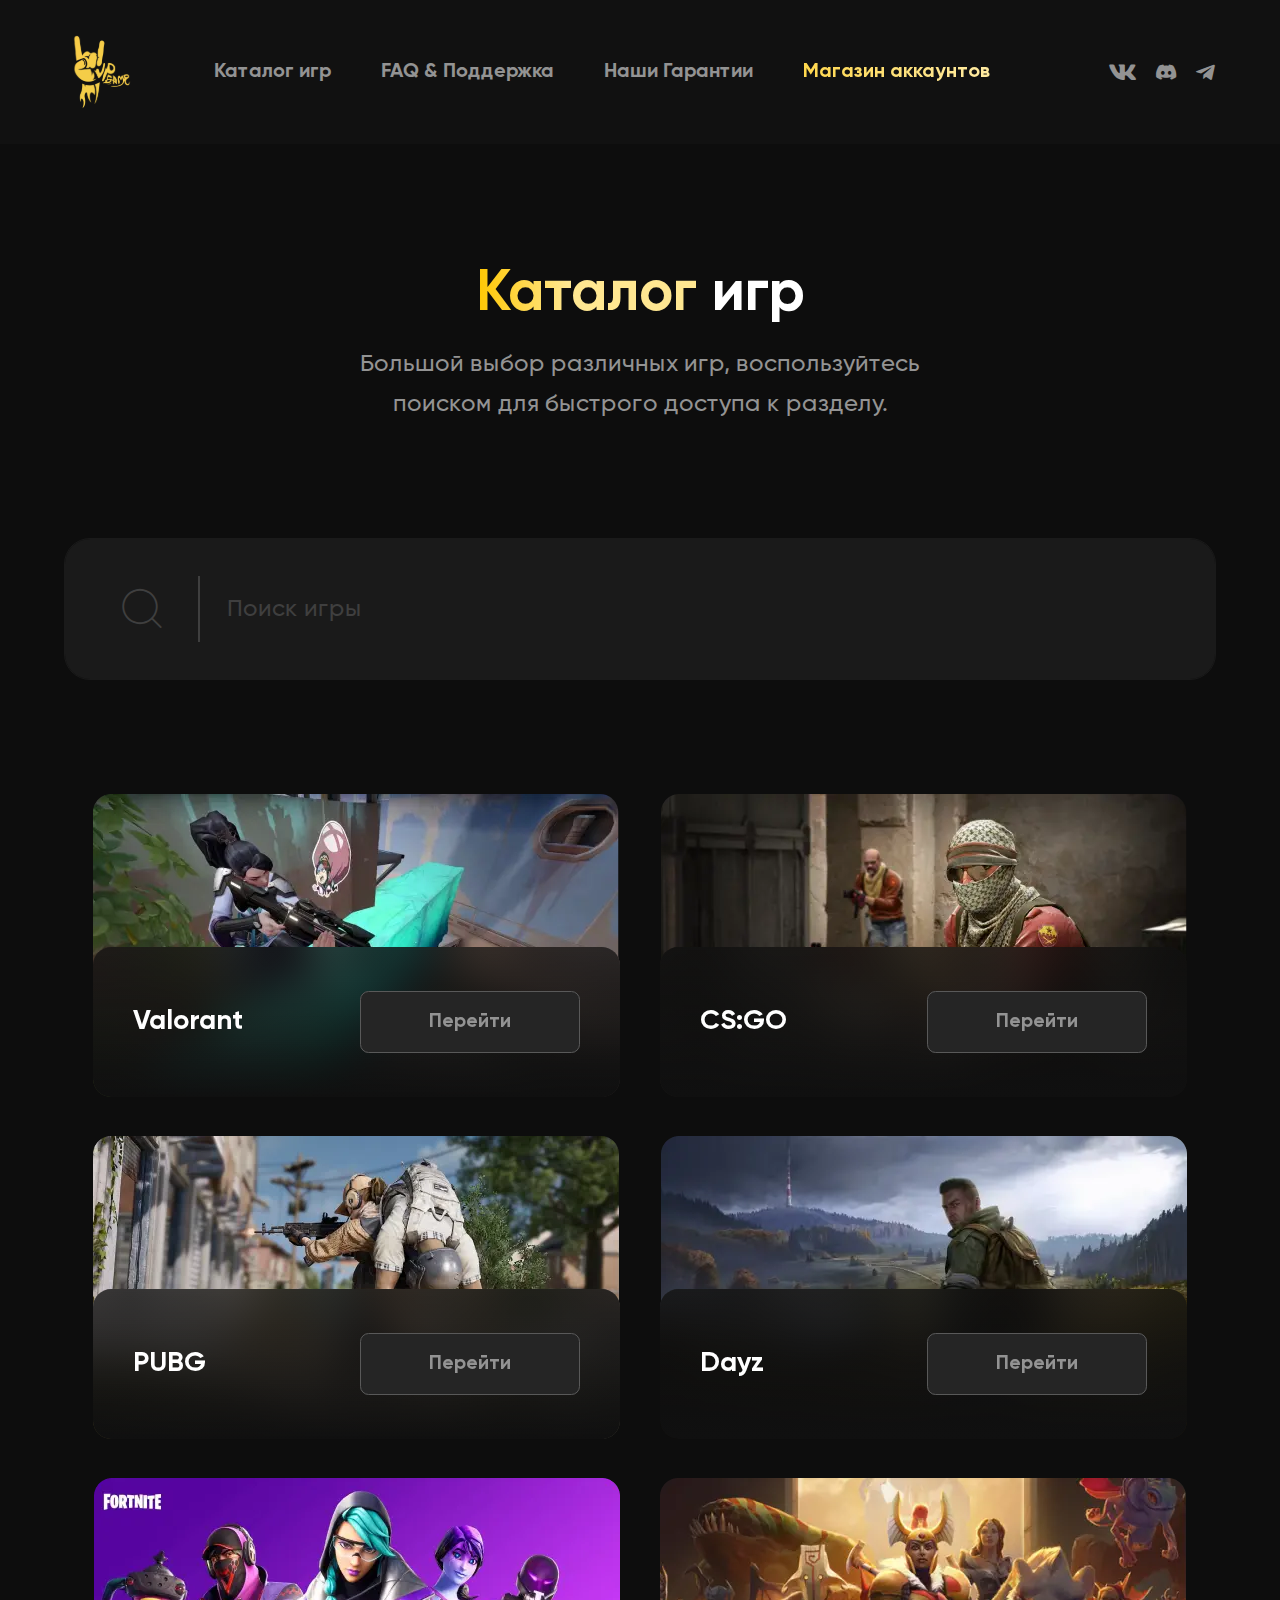
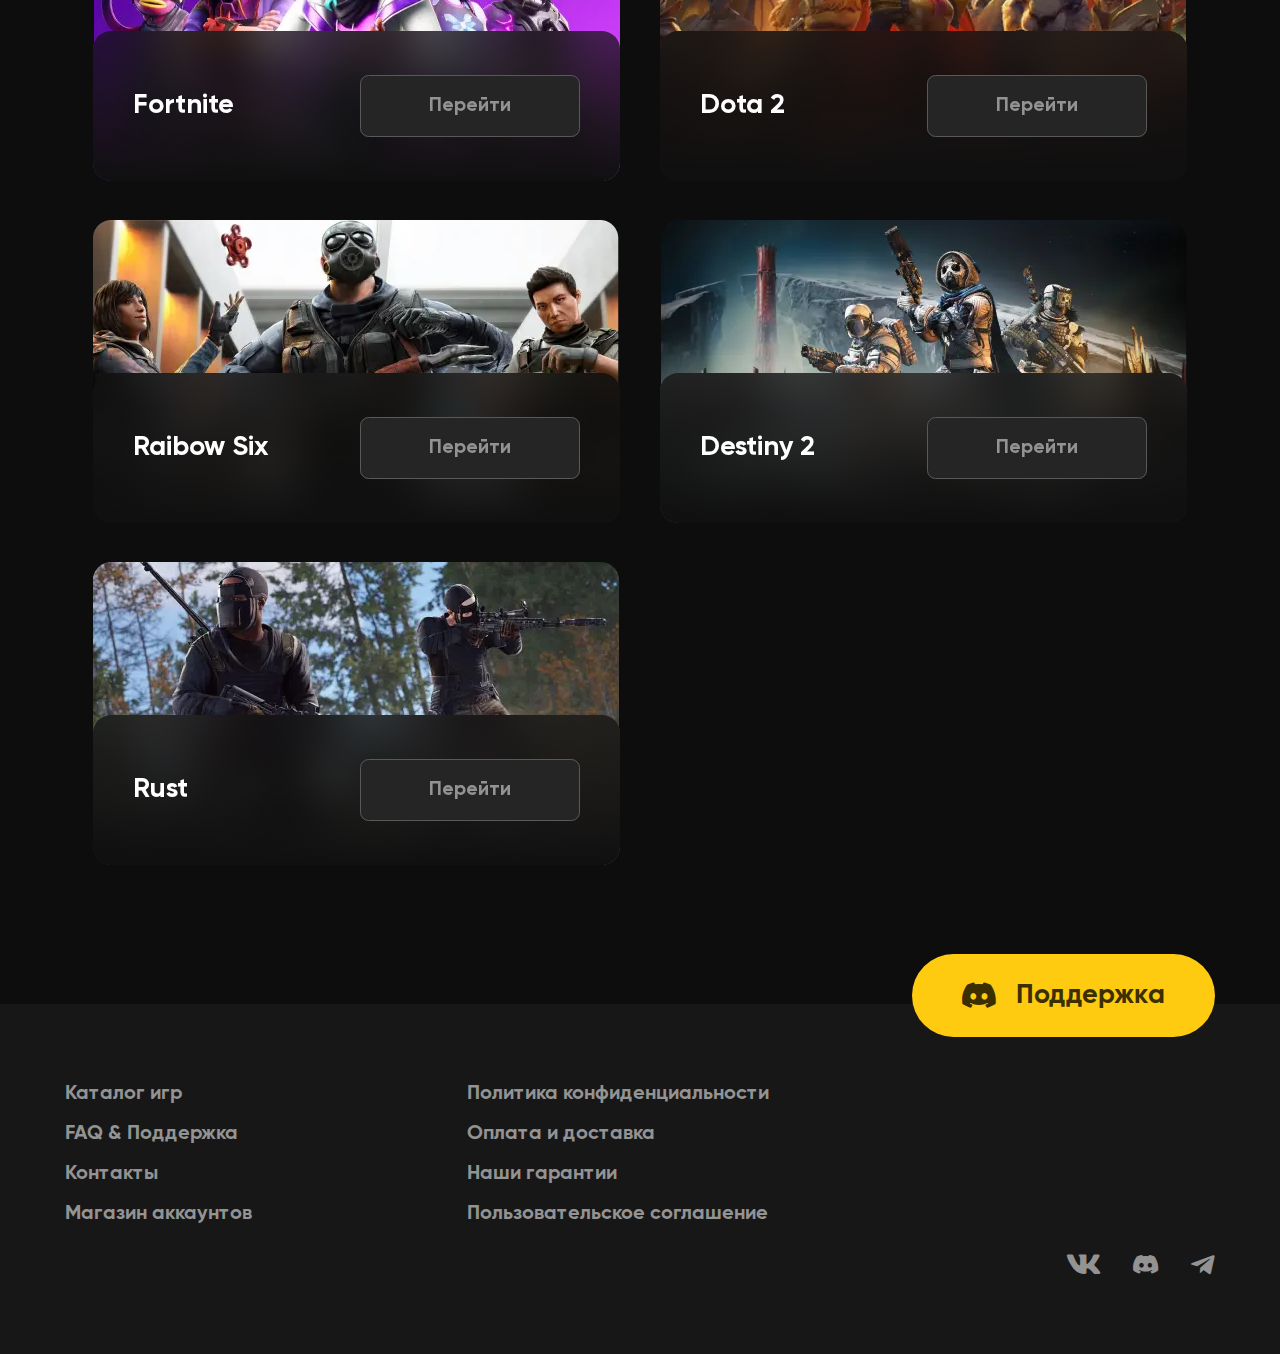
==== commit bf1aedbe: "Add files via upload" ====
--- a/catalog.html
+++ b/catalog.html
@@ -6,7 +6,7 @@
 	<meta charset="UTF-8">
 	<meta name="format-detection" content="telephone=no">
 	<!-- <style>body{opacity: 0;}</style> -->
-	<link rel="stylesheet" href="css/style.min.css?_v=20220925231425">
+	<link rel="stylesheet" href="css/style.min.css?_v=20220926130516">
 	<link rel="shortcut icon" href="favicon.ico">
 	<!-- <meta name="robots" content="noindex, nofollow"> -->
 	<meta name="viewport" content="width=device-width, initial-scale=1.0">
@@ -61,7 +61,7 @@
 								<div class="grid-fav__item item-fav">
 									<div class="item-fav__body">
 										<div class="item-fav__img">
-											<img src="img/fav/valoriant.png" alt="Valoriant">
+											<picture><source srcset="img/fav/valoriant.webp" type="image/webp"><img src="img/fav/valoriant.png" alt="Valoriant"></picture>
 											<div class="item-fav__block">
 												<div class="block-fav__body">
 													<div class="block-fav__title">
@@ -78,7 +78,7 @@
 								<div class="grid-fav__item item-fav">
 									<div class="item-fav__body">
 										<div class="item-fav__img">
-											<img src="img/fav/csgo.png" alt="CS:GO">
+											<picture><source srcset="img/fav/csgo.webp" type="image/webp"><img src="img/fav/csgo.png" alt="CS:GO"></picture>
 											<div class="item-fav__block">
 												<div class="block-fav__body">
 													<div class="block-fav__title">
@@ -95,7 +95,7 @@
 								<div class="grid-fav__item item-fav">
 									<div class="item-fav__body">
 										<div class="item-fav__img">
-											<img src="img/fav/pubg.png" alt="PUBG">
+											<picture><source srcset="img/fav/pubg.webp" type="image/webp"><img src="img/fav/pubg.png" alt="PUBG"></picture>
 											<div class="item-fav__block">
 												<div class="block-fav__body">
 													<div class="block-fav__title">
@@ -112,7 +112,7 @@
 								<div class="grid-fav__item item-fav">
 									<div class="item-fav__body">
 										<div class="item-fav__img">
-											<img src="img/fav/dayz.png" alt="Dayz">
+											<picture><source srcset="img/fav/dayz.webp" type="image/webp"><img src="img/fav/dayz.png" alt="Dayz"></picture>
 											<div class="item-fav__block">
 												<div class="block-fav__body">
 													<div class="block-fav__title">
@@ -129,7 +129,7 @@
 								<div class="grid-fav__item item-fav">
 									<div class="item-fav__body">
 										<div class="item-fav__img">
-											<img src="img/fav/fortnite.png" alt="Fortnite">
+											<picture><source srcset="img/fav/fortnite.webp" type="image/webp"><img src="img/fav/fortnite.png" alt="Fortnite"></picture>
 											<div class="item-fav__block">
 												<div class="block-fav__body">
 													<div class="block-fav__title">
@@ -146,7 +146,7 @@
 								<div class="grid-fav__item item-fav">
 									<div class="item-fav__body">
 										<div class="item-fav__img">
-											<img src="img/fav/dota2.png" alt="Dota 2">
+											<picture><source srcset="img/fav/dota2.webp" type="image/webp"><img src="img/fav/dota2.png" alt="Dota 2"></picture>
 											<div class="item-fav__block">
 												<div class="block-fav__body">
 													<div class="block-fav__title">
@@ -163,7 +163,7 @@
 								<div class="grid-fav__item item-fav">
 									<div class="item-fav__body">
 										<div class="item-fav__img">
-											<img src="img/fav/raibowsix.png" alt="Raibow Six">
+											<picture><source srcset="img/fav/raibowsix.webp" type="image/webp"><img src="img/fav/raibowsix.png" alt="Raibow Six"></picture>
 											<div class="item-fav__block">
 												<div class="block-fav__body">
 													<div class="block-fav__title">
@@ -180,7 +180,7 @@
 								<div class="grid-fav__item item-fav">
 									<div class="item-fav__body">
 										<div class="item-fav__img">
-											<img src="img/fav/destiny2.png" alt="Destiny 2">
+											<picture><source srcset="img/fav/destiny2.webp" type="image/webp"><img src="img/fav/destiny2.png" alt="Destiny 2"></picture>
 											<div class="item-fav__block">
 												<div class="block-fav__body">
 													<div class="block-fav__title">
@@ -197,7 +197,7 @@
 								<div class="grid-fav__item item-fav">
 									<div class="item-fav__body">
 										<div class="item-fav__img">
-											<img src="img/fav/rust.png" alt="Rust">
+											<picture><source srcset="img/fav/rust.webp" type="image/webp"><img src="img/fav/rust.png" alt="Rust"></picture>
 											<div class="item-fav__block">
 												<div class="block-fav__body">
 													<div class="block-fav__title">
@@ -258,7 +258,7 @@
 			</div>
 		</footer>
 	</div>
-	<script src="js/app.min.js?_v=20220925231425"></script>
+	<script src="js/app.min.js?_v=20220926130516"></script>
 </body>
 
 </html>--- a/css/style.min.css
+++ b/css/style.min.css
@@ -1 +1 @@
-@charset "UTF-8";@font-face{font-family:Gilroy;font-display:swap;src:url(../fonts/Gilroy-Medium.woff2) format("woff2"),url(../fonts/Gilroy-Medium.woff) format("woff");font-weight:500;font-style:normal}@font-face{font-family:Gilroy;font-display:swap;src:url(../fonts/Gilroy-Bold.woff2) format("woff2"),url(../fonts/Gilroy-Bold.woff) format("woff");font-weight:700;font-style:normal}@font-face{font-family:icons;font-display:swap;src:url(../fonts/icons.woff2) format("woff2"),url(../fonts/icons.woff) format("woff");font-weight:400;font-style:normal}[class*=icon-]:before{font-family:icons;font-style:normal;font-weight:400;font-variant:normal;text-transform:none;line-height:1;-webkit-font-smoothing:antialiased;-moz-osx-font-smoothing:grayscale}[class*=icon-]:before{display:block}.icon-search:before{content:"\e903"}.icon-vk:before{content:"\e900"}.icon-discord:before{content:"\e901"}.icon-telegram:before{content:"\e902"}*{padding:0;margin:0;border:0}*,:after,:before{-webkit-box-sizing:border-box;box-sizing:border-box}body,html{height:100%;min-width:320px}body{color:#939393;line-height:1;font-family:Gilroy;font-size:1.25rem;-ms-text-size-adjust:100%;-moz-text-size-adjust:100%;-webkit-text-size-adjust:100%;-webkit-font-smoothing:antialiased;-moz-osx-font-smoothing:grayscale}button,input,textarea{font-family:Gilroy;font-size:inherit}button{cursor:pointer;color:inherit;background-color:inherit}a{color:inherit}a:link,a:visited{text-decoration:none}a:hover{text-decoration:none}ul li{list-style:none}img{vertical-align:top}h1,h2,h3,h4,h5,h6{font-weight:inherit;font-size:inherit}body{background:#0d0d0d;font-weight:700}.lock body{overflow:hidden;-ms-touch-action:none;touch-action:none;-ms-scroll-chaining:none;overscroll-behavior:none}.wrapper{min-height:100%;display:-webkit-box;display:-ms-flexbox;display:flex;-webkit-box-orient:vertical;-webkit-box-direction:normal;-ms-flex-direction:column;flex-direction:column}.wrapper>main{-webkit-box-flex:1;-ms-flex:1 1 auto;flex:1 1 auto}.wrapper>*{min-width:0}[class*=__container]{margin:0 auto;max-width:103.75rem;-webkit-box-sizing:content-box;box-sizing:content-box}[class*=-ibg]{position:relative}[class*=-ibg] img{position:absolute;width:100%;height:100%;top:0;left:0;-o-object-fit:cover;object-fit:cover}[class*=-ibg_contain] img{-o-object-fit:contain;object-fit:contain}.gold{background:-o-linear-gradient(.23deg,#ffd646 -8.23%,#ffeaa0 95.87%);background:linear-gradient(89.77deg,#ffd646 -8.23%,#ffeaa0 95.87%);-webkit-background-clip:text;-webkit-text-fill-color:transparent;background-clip:text;-webkit-transition:all .5s cubic-bezier(.2,.17,0,.74) 0s;-o-transition:all .5s cubic-bezier(.2,.17,0,.74) 0s;transition:all .5s cubic-bezier(.2,.17,0,.74) 0s;will-change:contents}.gold:hover{-webkit-filter:contrast(1.2);filter:contrast(1.2)}.yellow-btn{background:-o-linear-gradient(50.03deg,#ffe073 -14.96%,#ffc700 137.97%);background:linear-gradient(39.97deg,#ffe073 -14.96%,#ffc700 137.97%);border:1.50217px solid #ffe99d;border-radius:7.51087px;color:#5f4e11;padding:1.4375rem 2.75rem;-webkit-transition:all .5s cubic-bezier(.2,.17,0,.74) 0s;-o-transition:all .5s cubic-bezier(.2,.17,0,.74) 0s;transition:all .5s cubic-bezier(.2,.17,0,.74) 0s}.yellow-btn:hover{-webkit-filter:contrast(1.2);filter:contrast(1.2)}.gray-btn{padding:1.4375rem 2.75rem;background:#1e1e1e;border:.751087px solid #8e8e8e;border-radius:7.51087px;color:#999;-webkit-transition:all .5s cubic-bezier(.2,.17,0,.74) 0s;-o-transition:all .5s cubic-bezier(.2,.17,0,.74) 0s;transition:all .5s cubic-bezier(.2,.17,0,.74) 0s}.gray-btn:hover{-webkit-filter:contrast(.8);filter:contrast(.8)}.gold-label{background:-webkit-gradient(linear,left top,right top,from(#ffc700),color-stop(41.69%,#ffe791));background:-o-linear-gradient(left,#ffc700 0,#ffe791 41.69%);background:linear-gradient(90deg,#ffc700 0,#ffe791 41.69%);-webkit-background-clip:text;-webkit-text-fill-color:transparent;background-clip:text}.sidebar{position:sticky;position:-webkit-sticky;top:50px;-ms-flex-item-align:start;align-self:flex-start}.sidebar__body{position:relative;padding:4.0625rem 5.5rem;border-radius:22.754px;z-index:3;max-width:659px}.sidebar__background{position:absolute;top:0;left:0;width:100%;height:100%;background:-webkit-gradient(linear,left bottom,left top,color-stop(.02%,#101010),color-stop(306.61%,rgba(16,16,16,.07)));background:-o-linear-gradient(bottom,#101010 .02%,rgba(16,16,16,.07) 306.61%);background:linear-gradient(0deg,#101010 .02%,rgba(16,16,16,.07) 306.61%);-webkit-backdrop-filter:blur(26.5464px);backdrop-filter:blur(26.5464px);border-radius:22.754px;z-index:-1}.sidebar__title{margin-bottom:2.5rem}.sidebar__title h3{width:-webkit-min-content;width:-moz-min-content;width:min-content;font-size:3.125rem;color:#fff}.sidebar__choise{width:471px;font-size:1.5625rem;color:#fff;margin-bottom:4.25rem;max-width:-webkit-fit-content;max-width:-moz-fit-content;max-width:fit-content}.sidebar__button{margin-bottom:3.75rem}.sidebar__btn{right:0;left:0;width:100%;padding:2rem 0;display:-webkit-box;display:-ms-flexbox;display:flex;-webkit-box-pack:center;-ms-flex-pack:center;justify-content:center;text-align:center;background:-o-linear-gradient(50.03deg,#ffe073 -14.96%,#ffc700 137.97%);background:linear-gradient(39.97deg,#ffe073 -14.96%,#ffc700 137.97%);border-radius:10.8353px;-webkit-box-align:center;-ms-flex-align:center;align-items:center;color:#1f1f1f;font-size:1.625rem;-webkit-transition:all .5s cubic-bezier(.2,.17,0,.74) 0s;-o-transition:all .5s cubic-bezier(.2,.17,0,.74) 0s;transition:all .5s cubic-bezier(.2,.17,0,.74) 0s}.sidebar__btn:hover{-webkit-filter:contrast(1.2);filter:contrast(1.2)}.sidebar__agree{display:-webkit-box;display:-ms-flexbox;display:flex;font-size:1.625rem;color:#fff;-webkit-box-align:start;-ms-flex-align:start;align-items:flex-start}.sidebar__agree input{margin-right:1.375rem}.list-sidebar__body{margin-bottom:4.375rem}.list-sidebar__item:not(:last-child){margin-bottom:1.125rem}.list-sidebar-item__body{border:1.25313px solid #626262;-webkit-backdrop-filter:blur(26.5464px);backdrop-filter:blur(26.5464px);border-radius:18px;display:-webkit-box;display:-ms-flexbox;display:flex;-webkit-box-pack:justify;-ms-flex-pack:justify;justify-content:space-between;-webkit-box-align:center;-ms-flex-align:center;align-items:center;padding:2.1875rem 2rem}.list-sidebar-item__block{display:-webkit-box;display:-ms-flexbox;display:flex;-webkit-box-align:center;-ms-flex-align:center;align-items:center;color:#fff;font-size:1.5625rem}.list-sidebar-item__price{font-size:1.5625rem;color:#fff}input[type=checkbox]{visibility:hidden}.roundedOne{width:25px;height:25px;border:1px solid #fff;margin:20px auto;border-radius:50%;position:relative;margin-right:1.25rem}.roundedOne label{cursor:pointer;position:absolute;width:20px;height:20px;border-radius:50px;left:50%;top:50%;-webkit-transform:translateX(-50%) translateY(-50%);-ms-transform:translateX(-50%) translateY(-50%);transform:translateX(-50%) translateY(-50%);background-color:transparent}.roundedOne label:after{opacity:0;content:"";position:absolute;width:16px;height:16px;background:#fff;border-radius:50px;top:2px;left:2px;-webkit-box-shadow:inset 0 1px 1px #fff,0 1px 3px rgba(0,0,0,.5);box-shadow:inset 0 1px 1px #fff,0 1px 3px rgba(0,0,0,.5)}.roundedOne label:hover::after{opacity:.3}.roundedOne input[type=checkbox]:checked+label:after{opacity:1}.squaredFour{width:20px;position:relative;margin-right:1.25rem}.squaredFour label{cursor:pointer;position:absolute;width:28px;height:28px;top:0;border-radius:5px;-webkit-box-shadow:inset 0 1px 1px #fff,0 1px 3px rgba(0,0,0,.5);box-shadow:inset 0 1px 1px #fff,0 1px 3px rgba(0,0,0,.5);background:#ffdb59}.squaredFour label:after{opacity:0;content:"";position:absolute;width:18px;height:10px;background:0 0;top:7px;left:5px;border:3px solid #333;border-top:none;border-right:none;-webkit-transform:rotate(-45deg);-ms-transform:rotate(-45deg);transform:rotate(-45deg)}.squaredFour label:hover::after{opacity:.5}.squaredFour input[type=checkbox]:checked+label:after{opacity:1}.header{background:#111}.header__body{display:-webkit-box;display:-ms-flexbox;display:flex;-webkit-box-align:center;-ms-flex-align:center;align-items:center;-webkit-box-pack:justify;-ms-flex-pack:justify;justify-content:space-between;height:144px;position:relative}.header__left{display:-webkit-box;display:-ms-flexbox;display:flex;-webkit-box-align:center;-ms-flex-align:center;align-items:center}.header__logo{margin-right:4.6875rem;position:relative;z-index:5}.header__menu{position:relative}.header__social{display:-webkit-box;display:-ms-flexbox;display:flex;-webkit-box-align:center;-ms-flex-align:center;align-items:center}.header__social a:not(:last-child){margin-right:1.25rem}.header__social a{font-size:1rem;-webkit-transition:all .4s ease 0s;-o-transition:all .4s ease 0s;transition:all .4s ease 0s}.header__social a:hover{color:#fff}.menu__list{display:-webkit-box;display:-ms-flexbox;display:flex;-webkit-box-align:center;-ms-flex-align:center;align-items:center}.menu__item:not(:last-child){margin-right:3.125rem}.menu__link{-webkit-transition:all .4s ease 0s;-o-transition:all .4s ease 0s;transition:all .4s ease 0s}.menu__link:hover{color:#fff}.icon-menu{display:none}body.lock{overflow:hidden}.footer{background-color:#171717}.footer__body{display:-webkit-box;display:-ms-flexbox;display:flex;-webkit-box-pack:justify;-ms-flex-pack:justify;justify-content:space-between;padding:5rem 0;position:relative}.footer__block{display:-webkit-box;display:-ms-flexbox;display:flex}.footer__item:not(:last-child){margin-bottom:1.25rem}.footer__link{-webkit-transition:all .3s cubic-bezier(.55,.055,.675,.19) 0s;-o-transition:all .3s cubic-bezier(.55,.055,.675,.19) 0s;transition:all .3s cubic-bezier(.55,.055,.675,.19) 0s}.footer__link:hover{color:#fff}.footer__social{-ms-flex-item-align:end;align-self:flex-end;display:-webkit-box;display:-ms-flexbox;display:flex}.footer__social a:not(:last-child){margin-right:2.0625rem}.footer__social a{-webkit-transition:all .3s cubic-bezier(.55,.055,.675,.19) 0s;-o-transition:all .3s cubic-bezier(.55,.055,.675,.19) 0s;transition:all .3s cubic-bezier(.55,.055,.675,.19) 0s}.footer__social a:hover{color:#fff}.block-footer__body{display:-webkit-box;display:-ms-flexbox;display:flex}.block-footer__left-col{margin-right:13.4375rem}.footer__support{position:absolute;top:-50px;right:0}.footer__support-btn{display:-webkit-box;display:-ms-flexbox;display:flex;-webkit-box-align:center;-ms-flex-align:center;align-items:center;background:#ffcb11;border-radius:125px;padding:1.75rem 3.125rem;font-size:1.6875rem;color:#3b2f00;-webkit-transition:all .5s cubic-bezier(.2,.17,0,.74) 0s;-o-transition:all .5s cubic-bezier(.2,.17,0,.74) 0s;transition:all .5s cubic-bezier(.2,.17,0,.74) 0s}.footer__support-btn div{margin-right:1.25rem}.footer__support-btn:hover{background-color:#f3ca34}.top{position:relative;overflow:hidden}.top__body{display:-webkit-box;display:-ms-flexbox;display:flex}.top__decoration{position:absolute;bottom:0;right:0;z-index:-1;height:40.625rem;width:800px}.top__decoration img{height:100%;-o-object-fit:cover;object-fit:cover;width:100%;-o-object-position:top;object-position:top}.leftblock-top__body{position:relative;z-index:2}.leftblock-top__title{margin-top:7.1875rem;width:800px}.leftblock-top__title h1{color:#fff;font-size:4.5rem;line-height:98px}.leftblock-top__descr{margin-top:2.5rem;font-weight:500;font-size:1.5rem;color:#fff;width:621px;line-height:1.875}.leftblock-top__btns-block{margin-top:3.4375rem}.leftblock-top__btn{font-size:1.5rem}.leftblock-top__btn:first-child{margin-right:.9375rem}.rightblock-top{margin-left:-7.5rem;margin-top:2.5rem}.swiper{position:relative}.swiper-wrapper{width:1050px}.swiper-slide{height:50rem}.swiper-slide img{height:100%;-o-object-fit:cover;object-fit:cover;width:100%;-o-object-position:top;object-position:top}.fav{position:relative}.fav__decoration{position:absolute;bottom:0;left:0;height:400px;width:500px;z-index:-1}.fav__decoration img{width:100%;height:100%;-o-object-fit:cover;object-fit:cover;-o-object-position:top;object-position:top}.fav__body{margin-top:4.375rem;display:-webkit-box;display:-ms-flexbox;display:flex;-webkit-box-orient:vertical;-webkit-box-direction:normal;-ms-flex-direction:column;flex-direction:column;-webkit-box-align:center;-ms-flex-align:center;align-items:center;padding-bottom:6.25rem}.fav__label h2{font-size:3.625rem;line-height:1.724137931;color:#fff;text-align:center}.fav__descr{font-size:1.5rem;line-height:2.0833333333;margin-bottom:4.375rem;text-align:center}.grid-fav__body{display:-ms-grid;display:grid;-ms-grid-columns:1fr 1fr 1fr;grid-template-columns:1fr 1fr 1fr;gap:40px}.item-fav__body{border-radius:18.1577px;width:100%}.item-fav__img{position:relative}.item-fav__img img{max-width:100%;max-height:100%;-o-object-fit:cover;object-fit:cover;-o-object-position:center;object-position:center}.item-fav__block{position:absolute;bottom:-1px;left:0;right:0;width:100%;background:-webkit-gradient(linear,left bottom,left top,color-stop(.02%,#101010),color-stop(306.61%,rgba(16,16,16,.07)));background:-o-linear-gradient(bottom,#101010 .02%,rgba(16,16,16,.07) 306.61%);background:linear-gradient(0deg,#101010 .02%,rgba(16,16,16,.07) 306.61%);-webkit-backdrop-filter:blur(21.184px);backdrop-filter:blur(21.184px);border-radius:18.1577px;padding:0 2.5rem}.block-fav__body{height:9.375rem;display:-webkit-box;display:-ms-flexbox;display:flex;-webkit-box-pack:justify;-ms-flex-pack:justify;justify-content:space-between;-webkit-box-align:center;-ms-flex-align:center;align-items:center}.block-fav__title h3{font-size:1.725rem;line-height:2.2222222222;color:#fff}.block-fav__btn{padding:1.25rem 4.25rem;background:#252525;border:1.29886px solid #595959;border-radius:8.64654px;-webkit-transition:all .5s cubic-bezier(.2,.17,0,.74) 0s;-o-transition:all .5s cubic-bezier(.2,.17,0,.74) 0s;transition:all .5s cubic-bezier(.2,.17,0,.74) 0s}.block-fav__btn:hover{background:#ffc700;border:1.29886px solid #ffe99d;color:#5f4e11}.catalog__body{display:-webkit-box;display:-ms-flexbox;display:flex;-webkit-box-orient:vertical;-webkit-box-direction:normal;-ms-flex-direction:column;flex-direction:column;-webkit-box-align:center;-ms-flex-align:center;align-items:center;margin-top:6.25rem;margin-bottom:8.75rem}.catalog__title h1{font-size:3.625rem;line-height:1.724137931;color:#fff}.catalog__descr{font-size:1.5rem;line-height:1.6666666667;font-weight:500;max-width:579px;text-align:center;margin-bottom:7.1875rem}.catalog__search-block{margin-bottom:7.1875rem;width:100%;position:relative}.catalog__search-block::before{content:"";position:absolute;top:50%;left:133px;-webkit-transform:translateY(-50%);-ms-transform:translateY(-50%);transform:translateY(-50%);width:.125rem;height:4.125rem;background-color:#3f3f3f;z-index:2;color:#fff}.catalog__search-input{height:8.75rem;width:100%;background:#1a1a1a;border-radius:25px;padding-left:10.125rem;outline:1px solid #1a1a1a;color:#fff;font-size:1.5rem}.catalog__search-input::-webkit-input-placeholder{color:#3f3f3f;font-size:1.5rem}.catalog__search-input::-moz-placeholder{color:#3f3f3f;font-size:1.5rem}.catalog__search-input:-ms-input-placeholder{color:#3f3f3f;font-size:1.5rem}.catalog__search-input::-ms-input-placeholder{color:#3f3f3f;font-size:1.5rem}.catalog__search-input::placeholder{color:#3f3f3f;font-size:1.5rem}.catalog .icon-search{color:#3f3f3f;font-size:2.5rem;position:absolute;top:50%;left:57px;-webkit-transform:translateY(-50%);-ms-transform:translateY(-50%);transform:translateY(-50%);-webkit-transition:all .5s cubic-bezier(.2,.17,0,.74) 0s;-o-transition:all .5s cubic-bezier(.2,.17,0,.74) 0s;transition:all .5s cubic-bezier(.2,.17,0,.74) 0s}.catalog .icon-search:hover{color:#fff}.catalog-items__body{display:-webkit-box;display:-ms-flexbox;display:flex;-webkit-box-orient:vertical;-webkit-box-direction:normal;-ms-flex-direction:column;flex-direction:column;-webkit-box-align:center;-ms-flex-align:center;align-items:center;margin-top:6.5rem;margin-bottom:8.125rem}.catalog-items__title{margin-bottom:2.1875rem}.catalog-items__title h1{font-size:3.625rem}.catalog-items__descr{max-width:1267px;text-align:center;margin-bottom:6.25rem;font-weight:500;font-size:1.5rem}.grid-catalog-items__body{display:-ms-grid;display:grid;-ms-grid-columns:1fr 1fr 1fr;grid-template-columns:1fr 1fr 1fr;gap:40px}.item-catalog-items__body{position:relative;border-radius:18px}.item-catalog-items__body img{width:100%;height:100%;-o-object-fit:cover;object-fit:cover;-o-object-position:center;object-position:center}.item-catalog-items__block{position:absolute;bottom:-1px;left:0;right:0}.block-catalog-items__body{height:9.375rem;background:-webkit-gradient(linear,left bottom,left top,color-stop(.02%,#101010),color-stop(306.61%,rgba(16,16,16,.07)));background:-o-linear-gradient(bottom,#101010 .02%,rgba(16,16,16,.07) 306.61%);background:linear-gradient(0deg,#101010 .02%,rgba(16,16,16,.07) 306.61%);-webkit-backdrop-filter:blur(21.184px);backdrop-filter:blur(21.184px);border-radius:18px;display:-webkit-box;display:-ms-flexbox;display:flex;-webkit-box-align:center;-ms-flex-align:center;align-items:center;-webkit-box-pack:justify;-ms-flex-pack:justify;justify-content:space-between;padding:2.5rem 1.25rem}.block-catalog-items__label{color:#fff;font-size:1.6875rem}.block-catalog-items__btn-block{display:-webkit-box;display:-ms-flexbox;display:flex;-webkit-box-align:center;-ms-flex-align:center;align-items:center}.block-catalog-items__price{margin-right:1.4375rem;color:#fff;font-size:1.6875rem}.block-catalog-items__btn{background:-o-linear-gradient(50.03deg,#ffe073 -14.96%,#ffc700 137.97%);background:linear-gradient(39.97deg,#ffe073 -14.96%,#ffc700 137.97%);border:1.2px solid #ffe99d;border-radius:8px;padding:1.25rem 2.0625rem;color:#5f4e11;-webkit-transition:all .5s cubic-bezier(.2,.17,0,.74) 0s;-o-transition:all .5s cubic-bezier(.2,.17,0,.74) 0s;transition:all .5s cubic-bezier(.2,.17,0,.74) 0s}.block-catalog-items__btn:hover{-webkit-filter:contrast(1.2);filter:contrast(1.2)}.single-cheat__body{margin-top:10.75rem;margin-bottom:6.25rem}.single-cheat__wrapper{display:-webkit-box;display:-ms-flexbox;display:flex;-webkit-box-pack:justify;-ms-flex-pack:justify;justify-content:space-between}.single-cheat__descr{font-size:1.5625rem;max-width:885px;color:#6d6d6d;margin-bottom:6.25rem}.single-cheat__block{width:-webkit-fit-content;width:-moz-fit-content;width:fit-content;padding-right:6.25rem;border-right:1px solid #6f6f6f}.single-cheat__label{margin-bottom:2.5rem}.single-cheat__label h2{font-size:3.625rem;color:#fff}.single-cheat__btn-more{margin-bottom:10rem}.single-cheat__btn{background:#282828;border-radius:10px;color:#818181;-webkit-transition:all .5s cubic-bezier(.2,.17,0,.74) 0s;-o-transition:all .5s cubic-bezier(.2,.17,0,.74) 0s;transition:all .5s cubic-bezier(.2,.17,0,.74) 0s;padding:2.5rem 0;width:100%;display:-webkit-box;display:-ms-flexbox;display:flex;-webkit-box-pack:center;-ms-flex-pack:center;justify-content:center;-webkit-box-align:center;-ms-flex-align:center;align-items:center}.single-cheat__btn:hover{-webkit-filter:contrast(.8);filter:contrast(.8)}.title-block-single-cheat__body{display:-webkit-box;display:-ms-flexbox;display:flex;-webkit-box-align:center;-ms-flex-align:center;align-items:center;margin-bottom:2.1875rem}.title-block-single-cheat__title{margin-right:2.1875rem}.title-block-single-cheat__title h1{font-size:3.625rem;color:#fff}.title-block-single-cheat__rate{display:-webkit-box;display:-ms-flexbox;display:flex;-webkit-box-align:center;-ms-flex-align:center;align-items:center;margin-right:1.25rem}.title-block-single-cheat__rate p{position:relative;bottom:-2px;margin-right:.25rem}.title-block-single-cheat__comm{display:-webkit-box;display:-ms-flexbox;display:flex;-webkit-box-align:center;-ms-flex-align:center;align-items:center;color:#fff}.title-block-single-cheat__comm p{position:relative;bottom:-2px;margin-right:.25rem}.images-single-cheat__body{display:-ms-grid;display:grid;-ms-grid-columns:1fr 1fr 1fr;grid-template-columns:1fr 1fr 1fr;justify-items:start;gap:20px;margin-bottom:5.625rem}.images-single-cheat__img{border-radius:15px}.images-single-cheat__img img{width:100%;height:100%;-o-object-fit:cover;object-fit:cover;-o-object-position:center;object-position:center}.func-single-cheat__list{margin-bottom:5.625rem}.func-single-cheat__item{padding-left:2rem;position:relative;color:#fff}.func-single-cheat__item::before{content:"";position:absolute;top:50%;left:0;-webkit-transform:translateY(-50%);-ms-transform:translateY(-50%);transform:translateY(-50%);width:19px;height:3px;background-color:#ffd12e}.func-single-cheat__item:not(:last-child){margin-bottom:1.875rem}.system-block-single-cheat__body{padding:3.125rem 3.125rem 3.125rem 0;margin-bottom:12.5rem;border-top:1px solid #6f6f6f;border-bottom:1px solid #6f6f6f}.system-block-single-cheat__label{margin-bottom:5rem}.system-block-single-cheat__label h2{font-size:3.625rem;color:#fff}.grid-system-block-single-cheat__body{display:-ms-grid;display:grid;-ms-grid-columns:1fr 1fr;grid-template-columns:1fr 1fr;gap:50px}.item-single-cheat__label{margin-bottom:.3125rem}.item-single-cheat__label h3{font-size:1.3125rem}.item-single-cheat__block{display:-webkit-box;display:-ms-flexbox;display:flex;-webkit-box-align:center;-ms-flex-align:center;align-items:center;color:#fff;font-size:1.3125rem}.item-single-cheat__block img{margin-right:.625rem}@media (max-width:105em){[class*=__container]{max-width:71.875rem}.footer__block{margin-bottom:3.125rem}.leftblock-top__title{width:750px}.leftblock-top__descr{width:580px}.rightblock-top{margin-left:-15.625rem}.grid-fav__body{-ms-grid-columns:1fr 1fr;grid-template-columns:1fr 1fr}.grid-catalog-items__body{-ms-grid-columns:1fr 1fr;grid-template-columns:1fr 1fr}}@media (max-width:35em){.block-fav__body{height:6.25rem}}@media (max-width:74.99875em){[class*=__container]{max-width:60.625rem}.sidebar__body{padding:1.875rem 2.5rem;max-width:400px}.sidebar__title h3{font-size:2.5rem}.sidebar__choise{font-size:1.375rem}.sidebar__btn{padding:1.5625rem 0}.list-sidebar-item__body{padding:1.25rem}.list-sidebar-item__block{font-size:1.25rem}.list-sidebar-item__price{font-size:1.25rem}.header__logo{margin-right:2.5rem}.menu__item{text-align:center}.menu__item:not(:last-child){margin-right:1.875rem}.block-footer__left-col{margin-right:7.5rem}.top__decoration{display:none}.rightblock-top{margin-left:-30rem}.swiper-slide{opacity:.4}.block-fav__body{height:100px}.catalog__search-block::before{left:105px}.catalog__search-input{height:6.25rem;padding-left:8.4375rem}.catalog .icon-search{left:30px}.catalog-items__body{margin-top:4.375rem;margin-bottom:6.25rem}.single-cheat__body{margin-top:7.5rem}}@media (max-width:61.99875em){[class*=__container]{max-width:46.875rem}.sidebar{position:static;top:0;margin-top:-6.25rem;margin-bottom:6.25rem;left:0;right:0}.sidebar__body{max-width:-webkit-max-content;max-width:-moz-max-content;max-width:max-content}.footer__body{-ms-flex-wrap:wrap;flex-wrap:wrap;-webkit-box-pack:space-evenly;-ms-flex-pack:space-evenly;justify-content:space-evenly}.footer__social a{font-size:1.75rem}.footer__support{right:50%;-webkit-transform:translateX(50%);-ms-transform:translateX(50%);transform:translateX(50%)}.top__body{-webkit-box-orient:vertical;-webkit-box-direction:normal;-ms-flex-direction:column;flex-direction:column;-webkit-box-align:center;-ms-flex-align:center;align-items:center}.leftblock-top__body{display:-webkit-box;display:-ms-flexbox;display:flex;-webkit-box-orient:vertical;-webkit-box-direction:normal;-ms-flex-direction:column;flex-direction:column;-webkit-box-align:center;-ms-flex-align:center;align-items:center}.leftblock-top__title{width:100%;text-align:center;margin-top:3.125rem}.leftblock-top__descr{width:100%;text-align:center}.rightblock-top{margin-left:0;margin-top:-31.25rem}.grid-fav__body{-ms-grid-columns:1fr;grid-template-columns:1fr}.catalog__body{margin-top:4.375rem;margin-bottom:6.25rem}.catalog__descr{margin-bottom:4.375rem}.catalog__search-block{margin-bottom:4.375rem}.catalog-items__body{margin-top:3.125rem}.block-catalog-items__body{height:6.25rem;padding:1.25rem .9375rem;border-radius:14px}.block-catalog-items__label{font-size:1.4375rem}.block-catalog-items__price{font-size:1.5625rem}.block-catalog-items__btn{padding:.625rem 1.25rem}.single-cheat__body{margin-bottom:3.125rem}.single-cheat__wrapper{-webkit-box-orient:vertical;-webkit-box-direction:normal;-ms-flex-direction:column;flex-direction:column}.images-single-cheat__body{-ms-grid-columns:1fr 1fr;grid-template-columns:1fr 1fr}}@media (max-width:47.99875em){[class*=__container]{max-width:none;padding:0 .625rem}.sidebar{margin-top:-9.375rem;margin-right:.625rem}.header__social a{font-size:1.5625rem}.header__social a:not(:last-child){margin-right:2.1875rem}.menu__body{position:absolute;top:-60px;left:-140px;width:110vw;height:110vh;background-color:#111;-webkit-transform:translateX(-100%);-ms-transform:translateX(-100%);transform:translateX(-100%);-webkit-transition:all .5s ease 0s;-o-transition:all .5s ease 0s;transition:all .5s ease 0s;z-index:4}.menu__body.open{-webkit-transform:translateX(0);-ms-transform:translateX(0);transform:translateX(0)}.menu__list{-ms-flex-pack:distribute;justify-content:space-around;-webkit-box-orient:vertical;-webkit-box-direction:normal;-ms-flex-direction:column;flex-direction:column;min-height:100%}.menu__item:not(:last-child){margin-right:0}.menu__link{font-size:1.625rem}.icon-menu{display:block;position:relative;width:1.875rem;height:1.125rem;cursor:pointer;z-index:5}.icon-menu span,.icon-menu::after,.icon-menu::before{content:"";-webkit-transition:all .3s ease 0s;-o-transition:all .3s ease 0s;transition:all .3s ease 0s;right:0;position:absolute;width:100%;height:.125rem;background-color:#ffd646}.icon-menu::before{top:0}.icon-menu::after{bottom:0}.icon-menu span{top:calc(50% - .0625rem)}.icon-menu.open span{width:0}.icon-menu.open::before{top:calc(50% - .0625rem);-webkit-transform:rotate(-45deg);-ms-transform:rotate(-45deg);transform:rotate(-45deg)}.icon-menu.open::after{bottom:calc(50% - .0625rem);-webkit-transform:rotate(45deg);-ms-transform:rotate(45deg);transform:rotate(45deg)}.leftblock-top__title h1{font-size:3.75rem}.fav__decoration{height:18.75rem;width:25rem}.catalog__body{margin-top:2.5rem}.catalog__descr{margin-bottom:3.125rem}.catalog__search-block{margin-bottom:3.125rem}.catalog-items__descr{font-size:1.25rem}.grid-catalog-items__body{-ms-grid-columns:1fr;grid-template-columns:1fr}.single-cheat__body{margin-top:4.375rem}.single-cheat__descr{font-size:1.25rem}.single-cheat__block{padding-right:0}.title-block-single-cheat__title h1{font-size:2.5rem}}@media (max-width:40.375em){.footer__body{-webkit-box-orient:vertical;-webkit-box-direction:normal;-ms-flex-direction:column;flex-direction:column;-webkit-box-align:center;-ms-flex-align:center;align-items:center;-webkit-box-pack:justify;-ms-flex-pack:justify;justify-content:space-between}.footer__list{display:-webkit-box;display:-ms-flexbox;display:flex;-webkit-box-orient:vertical;-webkit-box-direction:normal;-ms-flex-direction:column;flex-direction:column;-webkit-box-align:center;-ms-flex-align:center;align-items:center}.footer__item{text-align:center}.footer__item:not(:last-child){margin-bottom:2.1875rem}.footer__social{-ms-flex-item-align:center;-ms-grid-row-align:center;align-self:center}.block-footer__body{-webkit-box-orient:vertical;-webkit-box-direction:reverse;-ms-flex-direction:column-reverse;flex-direction:column-reverse;-webkit-box-align:center;-ms-flex-align:center;align-items:center;max-width:250px}.block-footer__left-col{margin-right:0}.block-footer__right-col{margin-bottom:3.125rem}}@media (max-width:36.25em){.leftblock-top__title h1{font-size:2.8125rem;line-height:1.3333333333}.leftblock-top__btns-block{display:-webkit-box;display:-ms-flexbox;display:flex;-webkit-box-orient:vertical;-webkit-box-direction:normal;-ms-flex-direction:column;flex-direction:column;-webkit-box-align:center;-ms-flex-align:center;align-items:center}.leftblock-top__btn:first-child{margin-right:0;margin-bottom:1.875rem}.rightblock-top{margin-top:-37.5rem}.swiper-wrapper{width:600px}}@media (max-width:34.375em){.fav__body{margin-top:3.125rem;padding-bottom:3.125rem}.fav__label h2{font-size:2.8125rem;line-height:1.1111111111}}@media (max-width:29.99875em){.sidebar__agree{font-size:1.125rem}.item-fav__block{padding:0 .625rem}.item-fav__block{padding:0 1.25rem;border-radius:18.1577px 18.1577px 8px 8px}.block-fav__body{height:3.125rem}.block-fav__btn{padding:.625rem 1.25rem}.catalog__title h1{font-size:2.8125rem}.catalog__descr{font-size:1.25rem}.catalog__search-block::before{height:2.5rem;left:80px}.catalog__search-input{height:4.375rem;padding-left:6.25rem}.catalog .icon-search{font-size:1.875rem}.catalog-items__descr{font-size:1.125rem;margin-bottom:4.375rem}.single-cheat__body{margin-top:3.125rem}.images-single-cheat__body{-ms-grid-columns:1fr;grid-template-columns:1fr}}@media (max-width:25.625em){.block-fav__btn{padding:1.25rem 2.5rem}}+@charset "UTF-8";@font-face{font-family:Gilroy;font-display:swap;src:url(../fonts/Gilroy-Medium.woff2) format("woff2"),url(../fonts/Gilroy-Medium.woff) format("woff");font-weight:500;font-style:normal}@font-face{font-family:Gilroy;font-display:swap;src:url(../fonts/Gilroy-Bold.woff2) format("woff2"),url(../fonts/Gilroy-Bold.woff) format("woff");font-weight:700;font-style:normal}@font-face{font-family:icons;font-display:swap;src:url(../fonts/icons.woff2) format("woff2"),url(../fonts/icons.woff) format("woff");font-weight:400;font-style:normal}[class*=icon-]:before{font-family:icons;font-style:normal;font-weight:400;font-variant:normal;text-transform:none;line-height:1;-webkit-font-smoothing:antialiased;-moz-osx-font-smoothing:grayscale}[class*=icon-]:before{display:block}.icon-search:before{content:"\e903"}.icon-vk:before{content:"\e900"}.icon-discord:before{content:"\e901"}.icon-telegram:before{content:"\e902"}*{padding:0;margin:0;border:0}*,:after,:before{-webkit-box-sizing:border-box;box-sizing:border-box}body,html{height:100%;min-width:320px}body{color:#939393;line-height:1;font-family:Gilroy;font-size:1.25rem;-ms-text-size-adjust:100%;-moz-text-size-adjust:100%;-webkit-text-size-adjust:100%;-webkit-font-smoothing:antialiased;-moz-osx-font-smoothing:grayscale}button,input,textarea{font-family:Gilroy;font-size:inherit}button{cursor:pointer;color:inherit;background-color:inherit}a{color:inherit}a:link,a:visited{text-decoration:none}a:hover{text-decoration:none}ul li{list-style:none}img{vertical-align:top}h1,h2,h3,h4,h5,h6{font-weight:inherit;font-size:inherit}body{background:#0d0d0d;font-weight:700}.lock body{overflow:hidden;-ms-touch-action:none;touch-action:none;-ms-scroll-chaining:none;overscroll-behavior:none}.wrapper{min-height:100%;display:-webkit-box;display:-ms-flexbox;display:flex;-webkit-box-orient:vertical;-webkit-box-direction:normal;-ms-flex-direction:column;flex-direction:column}.wrapper>main{-webkit-box-flex:1;-ms-flex:1 1 auto;flex:1 1 auto}.wrapper>*{min-width:0}[class*=__container]{margin:0 auto;max-width:103.75rem;-webkit-box-sizing:content-box;box-sizing:content-box}[class*=-ibg]{position:relative}[class*=-ibg] img{position:absolute;width:100%;height:100%;top:0;left:0;-o-object-fit:cover;object-fit:cover}[class*=-ibg_contain] img{-o-object-fit:contain;object-fit:contain}.gold{background:-o-linear-gradient(.23deg,#ffd646 -8.23%,#ffeaa0 95.87%);background:linear-gradient(89.77deg,#ffd646 -8.23%,#ffeaa0 95.87%);-webkit-background-clip:text;-webkit-text-fill-color:transparent;background-clip:text;-webkit-transition:all .5s cubic-bezier(.2,.17,0,.74) 0s;-o-transition:all .5s cubic-bezier(.2,.17,0,.74) 0s;transition:all .5s cubic-bezier(.2,.17,0,.74) 0s;will-change:contents}.gold:hover{-webkit-filter:contrast(1.2);filter:contrast(1.2)}.yellow-btn{background:-o-linear-gradient(50.03deg,#ffe073 -14.96%,#ffc700 137.97%);background:linear-gradient(39.97deg,#ffe073 -14.96%,#ffc700 137.97%);border:1.50217px solid #ffe99d;border-radius:7.51087px;color:#5f4e11;padding:1.4375rem 2.75rem;-webkit-transition:all .5s cubic-bezier(.2,.17,0,.74) 0s;-o-transition:all .5s cubic-bezier(.2,.17,0,.74) 0s;transition:all .5s cubic-bezier(.2,.17,0,.74) 0s}.yellow-btn:hover{-webkit-filter:contrast(1.2);filter:contrast(1.2)}.gray-btn{padding:1.4375rem 2.75rem;background:#1e1e1e;border:.751087px solid #8e8e8e;border-radius:7.51087px;color:#999;-webkit-transition:all .5s cubic-bezier(.2,.17,0,.74) 0s;-o-transition:all .5s cubic-bezier(.2,.17,0,.74) 0s;transition:all .5s cubic-bezier(.2,.17,0,.74) 0s}.gray-btn:hover{-webkit-filter:contrast(.8);filter:contrast(.8)}.gold-label{background:-webkit-gradient(linear,left top,right top,from(#ffc700),color-stop(41.69%,#ffe791));background:-o-linear-gradient(left,#ffc700 0,#ffe791 41.69%);background:linear-gradient(90deg,#ffc700 0,#ffe791 41.69%);-webkit-background-clip:text;-webkit-text-fill-color:transparent;background-clip:text}.sidebar{position:sticky;position:-webkit-sticky;top:50px;-ms-flex-item-align:start;align-self:flex-start}.sidebar__body{position:relative;padding:4.0625rem 5.5rem;border-radius:22.754px;z-index:3;max-width:659px}.sidebar__background{position:absolute;top:0;left:0;width:100%;height:100%;background:-webkit-gradient(linear,left bottom,left top,color-stop(.02%,#101010),color-stop(306.61%,rgba(16,16,16,.07)));background:-o-linear-gradient(bottom,#101010 .02%,rgba(16,16,16,.07) 306.61%);background:linear-gradient(0deg,#101010 .02%,rgba(16,16,16,.07) 306.61%);-webkit-backdrop-filter:blur(26.5464px);backdrop-filter:blur(26.5464px);border-radius:22.754px;z-index:-1}.sidebar__title{margin-bottom:2.5rem}.sidebar__title h3{width:-webkit-min-content;width:-moz-min-content;width:min-content;font-size:3.125rem;color:#fff}.sidebar__choise{width:471px;font-size:1.5625rem;color:#fff;margin-bottom:4.25rem;max-width:-webkit-fit-content;max-width:-moz-fit-content;max-width:fit-content}.sidebar__button{margin-bottom:3.75rem}.sidebar__btn{right:0;left:0;width:100%;padding:2rem 0;display:-webkit-box;display:-ms-flexbox;display:flex;-webkit-box-pack:center;-ms-flex-pack:center;justify-content:center;text-align:center;background:-o-linear-gradient(50.03deg,#ffe073 -14.96%,#ffc700 137.97%);background:linear-gradient(39.97deg,#ffe073 -14.96%,#ffc700 137.97%);border-radius:10.8353px;-webkit-box-align:center;-ms-flex-align:center;align-items:center;color:#1f1f1f;font-size:1.625rem;-webkit-transition:all .5s cubic-bezier(.2,.17,0,.74) 0s;-o-transition:all .5s cubic-bezier(.2,.17,0,.74) 0s;transition:all .5s cubic-bezier(.2,.17,0,.74) 0s}.sidebar__btn:hover{-webkit-filter:contrast(1.2);filter:contrast(1.2)}.sidebar__agree{display:-webkit-box;display:-ms-flexbox;display:flex;font-size:1.625rem;color:#fff;-webkit-box-align:start;-ms-flex-align:start;align-items:flex-start}.sidebar__agree input{margin-right:1.375rem}.list-sidebar__body{margin-bottom:4.375rem}.list-sidebar__item:not(:last-child){margin-bottom:1.125rem}.list-sidebar-item__body{border:1.25313px solid #626262;-webkit-backdrop-filter:blur(26.5464px);backdrop-filter:blur(26.5464px);border-radius:18px;display:-webkit-box;display:-ms-flexbox;display:flex;-webkit-box-pack:justify;-ms-flex-pack:justify;justify-content:space-between;-webkit-box-align:center;-ms-flex-align:center;align-items:center;padding:2.1875rem 2rem}.list-sidebar-item__block{display:-webkit-box;display:-ms-flexbox;display:flex;-webkit-box-align:center;-ms-flex-align:center;align-items:center;color:#fff;font-size:1.5625rem}.list-sidebar-item__price{font-size:1.5625rem;color:#fff}input[type=checkbox]{visibility:hidden}.roundedOne{width:25px;height:25px;border:1px solid #fff;margin:20px auto;border-radius:50%;position:relative;margin-right:1.25rem}.roundedOne label{cursor:pointer;position:absolute;width:20px;height:20px;border-radius:50px;left:50%;top:50%;-webkit-transform:translateX(-50%) translateY(-50%);-ms-transform:translateX(-50%) translateY(-50%);transform:translateX(-50%) translateY(-50%);background-color:transparent}.roundedOne label:after{opacity:0;content:"";position:absolute;width:16px;height:16px;background:#fff;border-radius:50px;top:2px;left:2px;-webkit-box-shadow:inset 0 1px 1px #fff,0 1px 3px rgba(0,0,0,.5);box-shadow:inset 0 1px 1px #fff,0 1px 3px rgba(0,0,0,.5)}.roundedOne label:hover::after{opacity:.3}.roundedOne input[type=checkbox]:checked+label:after{opacity:1}.squaredFour{width:20px;position:relative;margin-right:1.25rem}.squaredFour label{cursor:pointer;position:absolute;width:28px;height:28px;top:0;border-radius:5px;-webkit-box-shadow:inset 0 1px 1px #fff,0 1px 3px rgba(0,0,0,.5);box-shadow:inset 0 1px 1px #fff,0 1px 3px rgba(0,0,0,.5);background:#ffdb59}.squaredFour label:after{opacity:0;content:"";position:absolute;width:18px;height:10px;background:0 0;top:7px;left:5px;border:3px solid #333;border-top:none;border-right:none;-webkit-transform:rotate(-45deg);-ms-transform:rotate(-45deg);transform:rotate(-45deg)}.squaredFour label:hover::after{opacity:.5}.squaredFour input[type=checkbox]:checked+label:after{opacity:1}.header{background:#111}.header__body{display:-webkit-box;display:-ms-flexbox;display:flex;-webkit-box-align:center;-ms-flex-align:center;align-items:center;-webkit-box-pack:justify;-ms-flex-pack:justify;justify-content:space-between;height:144px;position:relative}.header__left{display:-webkit-box;display:-ms-flexbox;display:flex;-webkit-box-align:center;-ms-flex-align:center;align-items:center}.header__logo{margin-right:4.6875rem;position:relative;z-index:5}.header__menu{position:relative}.header__social{display:-webkit-box;display:-ms-flexbox;display:flex;-webkit-box-align:center;-ms-flex-align:center;align-items:center}.header__social a:not(:last-child){margin-right:1.25rem}.header__social a{font-size:1rem;-webkit-transition:all .4s ease 0s;-o-transition:all .4s ease 0s;transition:all .4s ease 0s}.header__social a:hover{color:#fff}.menu__list{display:-webkit-box;display:-ms-flexbox;display:flex;-webkit-box-align:center;-ms-flex-align:center;align-items:center}.menu__item:not(:last-child){margin-right:3.125rem}.menu__link{-webkit-transition:all .4s ease 0s;-o-transition:all .4s ease 0s;transition:all .4s ease 0s}.menu__link:hover{color:#fff}.icon-menu{display:none}body.lock{overflow:hidden}.footer{background-color:#171717}.footer__body{display:-webkit-box;display:-ms-flexbox;display:flex;-webkit-box-pack:justify;-ms-flex-pack:justify;justify-content:space-between;padding:5rem 0;position:relative}.footer__block{display:-webkit-box;display:-ms-flexbox;display:flex}.footer__item:not(:last-child){margin-bottom:1.25rem}.footer__link{-webkit-transition:all .3s cubic-bezier(.55,.055,.675,.19) 0s;-o-transition:all .3s cubic-bezier(.55,.055,.675,.19) 0s;transition:all .3s cubic-bezier(.55,.055,.675,.19) 0s}.footer__link:hover{color:#fff}.footer__social{-ms-flex-item-align:end;align-self:flex-end;display:-webkit-box;display:-ms-flexbox;display:flex}.footer__social a:not(:last-child){margin-right:2.0625rem}.footer__social a{-webkit-transition:all .3s cubic-bezier(.55,.055,.675,.19) 0s;-o-transition:all .3s cubic-bezier(.55,.055,.675,.19) 0s;transition:all .3s cubic-bezier(.55,.055,.675,.19) 0s}.footer__social a:hover{color:#fff}.block-footer__body{display:-webkit-box;display:-ms-flexbox;display:flex}.block-footer__left-col{margin-right:13.4375rem}.footer__support{position:absolute;top:-50px;right:0}.footer__support-btn{display:-webkit-box;display:-ms-flexbox;display:flex;-webkit-box-align:center;-ms-flex-align:center;align-items:center;background:#ffcb11;border-radius:125px;padding:1.75rem 3.125rem;font-size:1.6875rem;color:#3b2f00;-webkit-transition:all .5s cubic-bezier(.2,.17,0,.74) 0s;-o-transition:all .5s cubic-bezier(.2,.17,0,.74) 0s;transition:all .5s cubic-bezier(.2,.17,0,.74) 0s}.footer__support-btn div{margin-right:1.25rem}.footer__support-btn:hover{background-color:#f3ca34}.top{position:relative;overflow:hidden}.top__body{display:-webkit-box;display:-ms-flexbox;display:flex}.top__decoration{position:absolute;bottom:0;right:0;z-index:-1;height:40.625rem;width:800px}.top__decoration img{height:100%;-o-object-fit:cover;object-fit:cover;width:100%;-o-object-position:top;object-position:top}.leftblock-top__body{position:relative;z-index:2}.leftblock-top__title{margin-top:7.1875rem;width:800px}.leftblock-top__title h1{color:#fff;font-size:4.5rem;line-height:98px}.leftblock-top__descr{margin-top:2.5rem;font-weight:500;font-size:1.5rem;color:#fff;width:621px;line-height:1.875}.leftblock-top__btns-block{margin-top:3.4375rem}.leftblock-top__btn{font-size:1.5rem}.leftblock-top__btn:first-child{margin-right:.9375rem}.rightblock-top{margin-left:-7.5rem;margin-top:2.5rem}.swiper{position:relative}.swiper-wrapper{width:1050px}.swiper-slide{height:50rem}.swiper-slide img{height:100%;-o-object-fit:cover;object-fit:cover;width:100%;-o-object-position:top;object-position:top}.fav{position:relative}.fav__decoration{position:absolute;bottom:0;left:0;height:400px;width:500px;z-index:-1}.fav__decoration img{width:100%;height:100%;-o-object-fit:cover;object-fit:cover;-o-object-position:top;object-position:top}.fav__body{margin-top:4.375rem;display:-webkit-box;display:-ms-flexbox;display:flex;-webkit-box-orient:vertical;-webkit-box-direction:normal;-ms-flex-direction:column;flex-direction:column;-webkit-box-align:center;-ms-flex-align:center;align-items:center;padding-bottom:6.25rem}.fav__label h2{font-size:3.625rem;line-height:1.724137931;color:#fff;text-align:center}.fav__descr{font-size:1.5rem;line-height:2.0833333333;margin-bottom:4.375rem;text-align:center}.grid-fav__body{display:-ms-grid;display:grid;-ms-grid-columns:1fr 1fr 1fr;grid-template-columns:1fr 1fr 1fr;gap:40px}.item-fav__body{border-radius:18.1577px;width:100%}.item-fav__img{position:relative}.item-fav__img img{max-width:100%;max-height:100%;-o-object-fit:cover;object-fit:cover;-o-object-position:center;object-position:center}.item-fav__block{position:absolute;bottom:-1px;left:0;right:0;width:100%;background:-webkit-gradient(linear,left bottom,left top,color-stop(.02%,#101010),color-stop(306.61%,rgba(16,16,16,.07)));background:-o-linear-gradient(bottom,#101010 .02%,rgba(16,16,16,.07) 306.61%);background:linear-gradient(0deg,#101010 .02%,rgba(16,16,16,.07) 306.61%);-webkit-backdrop-filter:blur(21.184px);backdrop-filter:blur(21.184px);border-radius:18.1577px;padding:0 2.5rem}.block-fav__body{height:9.375rem;display:-webkit-box;display:-ms-flexbox;display:flex;-webkit-box-pack:justify;-ms-flex-pack:justify;justify-content:space-between;-webkit-box-align:center;-ms-flex-align:center;align-items:center}.block-fav__title h3{font-size:1.725rem;line-height:2.2222222222;color:#fff}.block-fav__btn{padding:1.25rem 4.25rem;background:#252525;border:1.29886px solid #595959;border-radius:8.64654px;-webkit-transition:all .5s cubic-bezier(.2,.17,0,.74) 0s;-o-transition:all .5s cubic-bezier(.2,.17,0,.74) 0s;transition:all .5s cubic-bezier(.2,.17,0,.74) 0s}.block-fav__btn:hover{background:#ffc700;border:1.29886px solid #ffe99d;color:#5f4e11}.catalog__body{display:-webkit-box;display:-ms-flexbox;display:flex;-webkit-box-orient:vertical;-webkit-box-direction:normal;-ms-flex-direction:column;flex-direction:column;-webkit-box-align:center;-ms-flex-align:center;align-items:center;margin-top:6.25rem;margin-bottom:8.75rem}.catalog__title h1{font-size:3.625rem;line-height:1.724137931;color:#fff}.catalog__descr{font-size:1.5rem;line-height:1.6666666667;font-weight:500;max-width:579px;text-align:center;margin-bottom:7.1875rem}.catalog__search-block{margin-bottom:7.1875rem;width:100%;position:relative}.catalog__search-block::before{content:"";position:absolute;top:50%;left:133px;-webkit-transform:translateY(-50%);-ms-transform:translateY(-50%);transform:translateY(-50%);width:.125rem;height:4.125rem;background-color:#3f3f3f;z-index:2;color:#fff}.catalog__search-input{height:8.75rem;width:100%;background:#1a1a1a;border-radius:25px;padding-left:10.125rem;outline:1px solid #1a1a1a;color:#fff;font-size:1.5rem}.catalog__search-input::-webkit-input-placeholder{color:#3f3f3f;font-size:1.5rem}.catalog__search-input::-moz-placeholder{color:#3f3f3f;font-size:1.5rem}.catalog__search-input:-ms-input-placeholder{color:#3f3f3f;font-size:1.5rem}.catalog__search-input::-ms-input-placeholder{color:#3f3f3f;font-size:1.5rem}.catalog__search-input::placeholder{color:#3f3f3f;font-size:1.5rem}.catalog .icon-search{color:#3f3f3f;font-size:2.5rem;position:absolute;top:50%;left:57px;-webkit-transform:translateY(-50%);-ms-transform:translateY(-50%);transform:translateY(-50%);-webkit-transition:all .5s cubic-bezier(.2,.17,0,.74) 0s;-o-transition:all .5s cubic-bezier(.2,.17,0,.74) 0s;transition:all .5s cubic-bezier(.2,.17,0,.74) 0s}.catalog .icon-search:hover{color:#fff}.catalog-items__body{display:-webkit-box;display:-ms-flexbox;display:flex;-webkit-box-orient:vertical;-webkit-box-direction:normal;-ms-flex-direction:column;flex-direction:column;-webkit-box-align:center;-ms-flex-align:center;align-items:center;margin-top:6.5rem;margin-bottom:8.125rem}.catalog-items__title{margin-bottom:2.1875rem}.catalog-items__title h1{font-size:3.625rem}.catalog-items__descr{max-width:1267px;text-align:center;margin-bottom:6.25rem;font-weight:500;font-size:1.5rem}.grid-catalog-items__body{display:-ms-grid;display:grid;-ms-grid-columns:1fr 1fr 1fr;grid-template-columns:1fr 1fr 1fr;gap:40px}.item-catalog-items__body{position:relative;border-radius:18px}.item-catalog-items__body img{width:100%;height:100%;-o-object-fit:cover;object-fit:cover;-o-object-position:center;object-position:center}.item-catalog-items__block{position:absolute;bottom:-1px;left:0;right:0}.block-catalog-items__body{height:9.375rem;background:-webkit-gradient(linear,left bottom,left top,color-stop(.02%,#101010),color-stop(306.61%,rgba(16,16,16,.07)));background:-o-linear-gradient(bottom,#101010 .02%,rgba(16,16,16,.07) 306.61%);background:linear-gradient(0deg,#101010 .02%,rgba(16,16,16,.07) 306.61%);-webkit-backdrop-filter:blur(21.184px);backdrop-filter:blur(21.184px);border-radius:18px;display:-webkit-box;display:-ms-flexbox;display:flex;-webkit-box-align:center;-ms-flex-align:center;align-items:center;-webkit-box-pack:justify;-ms-flex-pack:justify;justify-content:space-between;padding:2.5rem 1.25rem}.block-catalog-items__label{color:#fff;font-size:1.6875rem}.block-catalog-items__btn-block{display:-webkit-box;display:-ms-flexbox;display:flex;-webkit-box-align:center;-ms-flex-align:center;align-items:center}.block-catalog-items__price{margin-right:1.4375rem;color:#fff;font-size:1.6875rem}.block-catalog-items__btn{background:-o-linear-gradient(50.03deg,#ffe073 -14.96%,#ffc700 137.97%);background:linear-gradient(39.97deg,#ffe073 -14.96%,#ffc700 137.97%);border:1.2px solid #ffe99d;border-radius:8px;padding:1.25rem 2.0625rem;color:#5f4e11;-webkit-transition:all .5s cubic-bezier(.2,.17,0,.74) 0s;-o-transition:all .5s cubic-bezier(.2,.17,0,.74) 0s;transition:all .5s cubic-bezier(.2,.17,0,.74) 0s}.block-catalog-items__btn:hover{-webkit-filter:contrast(1.2);filter:contrast(1.2)}.single-cheat__body{margin-top:10.75rem;margin-bottom:6.25rem}.single-cheat__wrapper{display:-webkit-box;display:-ms-flexbox;display:flex;-webkit-box-pack:justify;-ms-flex-pack:justify;justify-content:space-between}.single-cheat__descr{font-size:1.5625rem;max-width:885px;color:#6d6d6d;margin-bottom:6.25rem}.single-cheat__block{width:-webkit-fit-content;width:-moz-fit-content;width:fit-content;padding-right:6.25rem;border-right:1px solid #6f6f6f}.single-cheat__label{margin-bottom:2.5rem}.single-cheat__label h2{font-size:3.625rem;color:#fff}.single-cheat__btn-more{margin-bottom:10rem}.single-cheat__btn{background:#282828;border-radius:10px;color:#818181;-webkit-transition:all .5s cubic-bezier(.2,.17,0,.74) 0s;-o-transition:all .5s cubic-bezier(.2,.17,0,.74) 0s;transition:all .5s cubic-bezier(.2,.17,0,.74) 0s;padding:2.5rem 0;width:100%;display:-webkit-box;display:-ms-flexbox;display:flex;-webkit-box-pack:center;-ms-flex-pack:center;justify-content:center;-webkit-box-align:center;-ms-flex-align:center;align-items:center}.single-cheat__btn:hover{-webkit-filter:contrast(.8);filter:contrast(.8)}.title-block-single-cheat__body{display:-webkit-box;display:-ms-flexbox;display:flex;-webkit-box-align:center;-ms-flex-align:center;align-items:center;margin-bottom:2.1875rem}.title-block-single-cheat__title{margin-right:2.1875rem}.title-block-single-cheat__title h1{font-size:3.625rem;color:#fff}.title-block-single-cheat__rate{display:-webkit-box;display:-ms-flexbox;display:flex;-webkit-box-align:center;-ms-flex-align:center;align-items:center;margin-right:1.25rem}.title-block-single-cheat__rate p{position:relative;bottom:-2px;margin-right:.25rem}.title-block-single-cheat__comm{display:-webkit-box;display:-ms-flexbox;display:flex;-webkit-box-align:center;-ms-flex-align:center;align-items:center;color:#fff}.title-block-single-cheat__comm p{position:relative;bottom:-2px;margin-right:.25rem}.images-single-cheat__body{display:-ms-grid;display:grid;-ms-grid-columns:1fr 1fr 1fr;grid-template-columns:1fr 1fr 1fr;justify-items:start;gap:20px;margin-bottom:5.625rem}.images-single-cheat__img{border-radius:15px}.images-single-cheat__img img{width:100%;height:100%;-o-object-fit:cover;object-fit:cover;-o-object-position:center;object-position:center}.func-single-cheat__list{margin-bottom:5.625rem}.func-single-cheat__item{padding-left:2rem;position:relative;color:#fff}.func-single-cheat__item::before{content:"";position:absolute;top:50%;left:0;-webkit-transform:translateY(-50%);-ms-transform:translateY(-50%);transform:translateY(-50%);width:19px;height:3px;background-color:#ffd12e}.func-single-cheat__item:not(:last-child){margin-bottom:1.875rem}.system-block-single-cheat__body{padding:3.125rem 3.125rem 3.125rem 0;margin-bottom:12.5rem;border-top:1px solid #6f6f6f;border-bottom:1px solid #6f6f6f}.system-block-single-cheat__label{margin-bottom:5rem}.system-block-single-cheat__label h2{font-size:3.625rem;color:#fff}.grid-system-block-single-cheat__body{display:-ms-grid;display:grid;-ms-grid-columns:1fr 1fr;grid-template-columns:1fr 1fr;gap:50px}.item-single-cheat__label{margin-bottom:.3125rem}.item-single-cheat__label h3{font-size:1.3125rem}.item-single-cheat__block{display:-webkit-box;display:-ms-flexbox;display:flex;-webkit-box-align:center;-ms-flex-align:center;align-items:center;color:#fff;font-size:1.3125rem}.item-single-cheat__block img{margin-right:.625rem}.faq__body{display:-webkit-box;display:-ms-flexbox;display:flex;-webkit-box-orient:vertical;-webkit-box-direction:normal;-ms-flex-direction:column;flex-direction:column;-webkit-box-align:center;-ms-flex-align:center;align-items:center;margin-top:6.25rem}.faq__title h1{font-size:3.625rem;color:#fff;line-height:2.0689655172}.faq__descr{font-size:1.5rem;font-weight:500;max-width:579px;text-align:center;color:#8f8f8f;line-height:1.6666666667;margin-bottom:4.375rem}.grid-faq__body{display:-ms-grid;display:grid;-ms-grid-columns:1fr 1fr 1fr 1fr;grid-template-columns:1fr 1fr 1fr 1fr;gap:20px;margin-bottom:7.5rem}.item-faq__body{background:#1a1a1a;-webkit-backdrop-filter:blur(21.184px);backdrop-filter:blur(21.184px);border-radius:10px;padding:3.125rem 1.5625rem;display:-webkit-box;display:-ms-flexbox;display:flex;-webkit-box-orient:vertical;-webkit-box-direction:normal;-ms-flex-direction:column;flex-direction:column;min-height:100%;overflow:hidden}.item-faq__icon{margin-bottom:2.75rem}.item-faq__label{margin-bottom:.9375rem}.item-faq__label h2{color:#fff;font-size:1.6875rem;max-width:260px}.item-faq__descr{-webkit-box-flex:1;-ms-flex:1 1 auto;flex:1 1 auto;color:#797979;font-size:1rem;margin-bottom:2.625rem}.item-faq__btn{background:#2c2c2c;border-radius:8px;color:#a7a7a7;padding:1rem 2.375rem;-webkit-transition:all .5s cubic-bezier(.2,.17,0,.74) 0s;-o-transition:all .5s cubic-bezier(.2,.17,0,.74) 0s;transition:all .5s cubic-bezier(.2,.17,0,.74) 0s;position:relative}.item-faq__btn::after{content:"";position:absolute;bottom:-60%;left:50%;-webkit-transform:translateX(-50%);-ms-transform:translateX(-50%);transform:translateX(-50%);width:80%;height:80%;background-color:#ffc700;border-radius:8px;-webkit-filter:blur(20px);filter:blur(20px);z-index:-1;-webkit-transition:all .5s cubic-bezier(.2,.17,0,.74) 0s;-o-transition:all .5s cubic-bezier(.2,.17,0,.74) 0s;transition:all .5s cubic-bezier(.2,.17,0,.74) 0s;opacity:0}.item-faq__btn:first-child{margin-right:.5625rem}.item-faq__btn:hover{background-color:#ffc700;color:#2b2b2b}.item-faq__btn:hover::after{opacity:.5}.guarantee__body{display:-webkit-box;display:-ms-flexbox;display:flex;-webkit-box-orient:vertical;-webkit-box-direction:normal;-ms-flex-direction:column;flex-direction:column;-webkit-box-align:center;-ms-flex-align:center;align-items:center;margin-top:6.25rem;margin-bottom:7.5rem}.guarantee__title h1{font-size:3.625rem;line-height:1.724137931;color:#fff}.guarantee__descr{font-size:1.5rem;font-weight:500;line-height:1.6666666667;color:#8f8f8f;max-width:657px;text-align:center;margin-bottom:8.125rem}.grid-guarantee__body{display:-ms-grid;display:grid;-ms-grid-columns:1fr 1fr 1fr;grid-template-columns:1fr 1fr 1fr;gap:120px}.item-guarantee__body{max-width:321px;display:-webkit-box;display:-ms-flexbox;display:flex;-webkit-box-orient:vertical;-webkit-box-direction:normal;-ms-flex-direction:column;flex-direction:column;-webkit-box-align:center;-ms-flex-align:center;align-items:center}.item-guarantee__icon{margin-bottom:1.5625rem}.item-guarantee__label{text-align:center;margin-bottom:.9375rem}.item-guarantee__label h2{font-size:1.6875rem;color:#fff}.item-guarantee__descr{text-align:center;font-size:1rem}.accounts__body{display:-webkit-box;display:-ms-flexbox;display:flex;-webkit-box-orient:vertical;-webkit-box-direction:normal;-ms-flex-direction:column;flex-direction:column;-webkit-box-align:center;-ms-flex-align:center;align-items:center;margin-top:6.25rem;margin-bottom:7.5rem}.accounts__title h1{font-size:3.625rem;line-height:1.724137931;color:#fff;text-align:center}.accounts__descr{font-size:1.5rem;font-weight:500;color:#8f8f8f;margin-bottom:6.25rem;max-width:657px;text-align:center}.grid-accounts__body{display:-ms-grid;display:grid;-ms-grid-columns:1fr 1fr 1fr;grid-template-columns:1fr 1fr 1fr;gap:50px}.item-accounts__body{max-width:403px;max-height:557px;position:relative;overflow:hidden;border-radius:18px}.item-accounts__img img{width:100%;height:100%;-o-object-fit:cover;object-fit:cover;-o-object-position:center;object-position:center}.item-accounts__block{position:absolute;bottom:-1px;left:0;right:0;background:-webkit-gradient(linear,left bottom,left top,color-stop(.02%,#101010),color-stop(306.61%,rgba(16,16,16,.07)));background:-o-linear-gradient(bottom,#101010 .02%,rgba(16,16,16,.07) 306.61%);background:linear-gradient(0deg,#101010 .02%,rgba(16,16,16,.07) 306.61%);-webkit-backdrop-filter:blur(21.184px);backdrop-filter:blur(21.184px);border-radius:18px;padding:1.875rem 2.1875rem}.block-accounts__label-block{display:-webkit-box;display:-ms-flexbox;display:flex;-webkit-box-pack:justify;-ms-flex-pack:justify;justify-content:space-between;-webkit-box-align:center;-ms-flex-align:center;align-items:center;margin-bottom:1.5625rem}.block-accounts__label{padding-left:2.8125rem;position:relative;padding-right:2.5rem}.block-accounts__label h2{font-size:2rem;color:#fff}.block-accounts__label::before{content:"";position:absolute;top:50%;left:0;-webkit-transform:translateY(-50%);-ms-transform:translateY(-50%);transform:translateY(-50%);width:29px;height:3px;background-color:#ffc700}.block-accounts__label::after{content:"";position:absolute;top:50%;right:0;-webkit-transform:translateY(-50%);-ms-transform:translateY(-50%);transform:translateY(-50%);width:2px;height:21px;background-color:#949494}.block-accounts__type{font-size:1rem}.block-accounts__tags{display:-webkit-box;display:-ms-flexbox;display:flex;-webkit-box-align:center;-ms-flex-align:center;align-items:center;-ms-flex-wrap:wrap;flex-wrap:wrap;margin-bottom:2.1875rem}.block-accounts__tag{color:#fff;font-size:1rem;background:-webkit-gradient(linear,left bottom,left top,color-stop(.02%,#101010),color-stop(306.61%,rgba(16,16,16,.07)));background:-o-linear-gradient(bottom,#101010 .02%,rgba(16,16,16,.07) 306.61%);background:linear-gradient(0deg,#101010 .02%,rgba(16,16,16,.07) 306.61%);border:1px solid #393939;-webkit-backdrop-filter:blur(21.184px);backdrop-filter:blur(21.184px);border-radius:6px;padding:.25rem .625rem}.block-accounts__tag:not(:last-child){margin-right:.625rem}.block-accounts__price-block{display:-webkit-box;display:-ms-flexbox;display:flex;-webkit-box-align:center;-ms-flex-align:center;align-items:center;-webkit-box-pack:justify;-ms-flex-pack:justify;justify-content:space-between}.block-accounts__price{color:#fff;font-size:2rem}.block-accounts__price span{font-size:1rem}.block-accounts__btn{background:-o-linear-gradient(50.03deg,#ffe073 -14.96%,#ffc700 137.97%);background:linear-gradient(39.97deg,#ffe073 -14.96%,#ffc700 137.97%);border-radius:8.64654px;color:#5f4e11;-webkit-transition:all .5s cubic-bezier(.2,.17,0,.74) 0s;-o-transition:all .5s cubic-bezier(.2,.17,0,.74) 0s;transition:all .5s cubic-bezier(.2,.17,0,.74) 0s;padding:1.0625rem 2.625rem}.block-accounts__btn:hover{-webkit-filter:contrast(1.2);filter:contrast(1.2)}@media (max-width:105em){[class*=__container]{max-width:71.875rem}.footer__block{margin-bottom:3.125rem}.leftblock-top__title{width:750px}.leftblock-top__descr{width:580px}.rightblock-top{margin-left:-15.625rem}.grid-fav__body{-ms-grid-columns:1fr 1fr;grid-template-columns:1fr 1fr}.grid-catalog-items__body{-ms-grid-columns:1fr 1fr;grid-template-columns:1fr 1fr}.grid-faq__body{-ms-grid-columns:1fr 1fr 1fr;grid-template-columns:1fr 1fr 1fr}}@media (max-width:35em){.block-fav__body{height:6.25rem}}@media (max-width:25em){.item-faq__btns{-webkit-box-orient:vertical;-webkit-box-direction:normal;-ms-flex-direction:column;flex-direction:column}.item-faq__btn:first-child{margin-right:0;margin-bottom:.625rem}}@media (max-width:74.99875em){[class*=__container]{max-width:60.625rem}.sidebar__body{padding:1.875rem 2.5rem;max-width:400px}.sidebar__title h3{font-size:2.5rem}.sidebar__choise{font-size:1.375rem}.sidebar__btn{padding:1.5625rem 0}.list-sidebar-item__body{padding:1.25rem}.list-sidebar-item__block{font-size:1.25rem}.list-sidebar-item__price{font-size:1.25rem}.header__logo{margin-right:2.5rem}.menu__item{text-align:center}.menu__item:not(:last-child){margin-right:1.875rem}.block-footer__left-col{margin-right:7.5rem}.top__decoration{display:none}.rightblock-top{margin-left:-30rem}.swiper-slide{opacity:.4}.block-fav__body{height:100px}.catalog__search-block::before{left:105px}.catalog__search-input{height:6.25rem;padding-left:8.4375rem}.catalog .icon-search{left:30px}.catalog-items__body{margin-top:4.375rem;margin-bottom:6.25rem}.single-cheat__body{margin-top:7.5rem}.faq__body{margin-top:4.375rem}.grid-faq__body{-ms-grid-columns:1fr 1fr;grid-template-columns:1fr 1fr}.grid-accounts__body{-ms-grid-columns:1fr 1fr;grid-template-columns:1fr 1fr}}@media (max-width:61.99875em){[class*=__container]{max-width:46.875rem}.sidebar{position:static;top:0;margin-top:-6.25rem;margin-bottom:6.25rem;left:0;right:0;-ms-flex-item-align:center;-ms-grid-row-align:center;align-self:center}.sidebar__body{max-width:auto}.footer__body{-ms-flex-wrap:wrap;flex-wrap:wrap;-webkit-box-pack:space-evenly;-ms-flex-pack:space-evenly;justify-content:space-evenly}.footer__social a{font-size:1.75rem}.footer__support{right:50%;-webkit-transform:translateX(50%);-ms-transform:translateX(50%);transform:translateX(50%)}.top__body{-webkit-box-orient:vertical;-webkit-box-direction:normal;-ms-flex-direction:column;flex-direction:column;-webkit-box-align:center;-ms-flex-align:center;align-items:center}.leftblock-top__body{display:-webkit-box;display:-ms-flexbox;display:flex;-webkit-box-orient:vertical;-webkit-box-direction:normal;-ms-flex-direction:column;flex-direction:column;-webkit-box-align:center;-ms-flex-align:center;align-items:center}.leftblock-top__title{width:100%;text-align:center;margin-top:3.125rem}.leftblock-top__descr{width:100%;text-align:center}.rightblock-top{margin-left:0;margin-top:-31.25rem}.grid-fav__body{-ms-grid-columns:1fr;grid-template-columns:1fr}.catalog__body{margin-top:4.375rem;margin-bottom:6.25rem}.catalog__descr{margin-bottom:4.375rem}.catalog__search-block{margin-bottom:4.375rem}.catalog-items__body{margin-top:3.125rem}.block-catalog-items__body{height:6.25rem;padding:1.25rem .9375rem;border-radius:14px}.block-catalog-items__label{font-size:1.4375rem}.block-catalog-items__price{font-size:1.5625rem}.block-catalog-items__btn{padding:.625rem 1.25rem}.single-cheat__body{margin-bottom:3.125rem}.single-cheat__wrapper{-webkit-box-orient:vertical;-webkit-box-direction:normal;-ms-flex-direction:column;flex-direction:column;-webkit-box-align:center;-ms-flex-align:center;align-items:center}.single-cheat__btn-more{margin-bottom:6.25rem;margin-right:.625rem}.images-single-cheat__body{-ms-grid-columns:1fr 1fr;grid-template-columns:1fr 1fr}.func-single-cheat__list{margin-bottom:4.375rem}.faq__body{margin-top:3.125rem}.guarantee__body{margin-top:4.375rem;margin-bottom:6.25rem}.guarantee__title h1{font-size:2.8125rem}.guarantee__descr{font-size:1.375rem;margin-bottom:6.25rem}.grid-guarantee__body{-ms-grid-columns:1fr 1fr;grid-template-columns:1fr 1fr;gap:70px}.accounts__body{margin-top:4.375rem;margin-bottom:6.25rem}.accounts__body{margin-top:3.125rem}.accounts__title h1{font-size:2.8125rem}.accounts__descr{font-size:1.375rem;margin-bottom:5rem}}@media (max-width:47.99875em){[class*=__container]{max-width:none;padding:0 .625rem}.sidebar{margin-top:-9.375rem;margin-right:.625rem}.sidebar__body{max-width:100%}.header__body{height:100px}.header__social a{font-size:1.5625rem}.header__social a:not(:last-child){margin-right:2.1875rem}.menu__body{position:absolute;top:-60px;left:-140px;width:110vw;height:110vh;background-color:#111;-webkit-transform:translateX(-100%);-ms-transform:translateX(-100%);transform:translateX(-100%);-webkit-transition:all .5s ease 0s;-o-transition:all .5s ease 0s;transition:all .5s ease 0s;z-index:4}.menu__body.open{-webkit-transform:translateX(0);-ms-transform:translateX(0);transform:translateX(0)}.menu__list{-webkit-box-orient:vertical;-webkit-box-direction:normal;-ms-flex-direction:column;flex-direction:column;min-height:100%;position:relative;top:50%;left:50%;-webkit-transform:translateX(-50%) translateY(-30%);-ms-transform:translateX(-50%) translateY(-30%);transform:translateX(-50%) translateY(-30%)}.menu__item:not(:last-child){margin-right:0;margin-bottom:4.375rem}.menu__link{font-size:1.625rem}.icon-menu{display:block;position:relative;width:1.875rem;height:1.125rem;cursor:pointer;z-index:5}.icon-menu span,.icon-menu::after,.icon-menu::before{content:"";-webkit-transition:all .3s ease 0s;-o-transition:all .3s ease 0s;transition:all .3s ease 0s;right:0;position:absolute;width:100%;height:.125rem;background-color:#ffd646}.icon-menu::before{top:0}.icon-menu::after{bottom:0}.icon-menu span{top:calc(50% - .0625rem)}.icon-menu.open span{width:0}.icon-menu.open::before{top:calc(50% - .0625rem);-webkit-transform:rotate(-45deg);-ms-transform:rotate(-45deg);transform:rotate(-45deg)}.icon-menu.open::after{bottom:calc(50% - .0625rem);-webkit-transform:rotate(45deg);-ms-transform:rotate(45deg);transform:rotate(45deg)}.leftblock-top__title h1{font-size:3.75rem}.fav__decoration{height:18.75rem;width:25rem}.catalog__body{margin-top:2.5rem}.catalog__descr{margin-bottom:3.125rem}.catalog__search-block{margin-bottom:3.125rem}.catalog-items__descr{font-size:1.25rem}.grid-catalog-items__body{-ms-grid-columns:1fr;grid-template-columns:1fr}.single-cheat__body{margin-top:3.125rem}.single-cheat__descr{font-size:1.25rem;margin-bottom:4.375rem}.single-cheat__block{padding-right:0}.single-cheat__btn-more{margin-bottom:4.375rem}.title-block-single-cheat__title h1{font-size:2.5rem}.images-single-cheat__body{margin-bottom:3.125rem}.func-single-cheat__list{margin-bottom:3.125rem}.faq__body{margin-top:1.875rem}.faq__title h1{font-size:2.8125rem}.faq__descr{margin-bottom:3.125rem;font-size:1.25rem}.item-faq__btns{display:-webkit-box;display:-ms-flexbox;display:flex;-webkit-box-orient:vertical;-webkit-box-direction:normal;-ms-flex-direction:column;flex-direction:column;-webkit-box-align:center;-ms-flex-align:center;align-items:center}.item-faq__btn:first-child{margin-right:0;margin-bottom:.625rem}.guarantee__body{margin-top:3.125rem}.guarantee__title h1{font-size:2.5rem}.guarantee__descr{font-size:1.25rem;margin-bottom:4.375rem}.accounts__title h1{font-size:2.5rem}.accounts__descr{font-size:1.25rem;margin-bottom:3.125rem}.grid-accounts__body{-ms-grid-columns:1fr;grid-template-columns:1fr}}@media (max-width:40.375em){.footer__body{-webkit-box-orient:vertical;-webkit-box-direction:normal;-ms-flex-direction:column;flex-direction:column;-webkit-box-align:center;-ms-flex-align:center;align-items:center;-webkit-box-pack:justify;-ms-flex-pack:justify;justify-content:space-between}.footer__list{display:-webkit-box;display:-ms-flexbox;display:flex;-webkit-box-orient:vertical;-webkit-box-direction:normal;-ms-flex-direction:column;flex-direction:column;-webkit-box-align:center;-ms-flex-align:center;align-items:center}.footer__item{text-align:center}.footer__item:not(:last-child){margin-bottom:2.1875rem}.footer__social{-ms-flex-item-align:center;-ms-grid-row-align:center;align-self:center}.block-footer__body{-webkit-box-orient:vertical;-webkit-box-direction:reverse;-ms-flex-direction:column-reverse;flex-direction:column-reverse;-webkit-box-align:center;-ms-flex-align:center;align-items:center;max-width:250px}.block-footer__left-col{margin-right:0}.block-footer__right-col{margin-bottom:3.125rem}}@media (max-width:37.5em){.grid-guarantee__body{-ms-grid-columns:1fr;grid-template-columns:1fr;gap:40px}}@media (max-width:36.25em){.leftblock-top__title h1{font-size:2.8125rem;line-height:1.3333333333}.leftblock-top__btns-block{display:-webkit-box;display:-ms-flexbox;display:flex;-webkit-box-orient:vertical;-webkit-box-direction:normal;-ms-flex-direction:column;flex-direction:column;-webkit-box-align:center;-ms-flex-align:center;align-items:center}.leftblock-top__btn:first-child{margin-right:0;margin-bottom:1.875rem}.rightblock-top{margin-top:-37.5rem}.swiper-wrapper{width:600px}}@media (max-width:35.625em){.grid-system-block-single-cheat__body{-ms-grid-columns:1fr;grid-template-columns:1fr}}@media (max-width:34.375em){.fav__body{margin-top:3.125rem;padding-bottom:3.125rem}.fav__label h2{font-size:2.8125rem;line-height:1.1111111111}.grid-faq__body{-ms-grid-columns:1fr;grid-template-columns:1fr}.item-faq__btns{-webkit-box-orient:horizontal;-webkit-box-direction:normal;-ms-flex-direction:row;flex-direction:row}.item-faq__btn:first-child{margin-right:.5625rem;margin-bottom:0}}@media (max-width:29.99875em){.sidebar__body{max-width:375px}.sidebar__agree{font-size:1.125rem}.item-fav__block{padding:0 .625rem}.item-fav__block{padding:0 1.25rem;border-radius:18.1577px 18.1577px 8px 8px}.block-fav__body{height:3.125rem}.block-fav__btn{padding:.625rem 1.25rem}.catalog__title h1{font-size:2.8125rem}.catalog__descr{font-size:1.25rem}.catalog__search-block::before{height:2.5rem;left:80px}.catalog__search-input{height:4.375rem;padding-left:6.25rem}.catalog .icon-search{font-size:1.875rem}.catalog-items__descr{font-size:1.125rem;margin-bottom:4.375rem}.single-cheat__body{margin-top:1.875rem}.single-cheat__descr{margin-bottom:1.875rem}.single-cheat__btn-more{margin-bottom:2.5rem}.images-single-cheat__body{-ms-grid-columns:1fr;grid-template-columns:1fr}.faq__title h1{font-size:2.5rem}.guarantee__body{margin-top:1.875rem}.guarantee__title h1{font-size:2.1875rem}.guarantee__descr{font-size:1.125rem;margin-bottom:3.125rem}.accounts__body{margin-top:1.875rem}.accounts__title h1{font-size:2.1875rem}.accounts__descr{font-size:1.125rem;margin-bottom:1.875rem}}@media (max-width:25.625em){.block-fav__btn{padding:1.25rem 2.5rem}}@media (max-width:23.4375em){.single-cheat__btn-more{margin-left:.625rem}}